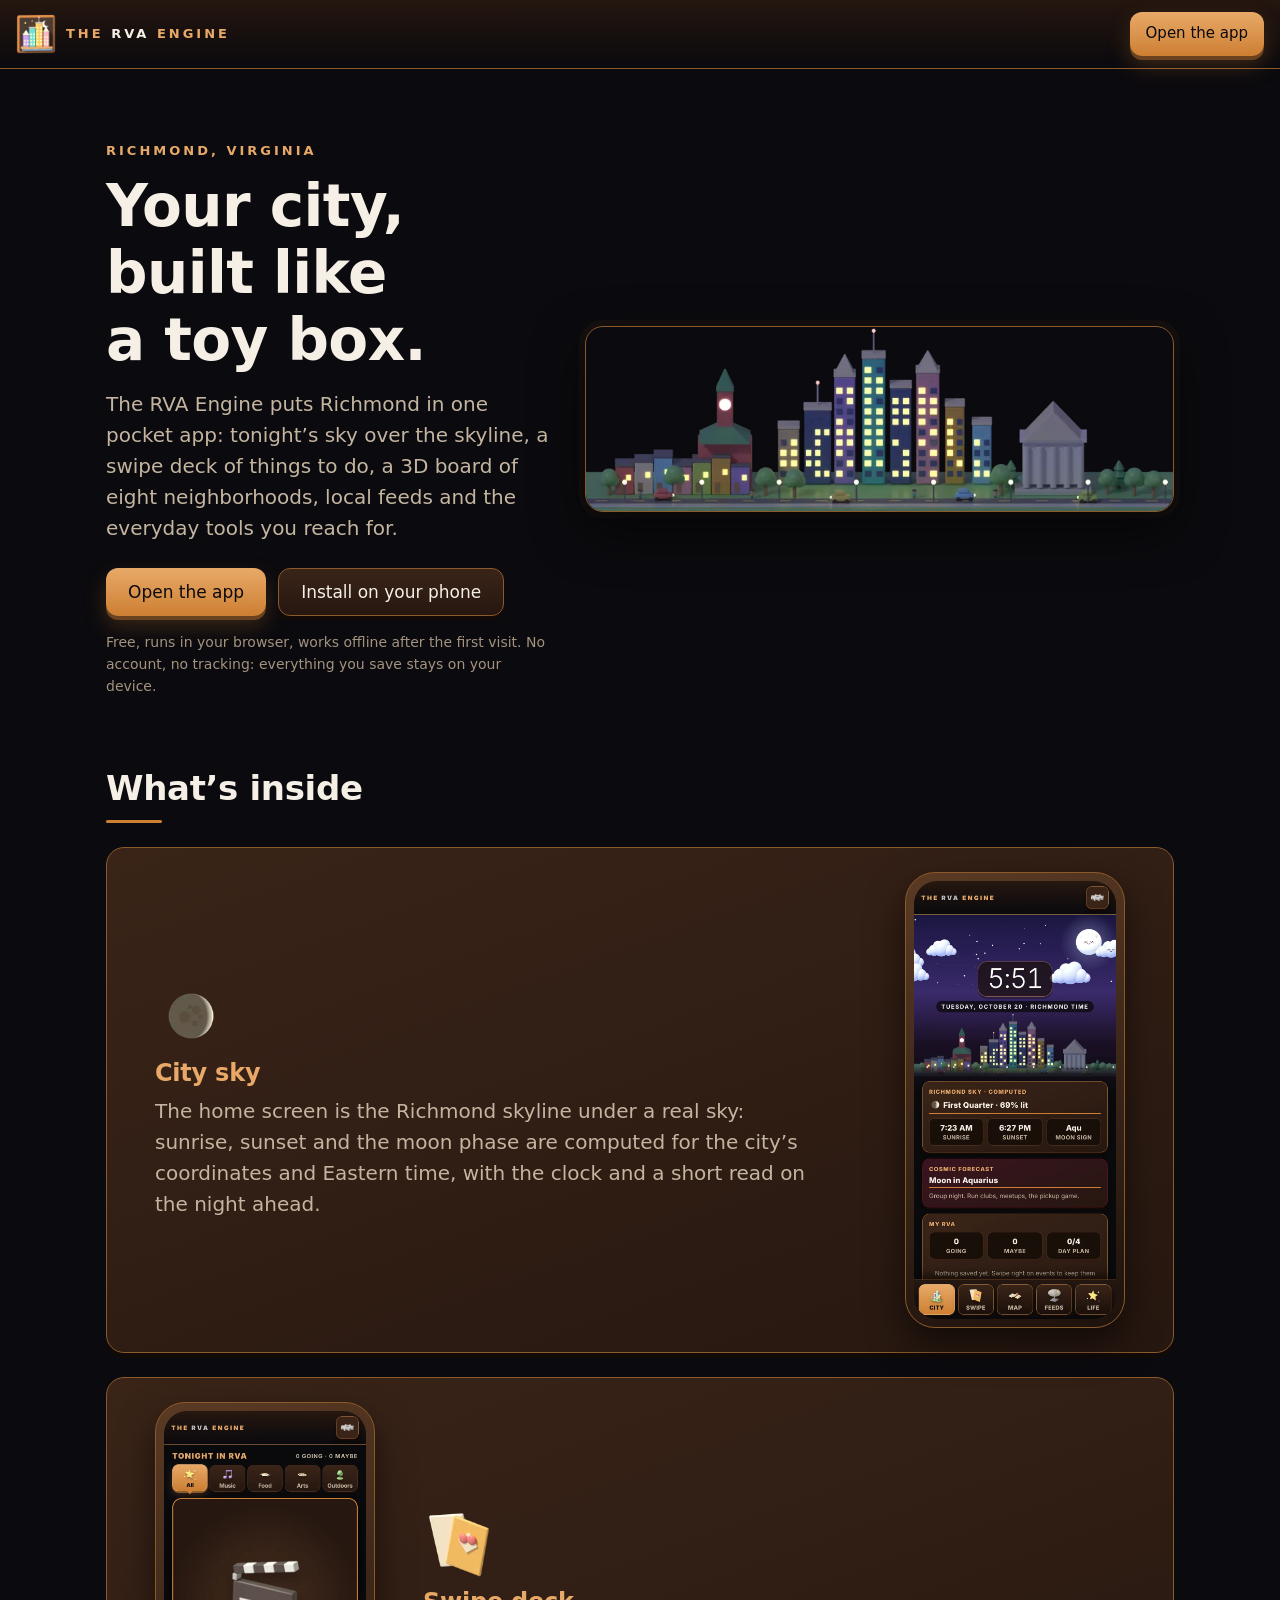
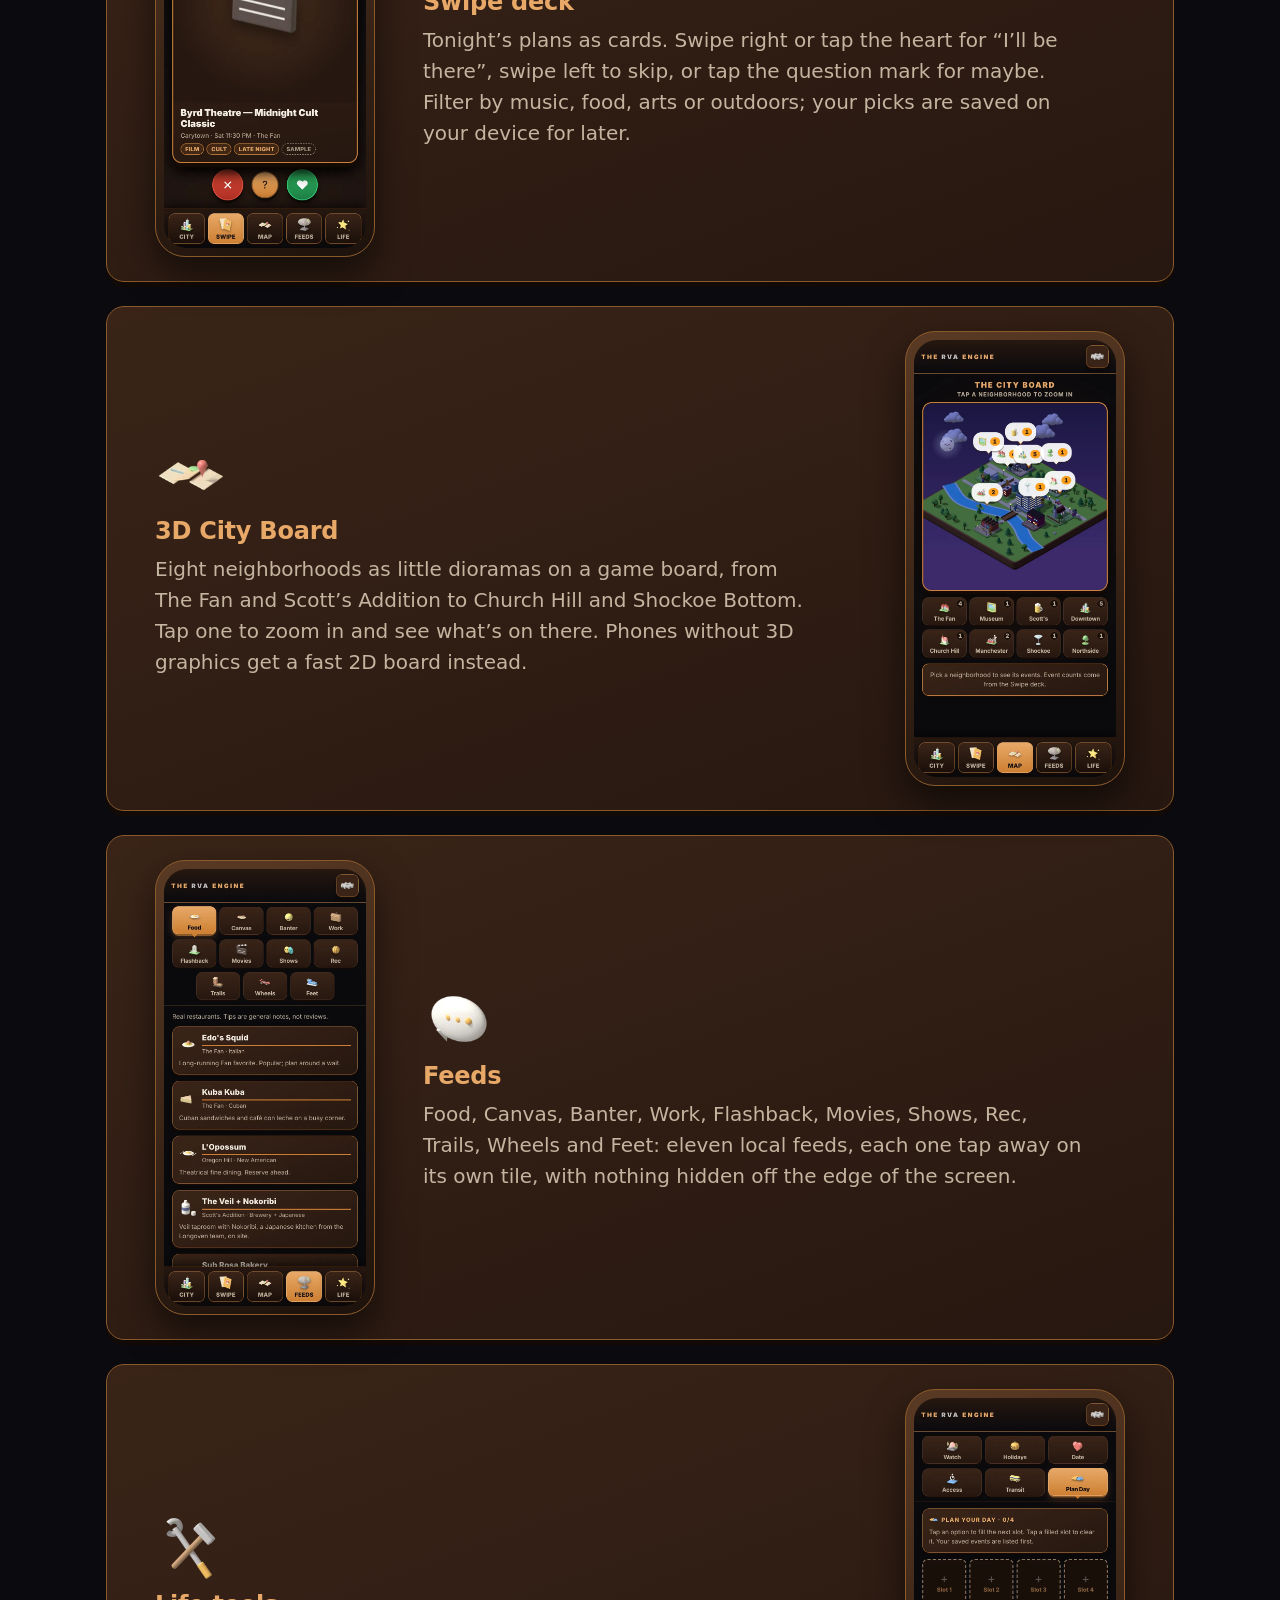
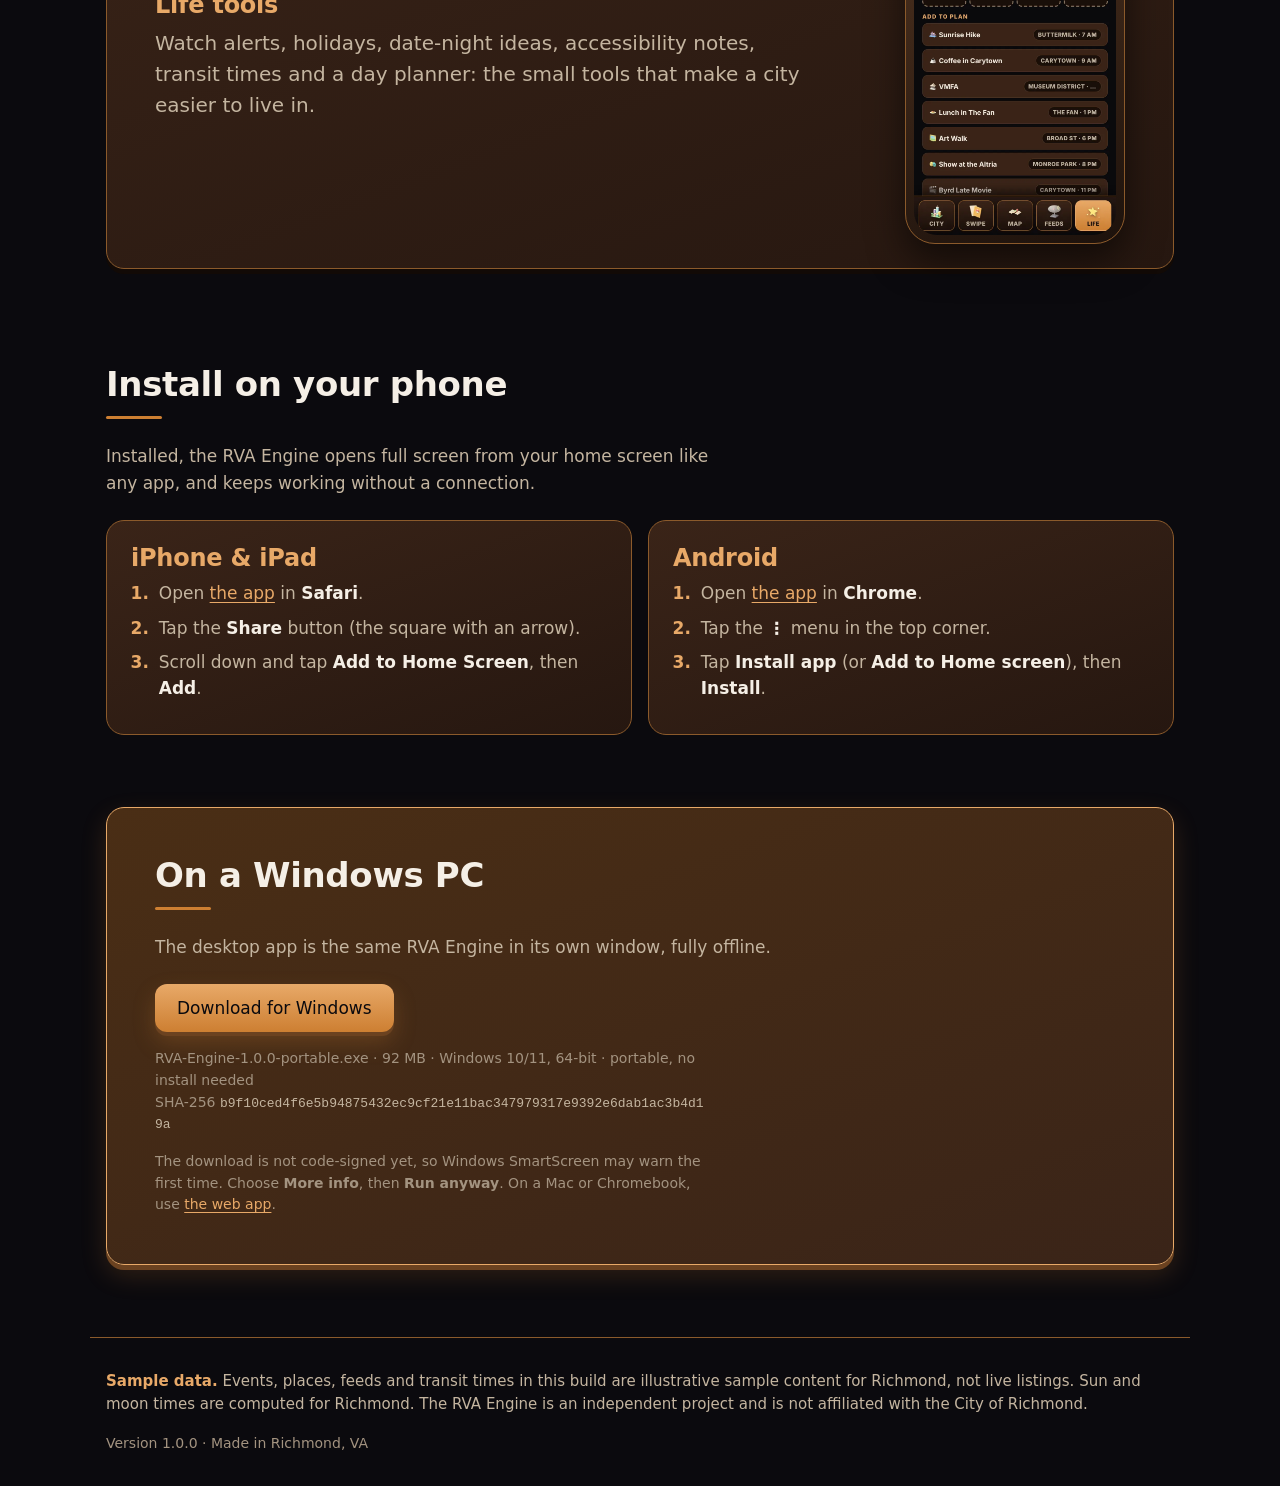
==== index.html @ db6feaa9 "Add files via upload" ====
<!doctype html>
<html lang="en">
<head>
<meta charset="utf-8">
<meta name="viewport" content="width=device-width,initial-scale=1,viewport-fit=cover">
<title>The RVA Engine</title>
<meta name="description" content="Richmond, VA in one pocket app: a live sun-and-moon city sky, a swipe deck of things to do tonight, a 3D board of eight neighborhoods, local feeds and everyday life tools.">
<meta name="theme-color" content="#0B0A0E">
<meta name="color-scheme" content="dark">
<link rel="stylesheet" href="site.css">
<link rel="manifest" href="manifest.webmanifest">
<link rel="icon" href="favicon.ico" sizes="16x16 32x32 48x48">
<link rel="icon" type="image/png" sizes="192x192" href="icons/icon-192.png">
<link rel="apple-touch-icon" href="icons/apple-touch-icon.png">
<meta name="apple-mobile-web-app-capable" content="yes">
<meta name="mobile-web-app-capable" content="yes">
<meta name="apple-mobile-web-app-title" content="RVA Engine">
<meta name="apple-mobile-web-app-status-bar-style" content="black-translucent">
<meta property="og:type" content="website">
<meta property="og:site_name" content="The RVA Engine">
<meta property="og:title" content="The RVA Engine">
<meta property="og:description" content="Richmond, VA in one pocket app: a live sun-and-moon city sky, a swipe deck of things to do tonight, a 3D board of eight neighborhoods, local feeds and everyday life tools.">
<meta property="og:image" content="img/og-card.png">
<meta property="og:image:width" content="1200"><meta property="og:image:height" content="630">
<meta property="og:image:alt" content="A toy-3D Richmond skyline at night with The RVA Engine badge">
<meta name="twitter:card" content="summary_large_image">
<meta name="twitter:title" content="The RVA Engine">
<meta name="twitter:description" content="Richmond, VA in one pocket app: a live sun-and-moon city sky, a swipe deck of things to do tonight, a 3D board of eight neighborhoods, local feeds and everyday life tools.">
<meta name="twitter:image" content="img/og-card.png">
</head>
<body>
<a class="skip" href="#main">Skip to content</a>
<header class="bar">
  <a class="logo" href="./" aria-label="The RVA Engine home"><img src="icons/icon-192.png" width="40" height="40" alt=""><span>The <b>RVA</b> Engine</span></a>
  <a class="btn sm" href="app.html">Open the app</a>
</header>

<main id="main">
  <section class="hero">
    <div class="hero-copy">
      <p class="eyebrow">Richmond, Virginia</p>
      <h1>Your city, built like a toy box.</h1>
      <p class="lede">The RVA Engine puts Richmond in one pocket app: tonight&rsquo;s sky over the skyline, a swipe deck of things to do, a 3D board of eight neighborhoods, local feeds and the everyday tools you reach for.</p>
      <div class="ctas">
        <a class="btn" href="app.html">Open the app</a>
        <a class="btn ghost" href="#install">Install on your phone</a>
      </div>
      <p class="fine">Free, runs in your browser, works offline after the first visit. No account, no tracking: everything you save stays on your device.</p>
    </div>
    <picture class="hero-art">
      <source type="image/webp" srcset="img/skyline-night-800.webp 800w, img/skyline-night-1600.webp 1600w" sizes="(min-width: 960px) 560px, 100vw">
      <img src="img/skyline-night-800.webp" width="800" height="251" alt="A toy-3D Richmond skyline at night beside the James River, rendered in Blender">
    </picture>
  </section>

  <section class="features" aria-labelledby="what">
    <h2 id="what">What&rsquo;s inside</h2>
    <div class="feature">
      <div class="f-copy"><img class="f-ic" src="img/ic-sky.webp" width="56" height="56" alt=""><h3>City sky</h3>
        <p>The home screen is the Richmond skyline under a real sky: sunrise, sunset and the moon phase are computed for the city&rsquo;s coordinates and Eastern time, with the clock and a short read on the night ahead.</p></div>
      <figure class="phone"><img src="img/shot-home.webp" width="390" height="844" loading="lazy" decoding="async" alt="Home screen: the Richmond skyline under the live sun and moon, with the clock and tonight&#x27;s sky"></figure>
    </div>
    <div class="feature">
      <div class="f-copy"><img class="f-ic" src="img/ic-swipe.webp" width="56" height="56" alt=""><h3>Swipe deck</h3>
        <p>Tonight&rsquo;s plans as cards. Swipe right or tap the heart for &ldquo;I&rsquo;ll be there&rdquo;, swipe left to skip, or tap the question mark for maybe. Filter by music, food, arts or outdoors; your picks are saved on your device for later.</p></div>
      <figure class="phone"><img src="img/shot-swipe.webp" width="390" height="844" loading="lazy" decoding="async" alt="Swipe screen: an event card with yes, maybe and no buttons"></figure>
    </div>
    <div class="feature">
      <div class="f-copy"><img class="f-ic" src="img/ic-map.webp" width="56" height="56" alt=""><h3>3D City Board</h3>
        <p>Eight neighborhoods as little dioramas on a game board, from The Fan and Scott&rsquo;s Addition to Church Hill and Shockoe Bottom. Tap one to zoom in and see what&rsquo;s on there. Phones without 3D graphics get a fast 2D board instead.</p></div>
      <figure class="phone"><img src="img/shot-map.webp" width="390" height="844" loading="lazy" decoding="async" alt="Map screen: eight toy-3D neighborhood dioramas on a board"></figure>
    </div>
    <div class="feature">
      <div class="f-copy"><img class="f-ic" src="img/ic-feeds.webp" width="56" height="56" alt=""><h3>Feeds</h3>
        <p>Food, Canvas, Banter, Work, Flashback, Movies, Shows, Rec, Trails, Wheels and Feet: eleven local feeds, each one tap away on its own tile, with nothing hidden off the edge of the screen.</p></div>
      <figure class="phone"><img src="img/shot-feeds.webp" width="390" height="844" loading="lazy" decoding="async" alt="Feeds screen: food, art and local news tiles"></figure>
    </div>
    <div class="feature">
      <div class="f-copy"><img class="f-ic" src="img/ic-life.webp" width="56" height="56" alt=""><h3>Life tools</h3>
        <p>Watch alerts, holidays, date-night ideas, accessibility notes, transit times and a day planner: the small tools that make a city easier to live in.</p></div>
      <figure class="phone"><img src="img/shot-life.webp" width="390" height="844" loading="lazy" decoding="async" alt="Life screen: holidays, transit, accessibility and plan tools"></figure>
    </div>
  </section>

  <section id="install" class="install" aria-labelledby="inst">
    <h2 id="inst">Install on your phone</h2>
    <p class="lede sm">Installed, the RVA Engine opens full screen from your home screen like any app, and keeps working without a connection.</p>
    <p class="native" hidden><button class="btn" type="button" id="installBtn">Install the app</button></p>
    <div class="cards">
      <article class="card" data-os="ios">
        <h3>iPhone &amp; iPad</h3>
        <ol>
          <li>Open <a href="app.html">the app</a> in <b>Safari</b>.</li>
          <li>Tap the <b>Share</b> button (the square with an arrow).</li>
          <li>Scroll down and tap <b>Add to Home Screen</b>, then <b>Add</b>.</li>
        </ol>
      </article>
      <article class="card" data-os="android">
        <h3>Android</h3>
        <ol>
          <li>Open <a href="app.html">the app</a> in <b>Chrome</b>.</li>
          <li>Tap the <b>&#8942;</b> menu in the top corner.</li>
          <li>Tap <b>Install app</b> (or <b>Add to Home screen</b>), then <b>Install</b>.</li>
        </ol>
      </article>
    </div>
  </section>

  <section id="windows" class="windows" aria-labelledby="win">
    <div>
      <h2 id="win">On a Windows PC</h2>
      <p class="lede sm">The desktop app is the same RVA Engine in its own window, fully offline.</p>
      <a class="btn" href="downloads/RVA-Engine-1.0.0-portable.exe" download>Download for Windows</a><p class="fine">RVA-Engine-1.0.0-portable.exe &middot; 92 MB &middot; Windows 10/11, 64-bit &middot; portable, no install needed<br>SHA-256 <code>b9f10ced4f6e5b94875432ec9cf21e11bac347979317e9392e6dab1ac3b4d19a</code></p>
      <p class="fine">The download is not code-signed yet, so Windows SmartScreen may warn the first time. Choose <b>More info</b>, then <b>Run anyway</b>. On a Mac or Chromebook, use <a href="app.html">the web app</a>.</p>
    </div>
  </section>
</main>

<footer class="foot">
  <p><b>Sample data.</b> Events, places, feeds and transit times in this build are illustrative sample content for Richmond, not live listings. Sun and moon times are computed for Richmond. The RVA Engine is an independent project and is not affiliated with the City of Richmond.</p>
  <p class="fine">Version 1.0.0 &middot; Made in Richmond, VA</p>
</footer>
<script>window.RVA_CHIP=function(msg,label,fn){var o=document.querySelector('.rva-chip');if(o)o.remove();var c=document.createElement('div');c.className='rva-chip';c.setAttribute('role','status');var t=document.createElement('span');t.textContent=msg;var b=document.createElement('button');b.type='button';b.textContent=label;b.onclick=fn;var x=document.createElement('button');x.type='button';x.className='x';x.setAttribute('aria-label','Dismiss');x.textContent='✕';x.onclick=function(){c.remove();};c.appendChild(t);c.appendChild(b);c.appendChild(x);document.body.appendChild(c);};(function(){if(!('serviceWorker' in navigator)||!/^https?:$/.test(location.protocol))return;var asked=false;
addEventListener('load',function(){navigator.serviceWorker.register('sw.js').then(function(reg){
function offer(w){if(!w||!navigator.serviceWorker.controller)return;window.RVA_CHIP&&RVA_CHIP('A new version is ready','Update',function(){asked=true;w.postMessage('skipWaiting');});}
offer(reg.waiting);reg.addEventListener('updatefound',function(){var w=reg.installing;w&&w.addEventListener('statechange',function(){if(w.state==='installed')offer(w);});});
}).catch(function(){});});
navigator.serviceWorker.addEventListener('controllerchange',function(){if(asked){asked=false;location.reload();}});})();</script>
<script>
(function(){
  var ua=navigator.userAgent,os=/iPhone|iPad|iPod/.test(ua)||(/Macintosh/.test(ua)&&navigator.maxTouchPoints>1)?'ios':/Android/.test(ua)?'android':'';
  if(os){var c=document.querySelector('.card[data-os='+os+']');if(c){c.classList.add('mine');c.parentNode.insertBefore(c,c.parentNode.firstChild);}}
  var deferred=null,wrap=document.querySelector('.install .native');
  addEventListener('beforeinstallprompt',function(e){e.preventDefault();deferred=e;wrap.hidden=false;});
  document.getElementById('installBtn').addEventListener('click',function(){if(!deferred)return;deferred.prompt();deferred.userChoice.then(function(){deferred=null;wrap.hidden=true;});});
  addEventListener('appinstalled',function(){wrap.hidden=true;});
})();
</script>
</body>
</html>
---- site.css ----
/* The RVA Engine — landing page. Same warm chocolate/bronze identity as the app. */
:root{
  color-scheme:dark;
  --black:#0B0A0E;--choc:#1A0F0A;--choc-2:#261710;--choc-3:#3A2418;--choc-4:#4A3020;
  --bronze:#CD7F32;--bronze-lt:#E8A968;--bronze-dk:#8B5A2B;
  --text:#F5EFE6;--dim:#C4B5A0;--dim-2:#A39380;
  --r:18px;--r-m:12px;--tap:48px;
  --sp-1:4px;--sp-2:8px;--sp-3:12px;--sp-4:16px;--sp-5:24px;--sp-6:32px;--sp-7:48px;--sp-8:72px;
  --fs-s:15px;--fs-m:17px;--fs-l:20px;--fs-xl:clamp(26px,5vw,34px);--fs-hero:clamp(34px,7.4vw,58px);
  --wrap:1100px;--gutter:max(16px,env(safe-area-inset-left,0px));
}
*{box-sizing:border-box;margin:0;padding:0}
html{background:var(--black);-webkit-text-size-adjust:100%;text-size-adjust:100%;scroll-behavior:smooth}
@media (prefers-reduced-motion:reduce){html{scroll-behavior:auto}*{transition:none!important;animation:none!important}}
body{background:radial-gradient(1200px 600px at 70% -10%,rgba(205,127,50,.16),transparent 60%),var(--black);color:var(--text);
  font:400 var(--fs-m)/1.55 -apple-system,BlinkMacSystemFont,"Segoe UI",system-ui,sans-serif;-webkit-font-smoothing:antialiased;min-height:100vh;overflow-x:hidden}
img{display:block;max-width:100%;height:auto}
a{color:var(--bronze-lt);text-underline-offset:3px}
a:hover{color:var(--text)}
:focus-visible{outline:2px solid var(--bronze-lt);outline-offset:3px;border-radius:6px}
b{font-weight:800}
code{font:13px/1.4 ui-monospace,SFMono-Regular,Consolas,monospace;word-break:break-all;color:var(--dim)}
.skip{position:absolute;left:-999px;top:8px;z-index:10;padding:10px 14px;background:var(--bronze-lt);color:var(--black);border-radius:10px;font-weight:800}
.skip:focus{left:16px}

.bar{position:sticky;top:0;z-index:5;display:flex;align-items:center;justify-content:space-between;gap:var(--sp-3);
  padding:max(10px,env(safe-area-inset-top,0px)) var(--gutter) 10px;background:linear-gradient(180deg,rgba(38,23,16,.96),rgba(11,10,14,.92));
  border-bottom:1px solid var(--bronze-dk);backdrop-filter:blur(8px);-webkit-backdrop-filter:blur(8px)}
.logo{display:flex;align-items:center;gap:10px;text-decoration:none;color:var(--bronze-lt);font-weight:900;font-size:13px;letter-spacing:3px;text-transform:uppercase;min-height:var(--tap)}
.logo img{width:40px;height:40px}
.logo b{color:var(--text)}

.btn{display:inline-flex;align-items:center;justify-content:center;min-height:var(--tap);padding:0 22px;border:0;border-radius:var(--r-m);cursor:pointer;
  background:linear-gradient(180deg,var(--bronze-lt),var(--bronze));color:var(--black);font:800 var(--fs-m)/1 inherit;text-decoration:none;
  box-shadow:0 4px 0 #6b4220,0 10px 22px rgba(205,127,50,.25);transition:transform .08s,box-shadow .08s}
.btn:hover{color:var(--black);filter:brightness(1.06)}
.btn:active{transform:translateY(3px);box-shadow:0 1px 0 #6b4220,0 4px 10px rgba(205,127,50,.2)}
.btn.ghost{background:linear-gradient(180deg,var(--choc-3),var(--choc-2));color:var(--text);border:1.5px solid var(--bronze-dk);box-shadow:0 4px 0 #120a06}
.btn.ghost:hover{color:var(--text);border-color:var(--bronze)}
.btn.sm{min-height:44px;padding:0 16px;font-size:var(--fs-s)}

main{max-width:var(--wrap);margin:0 auto;padding:0 var(--gutter)}
section{padding:var(--sp-8) 0 0}
h1,h2,h3{line-height:1.15;letter-spacing:-.01em;text-wrap:balance}
h1{font-size:var(--fs-hero);font-weight:900}
h2{font-size:var(--fs-xl);font-weight:900;margin-bottom:var(--sp-5)}
h2::after{content:"";display:block;width:56px;height:3px;margin-top:var(--sp-3);border-radius:3px;background:var(--bronze)}
h3{font-size:var(--fs-l);font-weight:800;color:var(--bronze-lt);margin-bottom:var(--sp-2)}
.eyebrow{color:var(--bronze-lt);font-weight:800;font-size:13px;letter-spacing:3px;text-transform:uppercase;margin-bottom:var(--sp-3)}
.lede{color:var(--dim);font-size:clamp(17px,2.3vw,20px);margin-top:var(--sp-4);max-width:58ch}
.lede.sm{font-size:var(--fs-m);margin:0 0 var(--sp-5)}
.fine{color:var(--dim-2);font-size:14px;margin-top:var(--sp-4);max-width:62ch}

.hero{display:grid;gap:var(--sp-6);align-items:center;padding-top:var(--sp-7)}
.ctas{display:flex;flex-wrap:wrap;gap:var(--sp-3);margin-top:var(--sp-5)}
.hero-art img{width:100%;border-radius:var(--r);border:1.5px solid var(--bronze-dk);box-shadow:0 18px 50px rgba(0,0,0,.6),0 0 0 6px rgba(205,127,50,.06)}
@media (min-width:960px){.hero{grid-template-columns:.95fr 1.25fr;padding-top:var(--sp-8)}}

.feature{display:grid;gap:var(--sp-5);align-items:center;padding:var(--sp-5);margin-bottom:var(--sp-5);border-radius:var(--r);
  background:linear-gradient(160deg,var(--choc-3),var(--choc-2));border:1.5px solid var(--bronze-dk);box-shadow:0 5px 0 #120a06}
.f-ic{width:56px;height:56px;margin-bottom:var(--sp-2)}
.f-copy p{color:var(--dim);max-width:52ch}
.phone{justify-self:center;width:min(260px,72vw);padding:8px;border-radius:30px;background:linear-gradient(160deg,#5a3a24,#1d120c);
  border:1.5px solid var(--bronze-dk);box-shadow:0 16px 36px rgba(0,0,0,.55)}
.phone img{border-radius:23px;aspect-ratio:390/844;object-fit:cover;width:100%}
@media (min-width:760px){
  .feature{grid-template-columns:1fr 220px;gap:var(--sp-7);padding:var(--sp-5) var(--sp-7)}
  .feature:nth-of-type(even){grid-template-columns:220px 1fr}
  .feature .phone{width:220px}
  .f-copy p{font-size:var(--fs-l)}
  .f-ic{width:72px;height:72px}
  h3{font-size:24px}
  .feature:nth-of-type(even) .phone{order:-1}
}

.install .cards{display:grid;gap:var(--sp-4)}
@media (min-width:760px){.install .cards{grid-template-columns:1fr 1fr}}
.card{padding:var(--sp-5);border-radius:var(--r);background:linear-gradient(160deg,var(--choc-3),var(--choc-2));border:1.5px solid var(--bronze-dk)}
.card.mine{border-color:var(--bronze-lt);box-shadow:0 0 0 3px rgba(232,169,104,.18)}
.card ol{padding-left:1.4em;color:var(--dim)}
.card li{margin:var(--sp-2) 0;padding-left:var(--sp-1)}
.card li::marker{color:var(--bronze-lt);font-weight:900}
.card b{color:var(--text)}
.native{margin-bottom:var(--sp-5)}

.windows>div{padding:var(--sp-6) var(--sp-5);border-radius:var(--r);border:1.5px solid var(--bronze-lt);
  background:linear-gradient(160deg,#4A2E15,var(--choc-3));box-shadow:0 5px 0 #6b4220,0 10px 26px rgba(205,127,50,.2)}
@media (min-width:760px){.windows>div{padding:var(--sp-7)}}

.foot{max-width:var(--wrap);margin:var(--sp-8) auto 0;padding:var(--sp-6) var(--gutter) calc(var(--sp-6) + env(safe-area-inset-bottom,0px));
  border-top:1px solid var(--bronze-dk);color:var(--dim);font-size:var(--fs-s)}
.foot b{color:var(--bronze-lt)}

.nf{min-height:70vh;display:flex;flex-direction:column;align-items:center;justify-content:center;text-align:center;gap:var(--sp-4)}
.nf img{width:120px}

.rva-chip{position:fixed;left:50%;transform:translateX(-50%);width:max-content;bottom:calc(16px + env(safe-area-inset-bottom,0px));z-index:20;display:flex;align-items:center;gap:10px;max-width:calc(100vw - 32px);padding:8px 8px 8px 14px;border-radius:14px;background:linear-gradient(180deg,#3A2418,#261710);border:1.5px solid #CD7F32;color:#F5EFE6;font:700 14px/1.3 inherit;box-shadow:0 8px 24px rgba(0,0,0,.6)}
.rva-chip button{min-height:44px;padding:0 14px;border:0;border-radius:10px;background:linear-gradient(180deg,#E8A968,#CD7F32);color:#0B0A0E;font:800 14px/1 inherit;cursor:pointer}
.rva-chip button.x{background:none;color:#C4B5A0;padding:0 10px;font-size:18px}
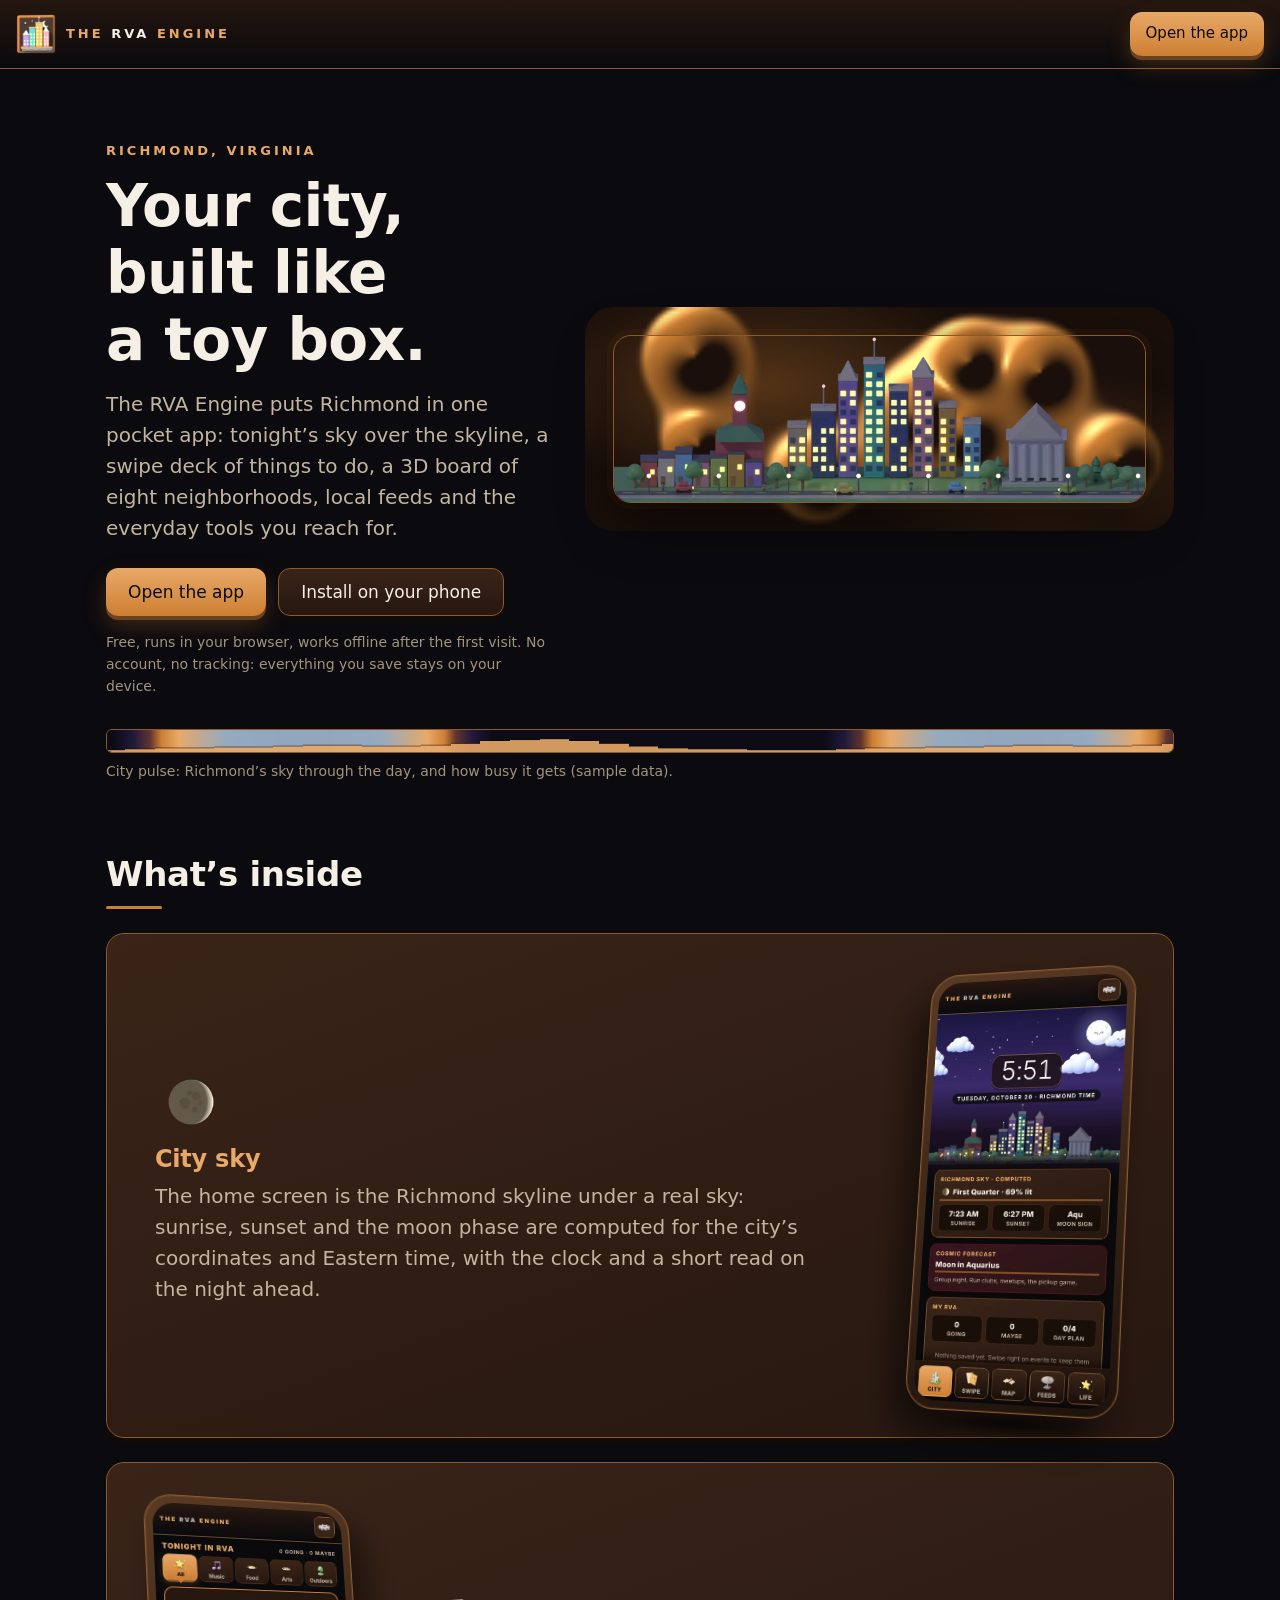
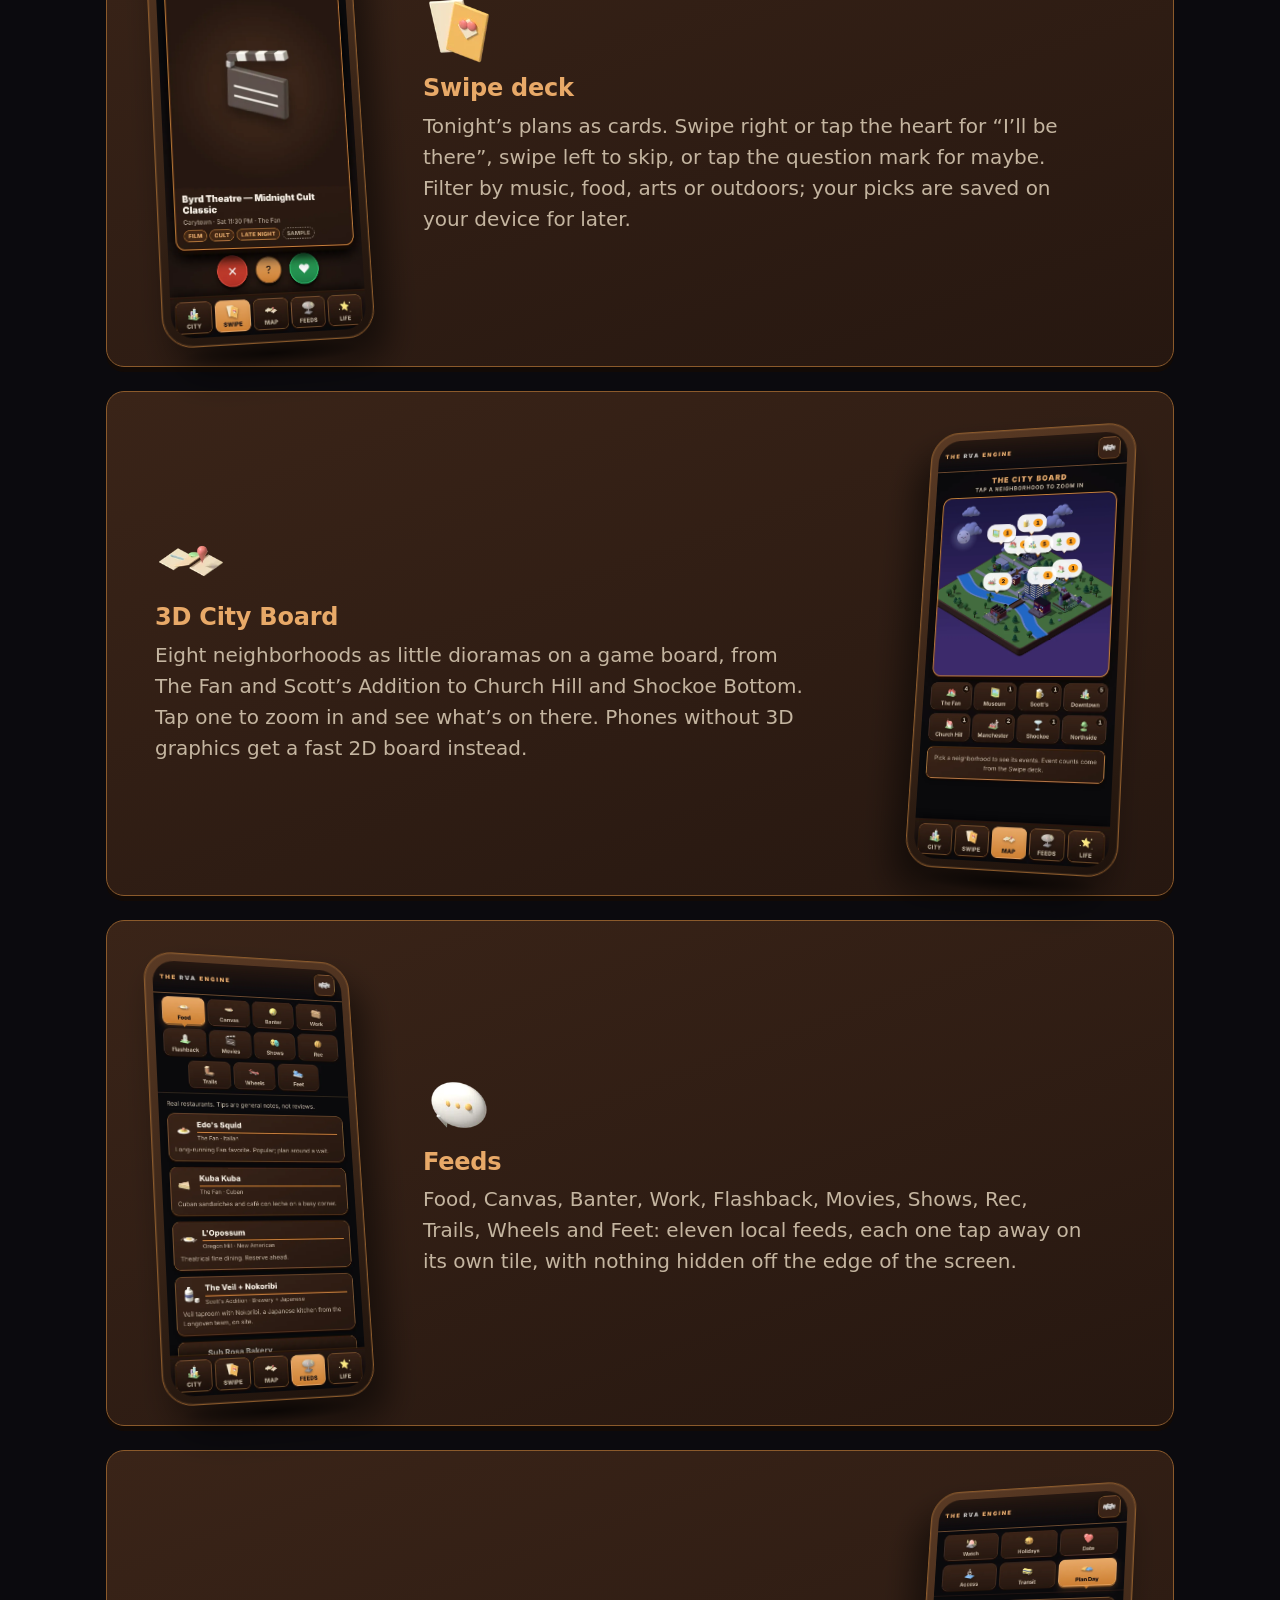
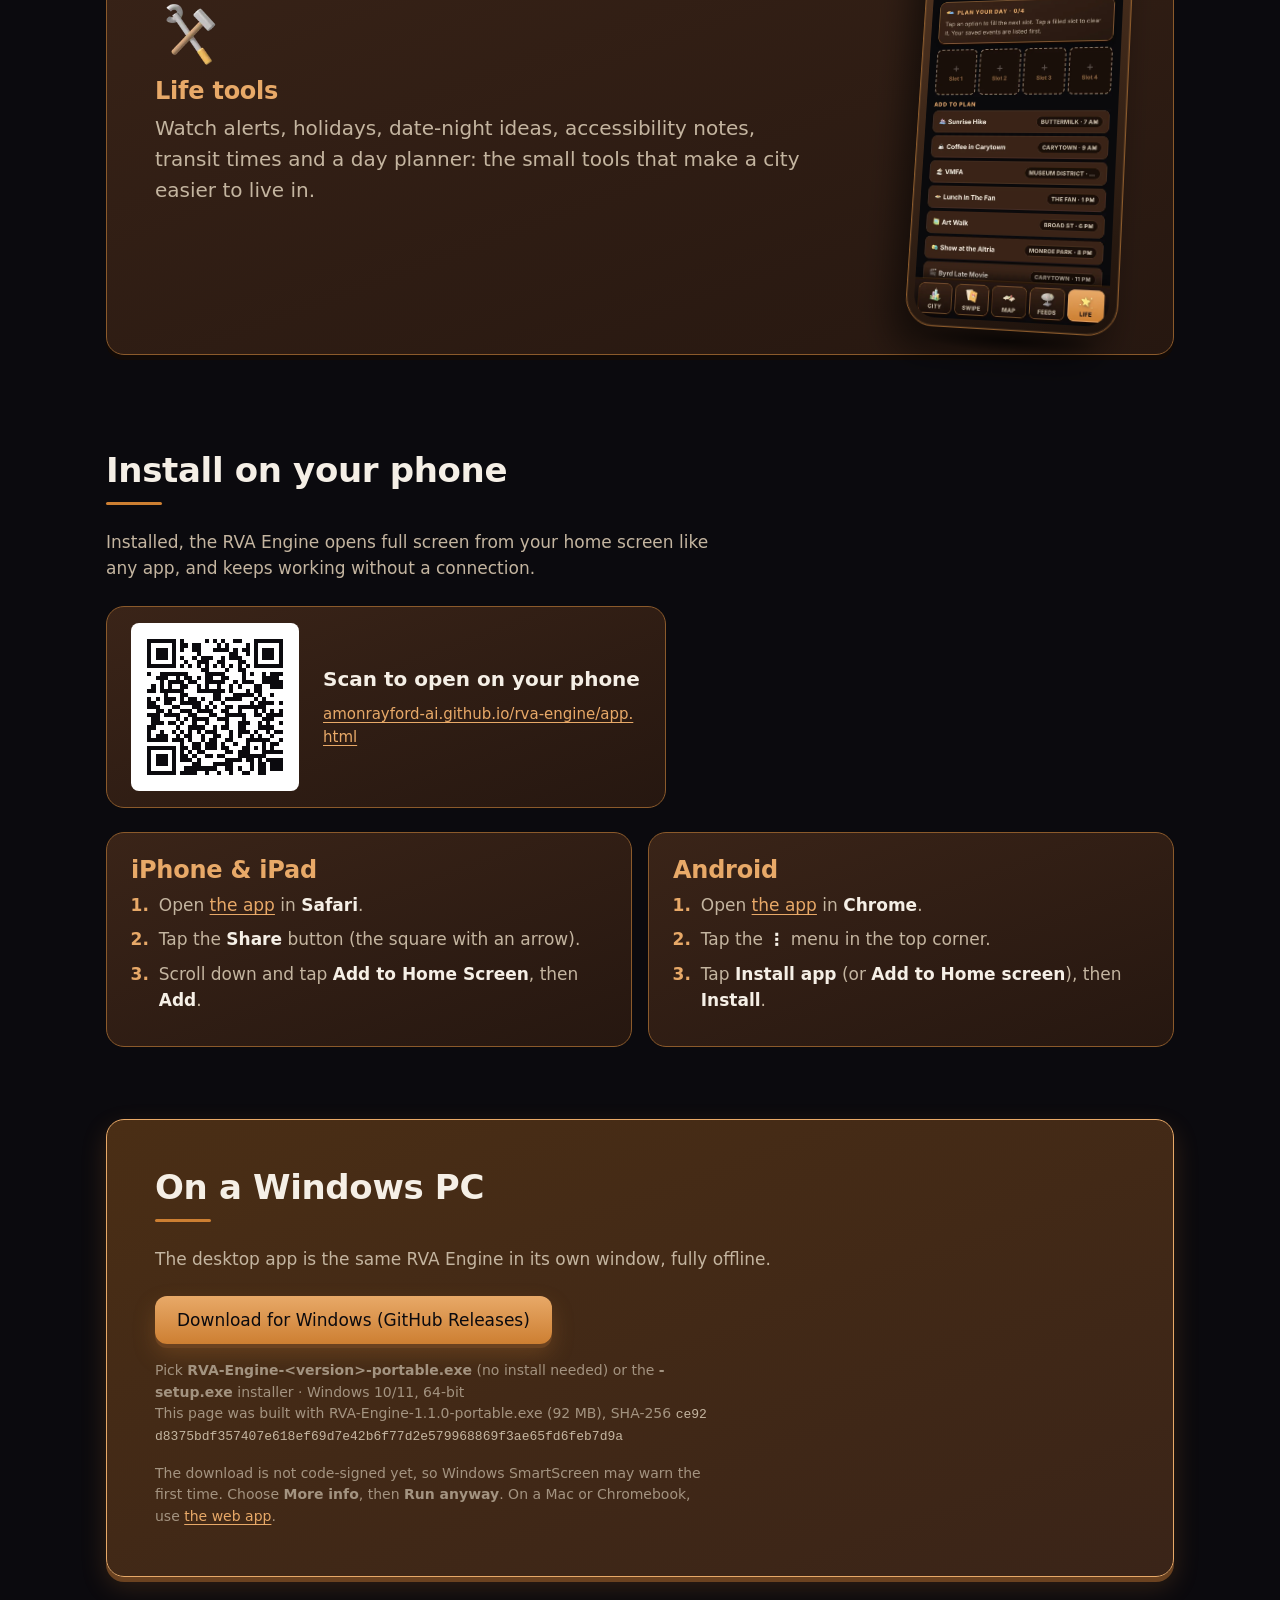
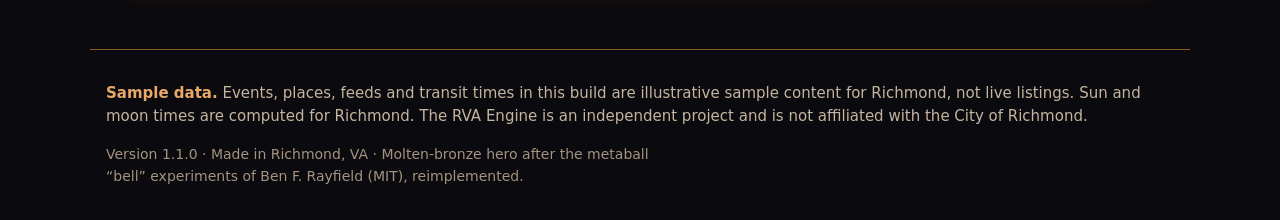
==== commit 0ef5e036: "Add files via upload" ====
--- a/index.html
+++ b/index.html
@@ -47,11 +47,19 @@
       </div>
       <p class="fine">Free, runs in your browser, works offline after the first visit. No account, no tracking: everything you save stays on your device.</p>
     </div>
-    <picture class="hero-art">
-      <source type="image/webp" srcset="img/skyline-night-800.webp 800w, img/skyline-night-1600.webp 1600w" sizes="(min-width: 960px) 560px, 100vw">
-      <img src="img/skyline-night-800.webp" width="800" height="251" alt="A toy-3D Richmond skyline at night beside the James River, rendered in Blender">
-    </picture>
-  </section>
+    <div class="hero-art">
+      <canvas class="molten" width="160" height="90" aria-hidden="true"></canvas>
+      <picture>
+        <source type="image/webp" srcset="img/skyline-night-800.webp 800w, img/skyline-night-1600.webp 1600w" sizes="(min-width: 960px) 560px, 100vw">
+        <img src="img/skyline-night-800.webp" width="800" height="251" alt="A toy-3D Richmond skyline at night beside the James River, rendered in Blender">
+      </picture>
+    </div>
+  </section>
+
+  <figure class="pulse">
+    <canvas id="pulse" height="24" role="img" aria-label="City pulse: Richmond's sky color through the day, with bronze bars for how busy each hour gets (sample data)"></canvas>
+    <figcaption>City pulse: Richmond&rsquo;s sky through the day, and how busy it gets (sample data).</figcaption>
+  </figure>
 
   <section class="features" aria-labelledby="what">
     <h2 id="what">What&rsquo;s inside</h2>
@@ -86,6 +94,7 @@
     <h2 id="inst">Install on your phone</h2>
     <p class="lede sm">Installed, the RVA Engine opens full screen from your home screen like any app, and keeps working without a connection.</p>
     <p class="native" hidden><button class="btn" type="button" id="installBtn">Install the app</button></p>
+    <figure class="qr"><svg class="qr-code" viewBox="0 0 41 41" width="168" height="168" role="img" aria-labelledby="qrT" shape-rendering="crispEdges"><title id="qrT">QR code for the app</title><rect width="41" height="41" fill="#fff"/><path fill="#0B0A0E" d="M4 4h7v1h-7zM12 4h1v1h-1zM18 4h1v1h-1zM20 4h1v1h-1zM22 4h1v1h-1zM25 4h2v1h-2zM30 4h7v1h-7zM4 5h1v1h-1zM10 5h1v1h-1zM12 5h2v1h-2zM15 5h2v1h-2zM21 5h1v1h-1zM23 5h1v1h-1zM28 5h1v1h-1zM30 5h1v1h-1zM36 5h1v1h-1zM4 6h1v1h-1zM6 6h3v1h-3zM10 6h1v1h-1zM12 6h1v1h-1zM15 6h2v1h-2zM20 6h4v1h-4zM25 6h1v1h-1zM27 6h2v1h-2zM30 6h1v1h-1zM32 6h3v1h-3zM36 6h1v1h-1zM4 7h1v1h-1zM6 7h3v1h-3zM10 7h1v1h-1zM16 7h1v1h-1zM24 7h2v1h-2zM28 7h1v1h-1zM30 7h1v1h-1zM32 7h3v1h-3zM36 7h1v1h-1zM4 8h1v1h-1zM6 8h3v1h-3zM10 8h1v1h-1zM12 8h1v1h-1zM15 8h1v1h-1zM17 8h3v1h-3zM22 8h1v1h-1zM24 8h3v1h-3zM30 8h1v1h-1zM32 8h3v1h-3zM36 8h1v1h-1zM4 9h1v1h-1zM10 9h1v1h-1zM13 9h1v1h-1zM16 9h3v1h-3zM21 9h2v1h-2zM26 9h2v1h-2zM30 9h1v1h-1zM36 9h1v1h-1zM4 10h7v1h-7zM12 10h1v1h-1zM14 10h1v1h-1zM16 10h1v1h-1zM18 10h1v1h-1zM20 10h1v1h-1zM22 10h1v1h-1zM24 10h1v1h-1zM26 10h1v1h-1zM28 10h1v1h-1zM30 10h7v1h-7zM17 11h2v1h-2zM23 11h1v1h-1zM26 11h2v1h-2zM4 12h1v1h-1zM7 12h7v1h-7zM18 12h5v1h-5zM27 12h1v1h-1zM29 12h1v1h-1zM32 12h1v1h-1zM34 12h3v1h-3zM6 13h3v1h-3zM11 13h1v1h-1zM13 13h2v1h-2zM16 13h1v1h-1zM18 13h2v1h-2zM22 13h2v1h-2zM27 13h1v1h-1zM32 13h4v1h-4zM7 14h1v1h-1zM9 14h4v1h-4zM14 14h2v1h-2zM18 14h5v1h-5zM25 14h1v1h-1zM27 14h3v1h-3zM32 14h5v1h-5zM5 15h1v1h-1zM7 15h1v1h-1zM9 15h1v1h-1zM12 15h2v1h-2zM16 15h1v1h-1zM18 15h1v1h-1zM21 15h1v1h-1zM24 15h1v1h-1zM26 15h1v1h-1zM30 15h2v1h-2zM34 15h3v1h-3zM4 16h2v1h-2zM7 16h6v1h-6zM16 16h7v1h-7zM24 16h1v1h-1zM28 16h1v1h-1zM30 16h2v1h-2zM8 17h1v1h-1zM12 17h2v1h-2zM20 17h2v1h-2zM25 17h5v1h-5zM31 17h1v1h-1zM34 17h1v1h-1zM4 18h1v1h-1zM6 18h1v1h-1zM8 18h3v1h-3zM12 18h1v1h-1zM14 18h2v1h-2zM17 18h1v1h-1zM20 18h2v1h-2zM23 18h4v1h-4zM30 18h1v1h-1zM32 18h1v1h-1zM4 19h2v1h-2zM8 19h2v1h-2zM12 19h5v1h-5zM19 19h1v1h-1zM22 19h1v1h-1zM29 19h1v1h-1zM31 19h4v1h-4zM36 19h1v1h-1zM4 20h3v1h-3zM10 20h2v1h-2zM15 20h2v1h-2zM18 20h1v1h-1zM20 20h1v1h-1zM23 20h2v1h-2zM26 20h7v1h-7zM6 21h2v1h-2zM9 21h1v1h-1zM12 21h3v1h-3zM16 21h4v1h-4zM22 21h2v1h-2zM26 21h1v1h-1zM30 21h1v1h-1zM32 21h1v1h-1zM34 21h1v1h-1zM36 21h1v1h-1zM4 22h3v1h-3zM8 22h4v1h-4zM14 22h2v1h-2zM19 22h2v1h-2zM23 22h5v1h-5zM30 22h2v1h-2zM33 22h4v1h-4zM5 23h2v1h-2zM11 23h1v1h-1zM13 23h1v1h-1zM15 23h4v1h-4zM21 23h3v1h-3zM27 23h1v1h-1zM32 23h3v1h-3zM5 24h3v1h-3zM9 24h2v1h-2zM12 24h1v1h-1zM15 24h1v1h-1zM18 24h1v1h-1zM23 24h1v1h-1zM26 24h3v1h-3zM31 24h1v1h-1zM33 24h1v1h-1zM36 24h1v1h-1zM4 25h2v1h-2zM11 25h1v1h-1zM14 25h4v1h-4zM20 25h1v1h-1zM22 25h2v1h-2zM26 25h2v1h-2zM31 25h4v1h-4zM4 26h1v1h-1zM7 26h1v1h-1zM10 26h1v1h-1zM12 26h1v1h-1zM14 26h1v1h-1zM16 26h1v1h-1zM18 26h3v1h-3zM24 26h1v1h-1zM26 26h3v1h-3zM30 26h1v1h-1zM33 26h1v1h-1zM35 26h2v1h-2zM4 27h1v1h-1zM6 27h3v1h-3zM11 27h1v1h-1zM13 27h2v1h-2zM17 27h1v1h-1zM20 27h2v1h-2zM24 27h1v1h-1zM26 27h1v1h-1zM29 27h1v1h-1zM31 27h1v1h-1zM34 27h1v1h-1zM4 28h5v1h-5zM10 28h3v1h-3zM14 28h1v1h-1zM17 28h1v1h-1zM19 28h2v1h-2zM23 28h2v1h-2zM28 28h6v1h-6zM36 28h1v1h-1zM12 29h1v1h-1zM15 29h2v1h-2zM18 29h3v1h-3zM22 29h1v1h-1zM25 29h1v1h-1zM28 29h1v1h-1zM32 29h1v1h-1zM34 29h2v1h-2zM4 30h7v1h-7zM12 30h2v1h-2zM15 30h2v1h-2zM18 30h3v1h-3zM22 30h2v1h-2zM27 30h2v1h-2zM30 30h1v1h-1zM32 30h1v1h-1zM34 30h1v1h-1zM4 31h1v1h-1zM10 31h1v1h-1zM12 31h1v1h-1zM14 31h1v1h-1zM16 31h2v1h-2zM23 31h2v1h-2zM26 31h3v1h-3zM32 31h5v1h-5zM4 32h1v1h-1zM6 32h3v1h-3zM10 32h1v1h-1zM12 32h2v1h-2zM15 32h1v1h-1zM18 32h2v1h-2zM21 32h2v1h-2zM26 32h7v1h-7zM4 33h1v1h-1zM6 33h3v1h-3zM10 33h1v1h-1zM12 33h3v1h-3zM16 33h1v1h-1zM23 33h4v1h-4zM28 33h2v1h-2zM31 33h1v1h-1zM33 33h4v1h-4zM4 34h1v1h-1zM6 34h3v1h-3zM10 34h1v1h-1zM15 34h2v1h-2zM20 34h5v1h-5zM29 34h1v1h-1zM31 34h2v1h-2zM34 34h3v1h-3zM4 35h1v1h-1zM10 35h1v1h-1zM13 35h8v1h-8zM23 35h2v1h-2zM26 35h1v1h-1zM29 35h1v1h-1zM31 35h2v1h-2zM34 35h3v1h-3zM4 36h7v1h-7zM12 36h4v1h-4zM18 36h1v1h-1zM21 36h1v1h-1zM24 36h1v1h-1zM27 36h2v1h-2zM31 36h2v1h-2z"/></svg><figcaption><b>Scan to open on your phone</b><a href="https://amonrayford-ai.github.io/rva-engine/app.html">amonrayford-ai.github.io/rva-engine/app.html</a></figcaption></figure>
     <div class="cards">
       <article class="card" data-os="ios">
         <h3>iPhone &amp; iPad</h3>
@@ -110,7 +119,7 @@
     <div>
       <h2 id="win">On a Windows PC</h2>
       <p class="lede sm">The desktop app is the same RVA Engine in its own window, fully offline.</p>
-      <a class="btn" href="downloads/RVA-Engine-1.0.0-portable.exe" download>Download for Windows</a><p class="fine">RVA-Engine-1.0.0-portable.exe &middot; 92 MB &middot; Windows 10/11, 64-bit &middot; portable, no install needed<br>SHA-256 <code>b9f10ced4f6e5b94875432ec9cf21e11bac347979317e9392e6dab1ac3b4d19a</code></p>
+      <a class="btn" href="https://github.com/amonrayford-ai/rva-engine/releases/latest" rel="noopener">Download for Windows (GitHub Releases)</a><p class="fine">Pick <b>RVA-Engine-&lt;version&gt;-portable.exe</b> (no install needed) or the <b>-setup.exe</b> installer &middot; Windows 10/11, 64-bit<br>This page was built with RVA-Engine-1.1.0-portable.exe (92 MB), SHA-256 <code>ce92d8375bdf357407e618ef69d7e42b6f77d2e579968869f3ae65fd6feb7d9a</code></p>
       <p class="fine">The download is not code-signed yet, so Windows SmartScreen may warn the first time. Choose <b>More info</b>, then <b>Run anyway</b>. On a Mac or Chromebook, use <a href="app.html">the web app</a>.</p>
     </div>
   </section>
@@ -118,7 +127,7 @@
 
 <footer class="foot">
   <p><b>Sample data.</b> Events, places, feeds and transit times in this build are illustrative sample content for Richmond, not live listings. Sun and moon times are computed for Richmond. The RVA Engine is an independent project and is not affiliated with the City of Richmond.</p>
-  <p class="fine">Version 1.0.0 &middot; Made in Richmond, VA</p>
+  <p class="fine">Version 1.1.0 &middot; Made in Richmond, VA &middot; Molten-bronze hero after the metaball &ldquo;bell&rdquo; experiments of Ben F. Rayfield (MIT), reimplemented.</p>
 </footer>
 <script>window.RVA_CHIP=function(msg,label,fn){var o=document.querySelector('.rva-chip');if(o)o.remove();var c=document.createElement('div');c.className='rva-chip';c.setAttribute('role','status');var t=document.createElement('span');t.textContent=msg;var b=document.createElement('button');b.type='button';b.textContent=label;b.onclick=fn;var x=document.createElement('button');x.type='button';x.className='x';x.setAttribute('aria-label','Dismiss');x.textContent='✕';x.onclick=function(){c.remove();};c.appendChild(t);c.appendChild(b);c.appendChild(x);document.body.appendChild(c);};(function(){if(!('serviceWorker' in navigator)||!/^https?:$/.test(location.protocol))return;var asked=false;
 addEventListener('load',function(){navigator.serviceWorker.register('sw.js').then(function(reg){
@@ -136,5 +145,89 @@
   addEventListener('appinstalled',function(){wrap.hidden=true;});
 })();
 </script>
+<script>
+/* WS2 molten-bronze hero: a cut-down 2D metaball ("bell") field in raw WebGL1 (no three.js), rendered at <=160 px wide
+   and upscaled by CSS (DPR <= 1), mediump, 30 fps cap. Starts after load, pauses when off-screen or the tab is hidden,
+   never runs under prefers-reduced-motion or without WebGL (the static skyline picture and CSS glow stay). Fresh code;
+   the idea follows Ben F. Rayfield's MIT-licensed bell raymarch experiments. */
+(function(){
+  var cv=document.querySelector('.molten'),rm=window.matchMedia&&matchMedia('(prefers-reduced-motion: reduce)');
+  if(!cv||(rm&&rm.matches))return;
+  var gl,prog,uB,uA,N=8,raf=0,last=0,t0=0,seen=true,dead=false,asp=16/9,B=new Float32Array(N*3);
+  var SEED=[[.14,.68,.9,1.3,.2],[.3,.3,1.7,.8,.16],[.5,.6,.6,1.1,.19],[.7,.35,1.2,.7,.15],
+            [.87,.66,.8,1.5,.2],[.24,.48,1.4,.6,.13],[.62,.78,1.1,1.2,.13],[.82,.2,.7,1.6,.15]];
+  function sh(t,src){var s=gl.createShader(t);gl.shaderSource(s,src);gl.compileShader(s);return gl.getShaderParameter(s,gl.COMPILE_STATUS)?s:null;}
+  function size(){var w=cv.clientWidth||1,h=cv.clientHeight||1,bw=Math.max(32,Math.min(160,Math.round(w)));
+    cv.width=bw;cv.height=Math.max(18,Math.round(bw*h/w));asp=w/h;if(gl)gl.viewport(0,0,cv.width,cv.height);}
+  function frame(now){raf=0;if(dead||!seen||document.hidden)return;raf=requestAnimationFrame(frame);
+    if(now-last<33)return;last=now;var t=(now-t0)/1000;
+    for(var i=0;i<N;i++){var s=SEED[i];B[i*3]=(s[0]+.1*Math.sin(t*.21*s[2]+i))*asp;B[i*3+1]=s[1]+.12*Math.cos(t*.17*s[3]+i*1.7);B[i*3+2]=s[4]*(1+.12*Math.sin(t*.5+i));}
+    gl.uniform3fv(uB,B);gl.uniform1f(uA,asp);gl.drawArrays(gl.TRIANGLES,0,3);}
+  function go(){if(!raf&&!dead&&seen&&!document.hidden)raf=requestAnimationFrame(frame);}
+  function stop(){if(raf)cancelAnimationFrame(raf);raf=0;}
+  function start(){
+    try{gl=cv.getContext('webgl',{alpha:true,antialias:false,depth:false,stencil:false,premultipliedAlpha:true,powerPreference:'low-power'});}catch(e){}
+    if(!gl)return;
+    var vs=sh(gl.VERTEX_SHADER,'attribute vec2 p;varying vec2 v;void main(){v=p*.5+.5;gl_Position=vec4(p,0.,1.);}');
+    var fs=sh(gl.FRAGMENT_SHADER,'precision mediump float;varying vec2 v;uniform vec3 b['+N+'];uniform float asp;'+
+      'void main(){vec2 q=vec2(v.x*asp,v.y);float f=0.;vec2 g=vec2(0.);'+
+      'for(int i=0;i<'+N+';i++){vec2 d=q-b[i].xy;float dd=dot(d,d)+.0004;float k=b[i].z*b[i].z/dd;f+=k;g-=2.*k*d/dd;}'+
+      'float a=smoothstep(.85,1.2,f);vec3 n=normalize(vec3(-g*.05,1.));'+
+      'float l=max(dot(n,normalize(vec3(-.45,.55,.7))),0.);float s=pow(max(dot(n,normalize(vec3(-.2,.3,1.))),0.),28.);'+
+      'vec3 c=mix(vec3(.10,.06,.04),vec3(.80,.50,.20),l)+vec3(.96,.82,.62)*s*.7;gl_FragColor=vec4(c*a,a);}');
+    if(!vs||!fs)return;
+    prog=gl.createProgram();gl.attachShader(prog,vs);gl.attachShader(prog,fs);gl.linkProgram(prog);
+    if(!gl.getProgramParameter(prog,gl.LINK_STATUS))return;
+    gl.useProgram(prog);var buf=gl.createBuffer();gl.bindBuffer(gl.ARRAY_BUFFER,buf);
+    gl.bufferData(gl.ARRAY_BUFFER,new Float32Array([-1,-1,3,-1,-1,3]),gl.STATIC_DRAW);
+    var ap=gl.getAttribLocation(prog,'p');gl.enableVertexAttribArray(ap);gl.vertexAttribPointer(ap,2,gl.FLOAT,false,0,0);
+    uB=gl.getUniformLocation(prog,'b');uA=gl.getUniformLocation(prog,'asp');gl.clearColor(0,0,0,0);
+    size();t0=performance.now();cv.classList.add('on');window.RVA_HERO='on';
+    cv.addEventListener('webglcontextlost',function(e){e.preventDefault();dead=true;stop();cv.classList.remove('on');window.RVA_HERO='lost';});
+    if('IntersectionObserver' in window)new IntersectionObserver(function(es){seen=es[0].isIntersecting;seen?go():stop();}).observe(cv);
+    document.addEventListener('visibilitychange',function(){document.hidden?stop():go();});
+    var rt;addEventListener('resize',function(){clearTimeout(rt);rt=setTimeout(size,150);});
+    if(rm&&rm.addEventListener)rm.addEventListener('change',function(){if(rm.matches){dead=true;stop();cv.classList.remove('on');}});
+    go();
+  }
+  window.RVA_HERO_STATE=function(){return {running:!!raf,seen:seen,dead:dead,w:cv.width,h:cv.height};};
+  if(document.readyState==='complete')start();else addEventListener('load',function(){setTimeout(start,0);});
+})();
+
+/* WS3 city pulse ribbon: one new 1 px column per second, colored by the sun's altitude over Richmond (fresh NOAA-style
+   approximation) with bronze bars for sample event density by hour. Each column steps the clock forward, so the strip
+   flows through day and night. Paused when off-screen or hidden; under reduced motion it draws one static day. */
+(function(){
+  var cv=document.getElementById('pulse');if(!cv||!cv.getContext)return;
+  var ctx=cv.getContext('2d'),LAT=37.5407*Math.PI/180,LON=-77.436,H=24,W=0,step=0,t=0,timer=0,seen=true;
+  var rm=window.matchMedia&&matchMedia('(prefers-reduced-motion: reduce)').matches;
+  var DENS=[.15,.1,.05,.03,.02,.03,.08,.15,.2,.22,.25,.35,.45,.38,.3,.32,.4,.6,.8,.95,1,.85,.6,.3];   // sample data
+  var fmt=null;try{fmt=new Intl.DateTimeFormat('en-US',{timeZone:'America/New_York',hour:'numeric',hourCycle:'h23'});}catch(e){}
+  function hourRVA(ms){var d=new Date(ms);if(fmt){var h=parseInt(fmt.format(d),10);if(!isNaN(h))return h%24;}return d.getHours();}
+  function alt(ms){var d=new Date(ms),y0=Date.UTC(d.getUTCFullYear(),0,1),doy=Math.floor((ms-y0)/864e5)+1,
+    hr=d.getUTCHours()+d.getUTCMinutes()/60,g=2*Math.PI/365*(doy-1+(hr-12)/24),
+    eq=229.18*(.000075+.001868*Math.cos(g)-.032077*Math.sin(g)-.014615*Math.cos(2*g)-.040849*Math.sin(2*g)),
+    dec=.006918-.399912*Math.cos(g)+.070257*Math.sin(g)-.006758*Math.cos(2*g)+.000907*Math.sin(2*g)-.002697*Math.cos(3*g)+.00148*Math.sin(3*g),
+    ha=((hr*60+eq+4*LON)/4-180)*Math.PI/180,
+    c=Math.sin(LAT)*Math.sin(dec)+Math.cos(LAT)*Math.cos(dec)*Math.cos(ha);
+    return 90-Math.acos(Math.max(-1,Math.min(1,c)))*180/Math.PI;}
+  var STOPS=[[-18,[12,11,22]],[-10,[34,26,58]],[-4,[96,52,48]],[0,[205,127,50]],[6,[232,169,104]],[20,[150,170,190]],[90,[120,150,185]]];
+  function sky(a){if(a<=STOPS[0][0])return STOPS[0][1];for(var i=1;i<STOPS.length;i++)if(a<=STOPS[i][0]){var p=STOPS[i-1],q=STOPS[i],k=(a-p[0])/(q[0]-p[0]);
+    return [0,1,2].map(function(j){return Math.round(p[1][j]+(q[1][j]-p[1][j])*k);});}return STOPS[STOPS.length-1][1];}
+  function col(x,ms){var c=sky(alt(ms)),d=DENS[hourRVA(ms)];ctx.fillStyle='rgb('+c+')';ctx.fillRect(x,0,1,H);
+    var bh=Math.round(2+d*12);ctx.fillStyle='rgba(232,169,104,.9)';ctx.fillRect(x,H-bh,1,bh);ctx.fillStyle='rgba(11,10,14,.55)';ctx.fillRect(x,H-bh-1,1,1);}
+  function fill(){W=cv.width=Math.max(1,Math.round(cv.clientWidth||300));cv.height=H;
+    if(rm){var m=new Date();m.setHours(0,0,0,0);var s=m.getTime();for(var x=0;x<W;x++)col(x,s+x*864e5/W);return;}
+    step=Math.max(2,2160/W)*6e4;t=Date.now()-(W-1)*step;for(var i=0;i<W;i++)col(i,t+i*step);t+=(W-1)*step;}
+  function tick(){t+=step;ctx.drawImage(cv,-1,0);col(W-1,t);}
+  function run(){var on=seen&&!document.hidden&&!rm;if(on&&!timer)timer=setInterval(tick,1000);if(!on&&timer){clearInterval(timer);timer=0;}}
+  fill();
+  window.RVA_PULSE_STATE=function(){return {running:!!timer,w:W,reduced:!!rm};};
+  if('IntersectionObserver' in window)new IntersectionObserver(function(es){seen=es[0].isIntersecting;run();}).observe(cv);
+  document.addEventListener('visibilitychange',run);
+  var rt,lw=cv.clientWidth;addEventListener('resize',function(){clearTimeout(rt);rt=setTimeout(function(){if(cv.clientWidth!==lw){lw=cv.clientWidth;fill();}},200);});
+  run();
+})();
+</script>
 </body>
 </html>
--- a/site.css
+++ b/site.css
@@ -97,3 +97,39 @@
 .rva-chip{position:fixed;left:50%;transform:translateX(-50%);width:max-content;bottom:calc(16px + env(safe-area-inset-bottom,0px));z-index:20;display:flex;align-items:center;gap:10px;max-width:calc(100vw - 32px);padding:8px 8px 8px 14px;border-radius:14px;background:linear-gradient(180deg,#3A2418,#261710);border:1.5px solid #CD7F32;color:#F5EFE6;font:700 14px/1.3 inherit;box-shadow:0 8px 24px rgba(0,0,0,.6)}
 .rva-chip button{min-height:44px;padding:0 14px;border:0;border-radius:10px;background:linear-gradient(180deg,#E8A968,#CD7F32);color:#0B0A0E;font:800 14px/1 inherit;cursor:pointer}
 .rva-chip button.x{background:none;color:#C4B5A0;padding:0 10px;font-size:18px}
+
+/* WS2 molten-bronze hero: the canvas fills a frame around the skyline picture (not behind the text, which keeps the
+   copy's contrast intact). Static fallback: the CSS glow below plus the picture. */
+.hero-art{position:relative;padding:clamp(14px,3vw,28px);border-radius:calc(var(--r) + 10px);
+  background:radial-gradient(60% 70% at 30% 35%,rgba(205,127,50,.32),transparent 70%),radial-gradient(50% 60% at 78% 70%,rgba(139,90,43,.38),transparent 70%),var(--choc)}
+.hero-art .molten{position:absolute;inset:0;width:100%;height:100%;border-radius:inherit;opacity:0;transition:opacity .9s ease-out}
+.hero-art .molten.on{opacity:1}
+.hero-art picture{position:relative;z-index:1;display:block}
+
+/* WS3 city pulse ribbon */
+.pulse{margin-top:var(--sp-6)}
+.pulse canvas{display:block;width:100%;height:24px;border-radius:6px;border:1px solid var(--bronze-dk);background:var(--choc)}
+.pulse figcaption{color:var(--dim-2);font-size:14px;margin-top:var(--sp-2)}
+
+/* WS1 "Scan to open on your phone": desktop-sized screens with a mouse only */
+.qr{display:none}
+@media (min-width:760px) and (hover:hover) and (pointer:fine){
+  .qr{display:flex;align-items:center;gap:var(--sp-5);margin:0 0 var(--sp-5);padding:var(--sp-4) var(--sp-5);border-radius:var(--r);
+    background:linear-gradient(160deg,var(--choc-3),var(--choc-2));border:1.5px solid var(--bronze-dk);max-width:560px}
+}
+.qr-code{flex:none;width:168px;height:168px;border-radius:8px}
+.qr figcaption{display:flex;flex-direction:column;gap:var(--sp-2);color:var(--dim);min-width:0}
+.qr figcaption b{color:var(--text);font-size:var(--fs-l)}
+.qr figcaption a{word-break:break-all;font-size:var(--fs-s)}
+
+/* WS4 phone mockups posed in perspective, turned toward the copy, standing on a soft floor shadow. Flat on small screens. */
+.phone{position:relative}
+.phone::after{content:"";position:absolute;left:8%;right:8%;bottom:-22px;height:22px;border-radius:50%;
+  background:radial-gradient(closest-side,rgba(0,0,0,.6),transparent);pointer-events:none}
+@media (min-width:760px){
+  .feature .phone{transform:perspective(1100px) rotateY(-17deg) rotateX(7deg) rotateZ(1.2deg);transform-origin:50% 70%;
+    box-shadow:-14px 24px 38px rgba(0,0,0,.55),inset 0 0 0 1px rgba(232,169,104,.12);transition:transform .45s ease-out}
+  .feature:nth-of-type(even) .phone{transform:perspective(1100px) rotateY(17deg) rotateX(7deg) rotateZ(-1.2deg);
+    box-shadow:14px 24px 38px rgba(0,0,0,.55),inset 0 0 0 1px rgba(232,169,104,.12)}
+  .feature .phone:hover{transform:perspective(1100px) rotateY(0) rotateX(2deg)}
+}
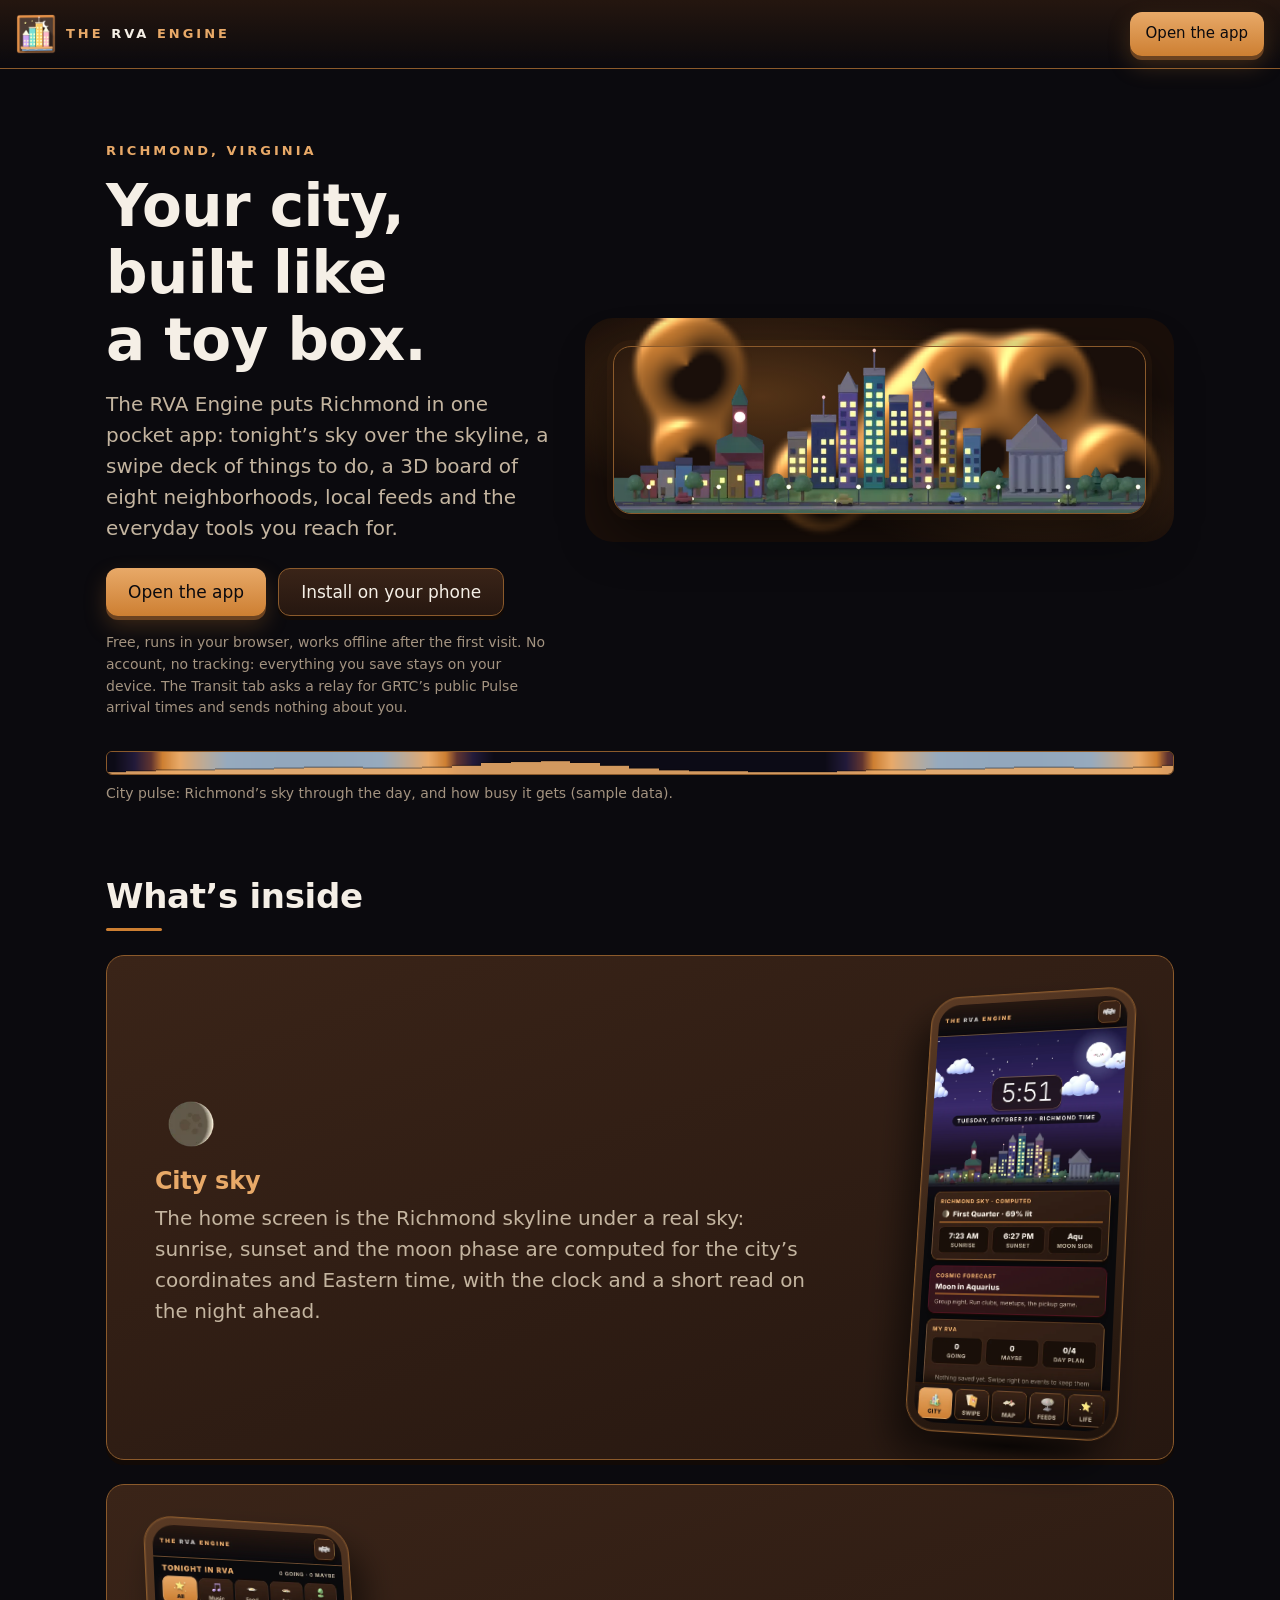
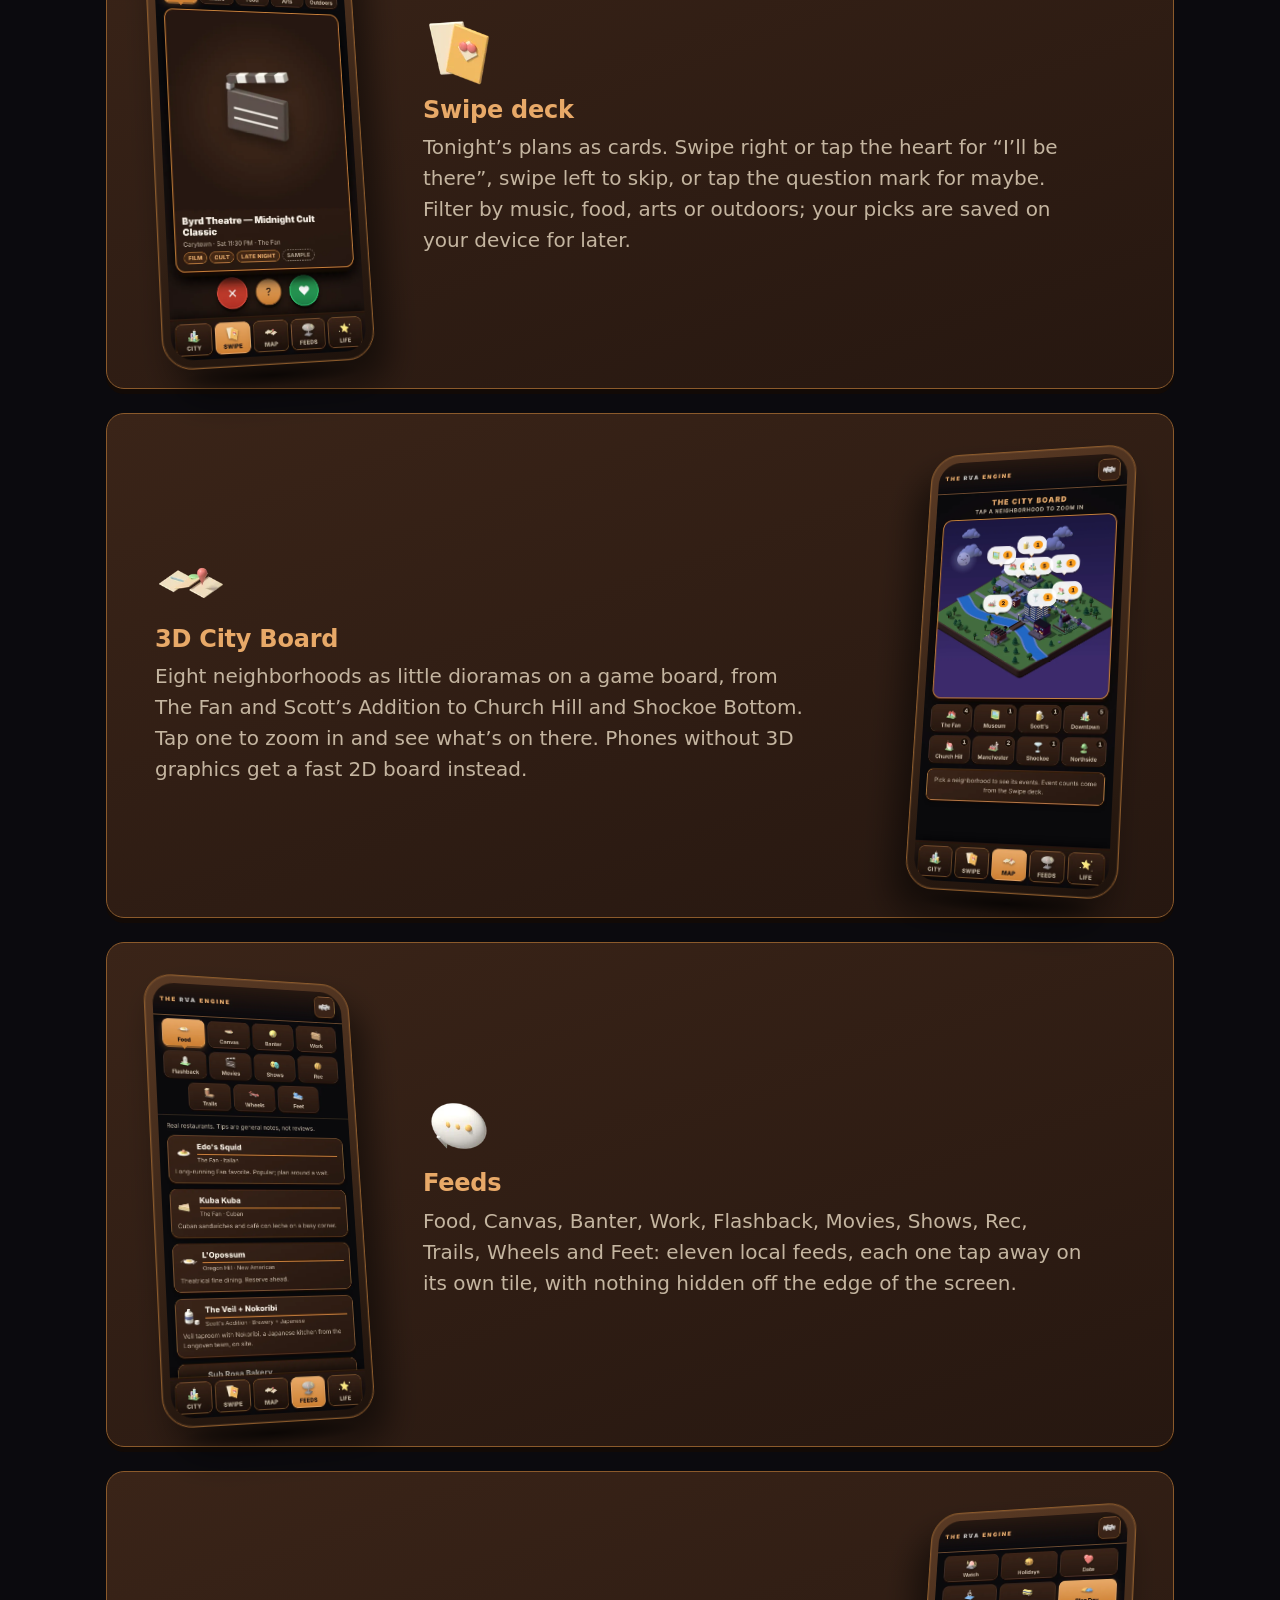
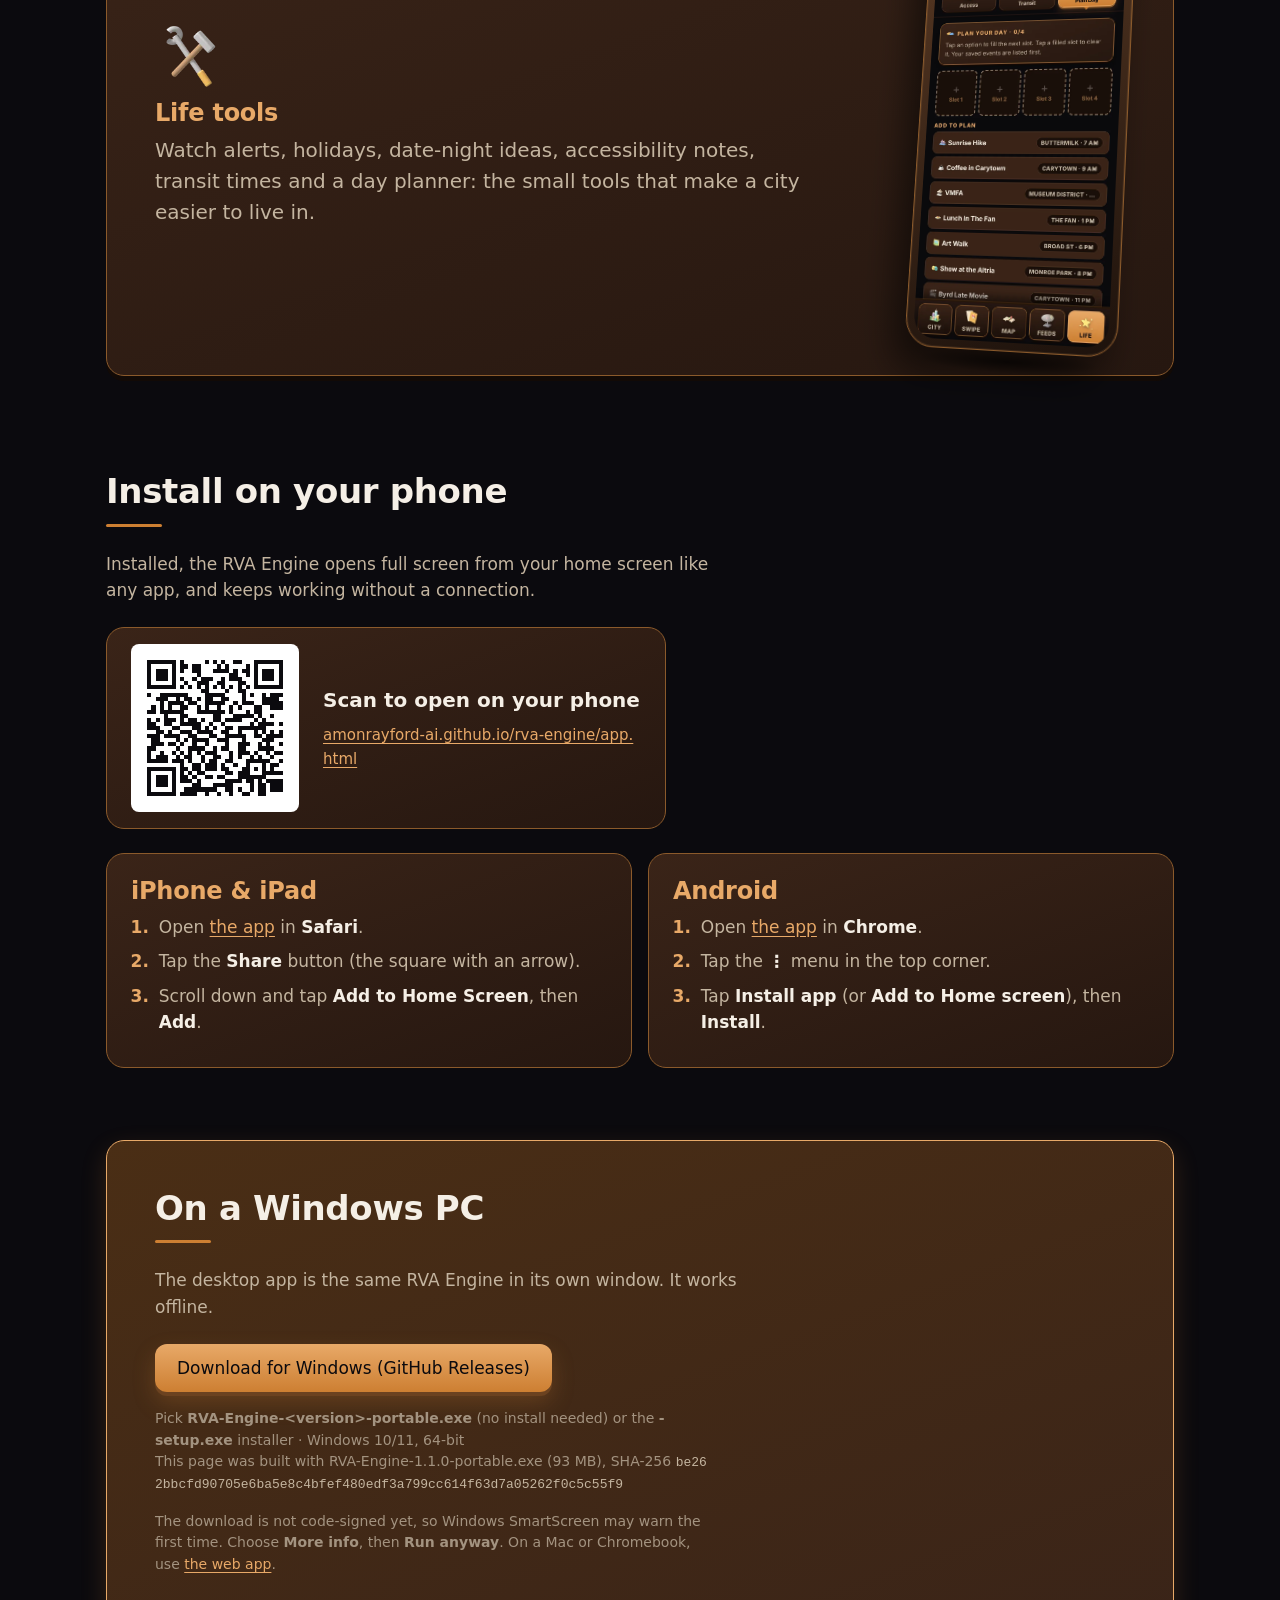
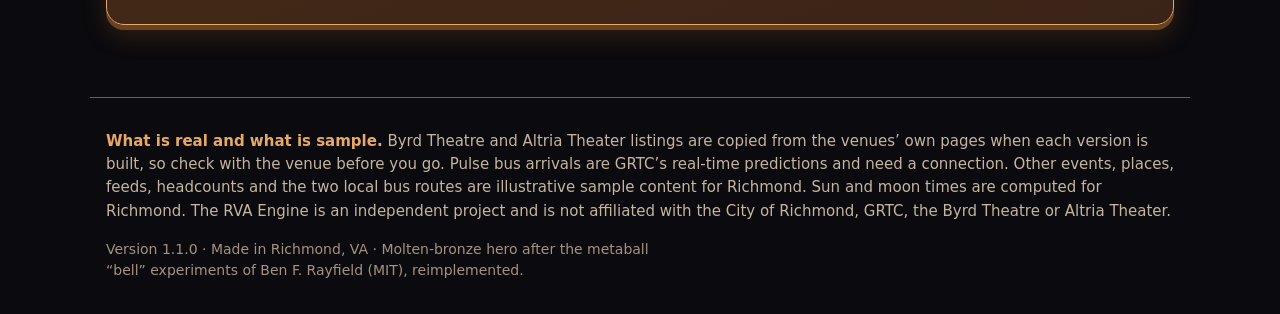
==== commit 9dba79f4: "Site 1.1.0 build c813a9d6ed: live Pulse arrivals, Byrd and Altria listings, date fixes (D-007) Previ" ====
--- a/index.html
+++ b/index.html
@@ -1,233 +1,233 @@
-<!doctype html>
-<html lang="en">
-<head>
-<meta charset="utf-8">
-<meta name="viewport" content="width=device-width,initial-scale=1,viewport-fit=cover">
-<title>The RVA Engine</title>
-<meta name="description" content="Richmond, VA in one pocket app: a live sun-and-moon city sky, a swipe deck of things to do tonight, a 3D board of eight neighborhoods, local feeds and everyday life tools.">
-<meta name="theme-color" content="#0B0A0E">
-<meta name="color-scheme" content="dark">
-<link rel="stylesheet" href="site.css">
-<link rel="manifest" href="manifest.webmanifest">
-<link rel="icon" href="favicon.ico" sizes="16x16 32x32 48x48">
-<link rel="icon" type="image/png" sizes="192x192" href="icons/icon-192.png">
-<link rel="apple-touch-icon" href="icons/apple-touch-icon.png">
-<meta name="apple-mobile-web-app-capable" content="yes">
-<meta name="mobile-web-app-capable" content="yes">
-<meta name="apple-mobile-web-app-title" content="RVA Engine">
-<meta name="apple-mobile-web-app-status-bar-style" content="black-translucent">
-<meta property="og:type" content="website">
-<meta property="og:site_name" content="The RVA Engine">
-<meta property="og:title" content="The RVA Engine">
-<meta property="og:description" content="Richmond, VA in one pocket app: a live sun-and-moon city sky, a swipe deck of things to do tonight, a 3D board of eight neighborhoods, local feeds and everyday life tools.">
-<meta property="og:image" content="img/og-card.png">
-<meta property="og:image:width" content="1200"><meta property="og:image:height" content="630">
-<meta property="og:image:alt" content="A toy-3D Richmond skyline at night with The RVA Engine badge">
-<meta name="twitter:card" content="summary_large_image">
-<meta name="twitter:title" content="The RVA Engine">
-<meta name="twitter:description" content="Richmond, VA in one pocket app: a live sun-and-moon city sky, a swipe deck of things to do tonight, a 3D board of eight neighborhoods, local feeds and everyday life tools.">
-<meta name="twitter:image" content="img/og-card.png">
-</head>
-<body>
-<a class="skip" href="#main">Skip to content</a>
-<header class="bar">
-  <a class="logo" href="./" aria-label="The RVA Engine home"><img src="icons/icon-192.png" width="40" height="40" alt=""><span>The <b>RVA</b> Engine</span></a>
-  <a class="btn sm" href="app.html">Open the app</a>
-</header>
-
-<main id="main">
-  <section class="hero">
-    <div class="hero-copy">
-      <p class="eyebrow">Richmond, Virginia</p>
-      <h1>Your city, built like a toy box.</h1>
-      <p class="lede">The RVA Engine puts Richmond in one pocket app: tonight&rsquo;s sky over the skyline, a swipe deck of things to do, a 3D board of eight neighborhoods, local feeds and the everyday tools you reach for.</p>
-      <div class="ctas">
-        <a class="btn" href="app.html">Open the app</a>
-        <a class="btn ghost" href="#install">Install on your phone</a>
-      </div>
-      <p class="fine">Free, runs in your browser, works offline after the first visit. No account, no tracking: everything you save stays on your device.</p>
-    </div>
-    <div class="hero-art">
-      <canvas class="molten" width="160" height="90" aria-hidden="true"></canvas>
-      <picture>
-        <source type="image/webp" srcset="img/skyline-night-800.webp 800w, img/skyline-night-1600.webp 1600w" sizes="(min-width: 960px) 560px, 100vw">
-        <img src="img/skyline-night-800.webp" width="800" height="251" alt="A toy-3D Richmond skyline at night beside the James River, rendered in Blender">
-      </picture>
-    </div>
-  </section>
-
-  <figure class="pulse">
-    <canvas id="pulse" height="24" role="img" aria-label="City pulse: Richmond's sky color through the day, with bronze bars for how busy each hour gets (sample data)"></canvas>
-    <figcaption>City pulse: Richmond&rsquo;s sky through the day, and how busy it gets (sample data).</figcaption>
-  </figure>
-
-  <section class="features" aria-labelledby="what">
-    <h2 id="what">What&rsquo;s inside</h2>
-    <div class="feature">
-      <div class="f-copy"><img class="f-ic" src="img/ic-sky.webp" width="56" height="56" alt=""><h3>City sky</h3>
-        <p>The home screen is the Richmond skyline under a real sky: sunrise, sunset and the moon phase are computed for the city&rsquo;s coordinates and Eastern time, with the clock and a short read on the night ahead.</p></div>
-      <figure class="phone"><img src="img/shot-home.webp" width="390" height="844" loading="lazy" decoding="async" alt="Home screen: the Richmond skyline under the live sun and moon, with the clock and tonight&#x27;s sky"></figure>
-    </div>
-    <div class="feature">
-      <div class="f-copy"><img class="f-ic" src="img/ic-swipe.webp" width="56" height="56" alt=""><h3>Swipe deck</h3>
-        <p>Tonight&rsquo;s plans as cards. Swipe right or tap the heart for &ldquo;I&rsquo;ll be there&rdquo;, swipe left to skip, or tap the question mark for maybe. Filter by music, food, arts or outdoors; your picks are saved on your device for later.</p></div>
-      <figure class="phone"><img src="img/shot-swipe.webp" width="390" height="844" loading="lazy" decoding="async" alt="Swipe screen: an event card with yes, maybe and no buttons"></figure>
-    </div>
-    <div class="feature">
-      <div class="f-copy"><img class="f-ic" src="img/ic-map.webp" width="56" height="56" alt=""><h3>3D City Board</h3>
-        <p>Eight neighborhoods as little dioramas on a game board, from The Fan and Scott&rsquo;s Addition to Church Hill and Shockoe Bottom. Tap one to zoom in and see what&rsquo;s on there. Phones without 3D graphics get a fast 2D board instead.</p></div>
-      <figure class="phone"><img src="img/shot-map.webp" width="390" height="844" loading="lazy" decoding="async" alt="Map screen: eight toy-3D neighborhood dioramas on a board"></figure>
-    </div>
-    <div class="feature">
-      <div class="f-copy"><img class="f-ic" src="img/ic-feeds.webp" width="56" height="56" alt=""><h3>Feeds</h3>
-        <p>Food, Canvas, Banter, Work, Flashback, Movies, Shows, Rec, Trails, Wheels and Feet: eleven local feeds, each one tap away on its own tile, with nothing hidden off the edge of the screen.</p></div>
-      <figure class="phone"><img src="img/shot-feeds.webp" width="390" height="844" loading="lazy" decoding="async" alt="Feeds screen: food, art and local news tiles"></figure>
-    </div>
-    <div class="feature">
-      <div class="f-copy"><img class="f-ic" src="img/ic-life.webp" width="56" height="56" alt=""><h3>Life tools</h3>
-        <p>Watch alerts, holidays, date-night ideas, accessibility notes, transit times and a day planner: the small tools that make a city easier to live in.</p></div>
-      <figure class="phone"><img src="img/shot-life.webp" width="390" height="844" loading="lazy" decoding="async" alt="Life screen: holidays, transit, accessibility and plan tools"></figure>
-    </div>
-  </section>
-
-  <section id="install" class="install" aria-labelledby="inst">
-    <h2 id="inst">Install on your phone</h2>
-    <p class="lede sm">Installed, the RVA Engine opens full screen from your home screen like any app, and keeps working without a connection.</p>
-    <p class="native" hidden><button class="btn" type="button" id="installBtn">Install the app</button></p>
-    <figure class="qr"><svg class="qr-code" viewBox="0 0 41 41" width="168" height="168" role="img" aria-labelledby="qrT" shape-rendering="crispEdges"><title id="qrT">QR code for the app</title><rect width="41" height="41" fill="#fff"/><path fill="#0B0A0E" d="M4 4h7v1h-7zM12 4h1v1h-1zM18 4h1v1h-1zM20 4h1v1h-1zM22 4h1v1h-1zM25 4h2v1h-2zM30 4h7v1h-7zM4 5h1v1h-1zM10 5h1v1h-1zM12 5h2v1h-2zM15 5h2v1h-2zM21 5h1v1h-1zM23 5h1v1h-1zM28 5h1v1h-1zM30 5h1v1h-1zM36 5h1v1h-1zM4 6h1v1h-1zM6 6h3v1h-3zM10 6h1v1h-1zM12 6h1v1h-1zM15 6h2v1h-2zM20 6h4v1h-4zM25 6h1v1h-1zM27 6h2v1h-2zM30 6h1v1h-1zM32 6h3v1h-3zM36 6h1v1h-1zM4 7h1v1h-1zM6 7h3v1h-3zM10 7h1v1h-1zM16 7h1v1h-1zM24 7h2v1h-2zM28 7h1v1h-1zM30 7h1v1h-1zM32 7h3v1h-3zM36 7h1v1h-1zM4 8h1v1h-1zM6 8h3v1h-3zM10 8h1v1h-1zM12 8h1v1h-1zM15 8h1v1h-1zM17 8h3v1h-3zM22 8h1v1h-1zM24 8h3v1h-3zM30 8h1v1h-1zM32 8h3v1h-3zM36 8h1v1h-1zM4 9h1v1h-1zM10 9h1v1h-1zM13 9h1v1h-1zM16 9h3v1h-3zM21 9h2v1h-2zM26 9h2v1h-2zM30 9h1v1h-1zM36 9h1v1h-1zM4 10h7v1h-7zM12 10h1v1h-1zM14 10h1v1h-1zM16 10h1v1h-1zM18 10h1v1h-1zM20 10h1v1h-1zM22 10h1v1h-1zM24 10h1v1h-1zM26 10h1v1h-1zM28 10h1v1h-1zM30 10h7v1h-7zM17 11h2v1h-2zM23 11h1v1h-1zM26 11h2v1h-2zM4 12h1v1h-1zM7 12h7v1h-7zM18 12h5v1h-5zM27 12h1v1h-1zM29 12h1v1h-1zM32 12h1v1h-1zM34 12h3v1h-3zM6 13h3v1h-3zM11 13h1v1h-1zM13 13h2v1h-2zM16 13h1v1h-1zM18 13h2v1h-2zM22 13h2v1h-2zM27 13h1v1h-1zM32 13h4v1h-4zM7 14h1v1h-1zM9 14h4v1h-4zM14 14h2v1h-2zM18 14h5v1h-5zM25 14h1v1h-1zM27 14h3v1h-3zM32 14h5v1h-5zM5 15h1v1h-1zM7 15h1v1h-1zM9 15h1v1h-1zM12 15h2v1h-2zM16 15h1v1h-1zM18 15h1v1h-1zM21 15h1v1h-1zM24 15h1v1h-1zM26 15h1v1h-1zM30 15h2v1h-2zM34 15h3v1h-3zM4 16h2v1h-2zM7 16h6v1h-6zM16 16h7v1h-7zM24 16h1v1h-1zM28 16h1v1h-1zM30 16h2v1h-2zM8 17h1v1h-1zM12 17h2v1h-2zM20 17h2v1h-2zM25 17h5v1h-5zM31 17h1v1h-1zM34 17h1v1h-1zM4 18h1v1h-1zM6 18h1v1h-1zM8 18h3v1h-3zM12 18h1v1h-1zM14 18h2v1h-2zM17 18h1v1h-1zM20 18h2v1h-2zM23 18h4v1h-4zM30 18h1v1h-1zM32 18h1v1h-1zM4 19h2v1h-2zM8 19h2v1h-2zM12 19h5v1h-5zM19 19h1v1h-1zM22 19h1v1h-1zM29 19h1v1h-1zM31 19h4v1h-4zM36 19h1v1h-1zM4 20h3v1h-3zM10 20h2v1h-2zM15 20h2v1h-2zM18 20h1v1h-1zM20 20h1v1h-1zM23 20h2v1h-2zM26 20h7v1h-7zM6 21h2v1h-2zM9 21h1v1h-1zM12 21h3v1h-3zM16 21h4v1h-4zM22 21h2v1h-2zM26 21h1v1h-1zM30 21h1v1h-1zM32 21h1v1h-1zM34 21h1v1h-1zM36 21h1v1h-1zM4 22h3v1h-3zM8 22h4v1h-4zM14 22h2v1h-2zM19 22h2v1h-2zM23 22h5v1h-5zM30 22h2v1h-2zM33 22h4v1h-4zM5 23h2v1h-2zM11 23h1v1h-1zM13 23h1v1h-1zM15 23h4v1h-4zM21 23h3v1h-3zM27 23h1v1h-1zM32 23h3v1h-3zM5 24h3v1h-3zM9 24h2v1h-2zM12 24h1v1h-1zM15 24h1v1h-1zM18 24h1v1h-1zM23 24h1v1h-1zM26 24h3v1h-3zM31 24h1v1h-1zM33 24h1v1h-1zM36 24h1v1h-1zM4 25h2v1h-2zM11 25h1v1h-1zM14 25h4v1h-4zM20 25h1v1h-1zM22 25h2v1h-2zM26 25h2v1h-2zM31 25h4v1h-4zM4 26h1v1h-1zM7 26h1v1h-1zM10 26h1v1h-1zM12 26h1v1h-1zM14 26h1v1h-1zM16 26h1v1h-1zM18 26h3v1h-3zM24 26h1v1h-1zM26 26h3v1h-3zM30 26h1v1h-1zM33 26h1v1h-1zM35 26h2v1h-2zM4 27h1v1h-1zM6 27h3v1h-3zM11 27h1v1h-1zM13 27h2v1h-2zM17 27h1v1h-1zM20 27h2v1h-2zM24 27h1v1h-1zM26 27h1v1h-1zM29 27h1v1h-1zM31 27h1v1h-1zM34 27h1v1h-1zM4 28h5v1h-5zM10 28h3v1h-3zM14 28h1v1h-1zM17 28h1v1h-1zM19 28h2v1h-2zM23 28h2v1h-2zM28 28h6v1h-6zM36 28h1v1h-1zM12 29h1v1h-1zM15 29h2v1h-2zM18 29h3v1h-3zM22 29h1v1h-1zM25 29h1v1h-1zM28 29h1v1h-1zM32 29h1v1h-1zM34 29h2v1h-2zM4 30h7v1h-7zM12 30h2v1h-2zM15 30h2v1h-2zM18 30h3v1h-3zM22 30h2v1h-2zM27 30h2v1h-2zM30 30h1v1h-1zM32 30h1v1h-1zM34 30h1v1h-1zM4 31h1v1h-1zM10 31h1v1h-1zM12 31h1v1h-1zM14 31h1v1h-1zM16 31h2v1h-2zM23 31h2v1h-2zM26 31h3v1h-3zM32 31h5v1h-5zM4 32h1v1h-1zM6 32h3v1h-3zM10 32h1v1h-1zM12 32h2v1h-2zM15 32h1v1h-1zM18 32h2v1h-2zM21 32h2v1h-2zM26 32h7v1h-7zM4 33h1v1h-1zM6 33h3v1h-3zM10 33h1v1h-1zM12 33h3v1h-3zM16 33h1v1h-1zM23 33h4v1h-4zM28 33h2v1h-2zM31 33h1v1h-1zM33 33h4v1h-4zM4 34h1v1h-1zM6 34h3v1h-3zM10 34h1v1h-1zM15 34h2v1h-2zM20 34h5v1h-5zM29 34h1v1h-1zM31 34h2v1h-2zM34 34h3v1h-3zM4 35h1v1h-1zM10 35h1v1h-1zM13 35h8v1h-8zM23 35h2v1h-2zM26 35h1v1h-1zM29 35h1v1h-1zM31 35h2v1h-2zM34 35h3v1h-3zM4 36h7v1h-7zM12 36h4v1h-4zM18 36h1v1h-1zM21 36h1v1h-1zM24 36h1v1h-1zM27 36h2v1h-2zM31 36h2v1h-2z"/></svg><figcaption><b>Scan to open on your phone</b><a href="https://amonrayford-ai.github.io/rva-engine/app.html">amonrayford-ai.github.io/rva-engine/app.html</a></figcaption></figure>
-    <div class="cards">
-      <article class="card" data-os="ios">
-        <h3>iPhone &amp; iPad</h3>
-        <ol>
-          <li>Open <a href="app.html">the app</a> in <b>Safari</b>.</li>
-          <li>Tap the <b>Share</b> button (the square with an arrow).</li>
-          <li>Scroll down and tap <b>Add to Home Screen</b>, then <b>Add</b>.</li>
-        </ol>
-      </article>
-      <article class="card" data-os="android">
-        <h3>Android</h3>
-        <ol>
-          <li>Open <a href="app.html">the app</a> in <b>Chrome</b>.</li>
-          <li>Tap the <b>&#8942;</b> menu in the top corner.</li>
-          <li>Tap <b>Install app</b> (or <b>Add to Home screen</b>), then <b>Install</b>.</li>
-        </ol>
-      </article>
-    </div>
-  </section>
-
-  <section id="windows" class="windows" aria-labelledby="win">
-    <div>
-      <h2 id="win">On a Windows PC</h2>
-      <p class="lede sm">The desktop app is the same RVA Engine in its own window, fully offline.</p>
-      <a class="btn" href="https://github.com/amonrayford-ai/rva-engine/releases/latest" rel="noopener">Download for Windows (GitHub Releases)</a><p class="fine">Pick <b>RVA-Engine-&lt;version&gt;-portable.exe</b> (no install needed) or the <b>-setup.exe</b> installer &middot; Windows 10/11, 64-bit<br>This page was built with RVA-Engine-1.1.0-portable.exe (92 MB), SHA-256 <code>ce92d8375bdf357407e618ef69d7e42b6f77d2e579968869f3ae65fd6feb7d9a</code></p>
-      <p class="fine">The download is not code-signed yet, so Windows SmartScreen may warn the first time. Choose <b>More info</b>, then <b>Run anyway</b>. On a Mac or Chromebook, use <a href="app.html">the web app</a>.</p>
-    </div>
-  </section>
-</main>
-
-<footer class="foot">
-  <p><b>Sample data.</b> Events, places, feeds and transit times in this build are illustrative sample content for Richmond, not live listings. Sun and moon times are computed for Richmond. The RVA Engine is an independent project and is not affiliated with the City of Richmond.</p>
-  <p class="fine">Version 1.1.0 &middot; Made in Richmond, VA &middot; Molten-bronze hero after the metaball &ldquo;bell&rdquo; experiments of Ben F. Rayfield (MIT), reimplemented.</p>
-</footer>
-<script>window.RVA_CHIP=function(msg,label,fn){var o=document.querySelector('.rva-chip');if(o)o.remove();var c=document.createElement('div');c.className='rva-chip';c.setAttribute('role','status');var t=document.createElement('span');t.textContent=msg;var b=document.createElement('button');b.type='button';b.textContent=label;b.onclick=fn;var x=document.createElement('button');x.type='button';x.className='x';x.setAttribute('aria-label','Dismiss');x.textContent='✕';x.onclick=function(){c.remove();};c.appendChild(t);c.appendChild(b);c.appendChild(x);document.body.appendChild(c);};(function(){if(!('serviceWorker' in navigator)||!/^https?:$/.test(location.protocol))return;var asked=false;
-addEventListener('load',function(){navigator.serviceWorker.register('sw.js').then(function(reg){
-function offer(w){if(!w||!navigator.serviceWorker.controller)return;window.RVA_CHIP&&RVA_CHIP('A new version is ready','Update',function(){asked=true;w.postMessage('skipWaiting');});}
-offer(reg.waiting);reg.addEventListener('updatefound',function(){var w=reg.installing;w&&w.addEventListener('statechange',function(){if(w.state==='installed')offer(w);});});
-}).catch(function(){});});
-navigator.serviceWorker.addEventListener('controllerchange',function(){if(asked){asked=false;location.reload();}});})();</script>
-<script>
-(function(){
-  var ua=navigator.userAgent,os=/iPhone|iPad|iPod/.test(ua)||(/Macintosh/.test(ua)&&navigator.maxTouchPoints>1)?'ios':/Android/.test(ua)?'android':'';
-  if(os){var c=document.querySelector('.card[data-os='+os+']');if(c){c.classList.add('mine');c.parentNode.insertBefore(c,c.parentNode.firstChild);}}
-  var deferred=null,wrap=document.querySelector('.install .native');
-  addEventListener('beforeinstallprompt',function(e){e.preventDefault();deferred=e;wrap.hidden=false;});
-  document.getElementById('installBtn').addEventListener('click',function(){if(!deferred)return;deferred.prompt();deferred.userChoice.then(function(){deferred=null;wrap.hidden=true;});});
-  addEventListener('appinstalled',function(){wrap.hidden=true;});
-})();
-</script>
-<script>
-/* WS2 molten-bronze hero: a cut-down 2D metaball ("bell") field in raw WebGL1 (no three.js), rendered at <=160 px wide
-   and upscaled by CSS (DPR <= 1), mediump, 30 fps cap. Starts after load, pauses when off-screen or the tab is hidden,
-   never runs under prefers-reduced-motion or without WebGL (the static skyline picture and CSS glow stay). Fresh code;
-   the idea follows Ben F. Rayfield's MIT-licensed bell raymarch experiments. */
-(function(){
-  var cv=document.querySelector('.molten'),rm=window.matchMedia&&matchMedia('(prefers-reduced-motion: reduce)');
-  if(!cv||(rm&&rm.matches))return;
-  var gl,prog,uB,uA,N=8,raf=0,last=0,t0=0,seen=true,dead=false,asp=16/9,B=new Float32Array(N*3);
-  var SEED=[[.14,.68,.9,1.3,.2],[.3,.3,1.7,.8,.16],[.5,.6,.6,1.1,.19],[.7,.35,1.2,.7,.15],
-            [.87,.66,.8,1.5,.2],[.24,.48,1.4,.6,.13],[.62,.78,1.1,1.2,.13],[.82,.2,.7,1.6,.15]];
-  function sh(t,src){var s=gl.createShader(t);gl.shaderSource(s,src);gl.compileShader(s);return gl.getShaderParameter(s,gl.COMPILE_STATUS)?s:null;}
-  function size(){var w=cv.clientWidth||1,h=cv.clientHeight||1,bw=Math.max(32,Math.min(160,Math.round(w)));
-    cv.width=bw;cv.height=Math.max(18,Math.round(bw*h/w));asp=w/h;if(gl)gl.viewport(0,0,cv.width,cv.height);}
-  function frame(now){raf=0;if(dead||!seen||document.hidden)return;raf=requestAnimationFrame(frame);
-    if(now-last<33)return;last=now;var t=(now-t0)/1000;
-    for(var i=0;i<N;i++){var s=SEED[i];B[i*3]=(s[0]+.1*Math.sin(t*.21*s[2]+i))*asp;B[i*3+1]=s[1]+.12*Math.cos(t*.17*s[3]+i*1.7);B[i*3+2]=s[4]*(1+.12*Math.sin(t*.5+i));}
-    gl.uniform3fv(uB,B);gl.uniform1f(uA,asp);gl.drawArrays(gl.TRIANGLES,0,3);}
-  function go(){if(!raf&&!dead&&seen&&!document.hidden)raf=requestAnimationFrame(frame);}
-  function stop(){if(raf)cancelAnimationFrame(raf);raf=0;}
-  function start(){
-    try{gl=cv.getContext('webgl',{alpha:true,antialias:false,depth:false,stencil:false,premultipliedAlpha:true,powerPreference:'low-power'});}catch(e){}
-    if(!gl)return;
-    var vs=sh(gl.VERTEX_SHADER,'attribute vec2 p;varying vec2 v;void main(){v=p*.5+.5;gl_Position=vec4(p,0.,1.);}');
-    var fs=sh(gl.FRAGMENT_SHADER,'precision mediump float;varying vec2 v;uniform vec3 b['+N+'];uniform float asp;'+
-      'void main(){vec2 q=vec2(v.x*asp,v.y);float f=0.;vec2 g=vec2(0.);'+
-      'for(int i=0;i<'+N+';i++){vec2 d=q-b[i].xy;float dd=dot(d,d)+.0004;float k=b[i].z*b[i].z/dd;f+=k;g-=2.*k*d/dd;}'+
-      'float a=smoothstep(.85,1.2,f);vec3 n=normalize(vec3(-g*.05,1.));'+
-      'float l=max(dot(n,normalize(vec3(-.45,.55,.7))),0.);float s=pow(max(dot(n,normalize(vec3(-.2,.3,1.))),0.),28.);'+
-      'vec3 c=mix(vec3(.10,.06,.04),vec3(.80,.50,.20),l)+vec3(.96,.82,.62)*s*.7;gl_FragColor=vec4(c*a,a);}');
-    if(!vs||!fs)return;
-    prog=gl.createProgram();gl.attachShader(prog,vs);gl.attachShader(prog,fs);gl.linkProgram(prog);
-    if(!gl.getProgramParameter(prog,gl.LINK_STATUS))return;
-    gl.useProgram(prog);var buf=gl.createBuffer();gl.bindBuffer(gl.ARRAY_BUFFER,buf);
-    gl.bufferData(gl.ARRAY_BUFFER,new Float32Array([-1,-1,3,-1,-1,3]),gl.STATIC_DRAW);
-    var ap=gl.getAttribLocation(prog,'p');gl.enableVertexAttribArray(ap);gl.vertexAttribPointer(ap,2,gl.FLOAT,false,0,0);
-    uB=gl.getUniformLocation(prog,'b');uA=gl.getUniformLocation(prog,'asp');gl.clearColor(0,0,0,0);
-    size();t0=performance.now();cv.classList.add('on');window.RVA_HERO='on';
-    cv.addEventListener('webglcontextlost',function(e){e.preventDefault();dead=true;stop();cv.classList.remove('on');window.RVA_HERO='lost';});
-    if('IntersectionObserver' in window)new IntersectionObserver(function(es){seen=es[0].isIntersecting;seen?go():stop();}).observe(cv);
-    document.addEventListener('visibilitychange',function(){document.hidden?stop():go();});
-    var rt;addEventListener('resize',function(){clearTimeout(rt);rt=setTimeout(size,150);});
-    if(rm&&rm.addEventListener)rm.addEventListener('change',function(){if(rm.matches){dead=true;stop();cv.classList.remove('on');}});
-    go();
-  }
-  window.RVA_HERO_STATE=function(){return {running:!!raf,seen:seen,dead:dead,w:cv.width,h:cv.height};};
-  if(document.readyState==='complete')start();else addEventListener('load',function(){setTimeout(start,0);});
-})();
-
-/* WS3 city pulse ribbon: one new 1 px column per second, colored by the sun's altitude over Richmond (fresh NOAA-style
-   approximation) with bronze bars for sample event density by hour. Each column steps the clock forward, so the strip
-   flows through day and night. Paused when off-screen or hidden; under reduced motion it draws one static day. */
-(function(){
-  var cv=document.getElementById('pulse');if(!cv||!cv.getContext)return;
-  var ctx=cv.getContext('2d'),LAT=37.5407*Math.PI/180,LON=-77.436,H=24,W=0,step=0,t=0,timer=0,seen=true;
-  var rm=window.matchMedia&&matchMedia('(prefers-reduced-motion: reduce)').matches;
-  var DENS=[.15,.1,.05,.03,.02,.03,.08,.15,.2,.22,.25,.35,.45,.38,.3,.32,.4,.6,.8,.95,1,.85,.6,.3];   // sample data
-  var fmt=null;try{fmt=new Intl.DateTimeFormat('en-US',{timeZone:'America/New_York',hour:'numeric',hourCycle:'h23'});}catch(e){}
-  function hourRVA(ms){var d=new Date(ms);if(fmt){var h=parseInt(fmt.format(d),10);if(!isNaN(h))return h%24;}return d.getHours();}
-  function alt(ms){var d=new Date(ms),y0=Date.UTC(d.getUTCFullYear(),0,1),doy=Math.floor((ms-y0)/864e5)+1,
-    hr=d.getUTCHours()+d.getUTCMinutes()/60,g=2*Math.PI/365*(doy-1+(hr-12)/24),
-    eq=229.18*(.000075+.001868*Math.cos(g)-.032077*Math.sin(g)-.014615*Math.cos(2*g)-.040849*Math.sin(2*g)),
-    dec=.006918-.399912*Math.cos(g)+.070257*Math.sin(g)-.006758*Math.cos(2*g)+.000907*Math.sin(2*g)-.002697*Math.cos(3*g)+.00148*Math.sin(3*g),
-    ha=((hr*60+eq+4*LON)/4-180)*Math.PI/180,
-    c=Math.sin(LAT)*Math.sin(dec)+Math.cos(LAT)*Math.cos(dec)*Math.cos(ha);
-    return 90-Math.acos(Math.max(-1,Math.min(1,c)))*180/Math.PI;}
-  var STOPS=[[-18,[12,11,22]],[-10,[34,26,58]],[-4,[96,52,48]],[0,[205,127,50]],[6,[232,169,104]],[20,[150,170,190]],[90,[120,150,185]]];
-  function sky(a){if(a<=STOPS[0][0])return STOPS[0][1];for(var i=1;i<STOPS.length;i++)if(a<=STOPS[i][0]){var p=STOPS[i-1],q=STOPS[i],k=(a-p[0])/(q[0]-p[0]);
-    return [0,1,2].map(function(j){return Math.round(p[1][j]+(q[1][j]-p[1][j])*k);});}return STOPS[STOPS.length-1][1];}
-  function col(x,ms){var c=sky(alt(ms)),d=DENS[hourRVA(ms)];ctx.fillStyle='rgb('+c+')';ctx.fillRect(x,0,1,H);
-    var bh=Math.round(2+d*12);ctx.fillStyle='rgba(232,169,104,.9)';ctx.fillRect(x,H-bh,1,bh);ctx.fillStyle='rgba(11,10,14,.55)';ctx.fillRect(x,H-bh-1,1,1);}
-  function fill(){W=cv.width=Math.max(1,Math.round(cv.clientWidth||300));cv.height=H;
-    if(rm){var m=new Date();m.setHours(0,0,0,0);var s=m.getTime();for(var x=0;x<W;x++)col(x,s+x*864e5/W);return;}
-    step=Math.max(2,2160/W)*6e4;t=Date.now()-(W-1)*step;for(var i=0;i<W;i++)col(i,t+i*step);t+=(W-1)*step;}
-  function tick(){t+=step;ctx.drawImage(cv,-1,0);col(W-1,t);}
-  function run(){var on=seen&&!document.hidden&&!rm;if(on&&!timer)timer=setInterval(tick,1000);if(!on&&timer){clearInterval(timer);timer=0;}}
-  fill();
-  window.RVA_PULSE_STATE=function(){return {running:!!timer,w:W,reduced:!!rm};};
-  if('IntersectionObserver' in window)new IntersectionObserver(function(es){seen=es[0].isIntersecting;run();}).observe(cv);
-  document.addEventListener('visibilitychange',run);
-  var rt,lw=cv.clientWidth;addEventListener('resize',function(){clearTimeout(rt);rt=setTimeout(function(){if(cv.clientWidth!==lw){lw=cv.clientWidth;fill();}},200);});
-  run();
-})();
-</script>
-</body>
-</html>
+<!doctype html>
+<html lang="en">
+<head>
+<meta charset="utf-8">
+<meta name="viewport" content="width=device-width,initial-scale=1,viewport-fit=cover">
+<title>The RVA Engine</title>
+<meta name="description" content="Richmond, VA in one pocket app: a live sun-and-moon city sky, a swipe deck of things to do tonight, a 3D board of eight neighborhoods, local feeds and everyday life tools.">
+<meta name="theme-color" content="#0B0A0E">
+<meta name="color-scheme" content="dark">
+<link rel="stylesheet" href="site.css">
+<link rel="manifest" href="manifest.webmanifest">
+<link rel="icon" href="favicon.ico" sizes="16x16 32x32 48x48">
+<link rel="icon" type="image/png" sizes="192x192" href="icons/icon-192.png">
+<link rel="apple-touch-icon" href="icons/apple-touch-icon.png">
+<meta name="apple-mobile-web-app-capable" content="yes">
+<meta name="mobile-web-app-capable" content="yes">
+<meta name="apple-mobile-web-app-title" content="RVA Engine">
+<meta name="apple-mobile-web-app-status-bar-style" content="black-translucent">
+<meta property="og:type" content="website">
+<meta property="og:site_name" content="The RVA Engine">
+<meta property="og:title" content="The RVA Engine">
+<meta property="og:description" content="Richmond, VA in one pocket app: a live sun-and-moon city sky, a swipe deck of things to do tonight, a 3D board of eight neighborhoods, local feeds and everyday life tools.">
+<meta property="og:image" content="img/og-card.png">
+<meta property="og:image:width" content="1200"><meta property="og:image:height" content="630">
+<meta property="og:image:alt" content="A toy-3D Richmond skyline at night with The RVA Engine badge">
+<meta name="twitter:card" content="summary_large_image">
+<meta name="twitter:title" content="The RVA Engine">
+<meta name="twitter:description" content="Richmond, VA in one pocket app: a live sun-and-moon city sky, a swipe deck of things to do tonight, a 3D board of eight neighborhoods, local feeds and everyday life tools.">
+<meta name="twitter:image" content="img/og-card.png">
+</head>
+<body>
+<a class="skip" href="#main">Skip to content</a>
+<header class="bar">
+  <a class="logo" href="./" aria-label="The RVA Engine home"><img src="icons/icon-192.png" width="40" height="40" alt=""><span>The <b>RVA</b> Engine</span></a>
+  <a class="btn sm" href="app.html">Open the app</a>
+</header>
+
+<main id="main">
+  <section class="hero">
+    <div class="hero-copy">
+      <p class="eyebrow">Richmond, Virginia</p>
+      <h1>Your city, built like a toy box.</h1>
+      <p class="lede">The RVA Engine puts Richmond in one pocket app: tonight&rsquo;s sky over the skyline, a swipe deck of things to do, a 3D board of eight neighborhoods, local feeds and the everyday tools you reach for.</p>
+      <div class="ctas">
+        <a class="btn" href="app.html">Open the app</a>
+        <a class="btn ghost" href="#install">Install on your phone</a>
+      </div>
+      <p class="fine">Free, runs in your browser, works offline after the first visit. No account, no tracking: everything you save stays on your device. The Transit tab asks a relay for GRTC&rsquo;s public Pulse arrival times and sends nothing about you.</p>
+    </div>
+    <div class="hero-art">
+      <canvas class="molten" width="160" height="90" aria-hidden="true"></canvas>
+      <picture>
+        <source type="image/webp" srcset="img/skyline-night-800.webp 800w, img/skyline-night-1600.webp 1600w" sizes="(min-width: 960px) 560px, 100vw">
+        <img src="img/skyline-night-800.webp" width="800" height="251" alt="A toy-3D Richmond skyline at night beside the James River, rendered in Blender">
+      </picture>
+    </div>
+  </section>
+
+  <figure class="pulse">
+    <canvas id="pulse" height="24" role="img" aria-label="City pulse: Richmond's sky color through the day, with bronze bars for how busy each hour gets (sample data)"></canvas>
+    <figcaption>City pulse: Richmond&rsquo;s sky through the day, and how busy it gets (sample data).</figcaption>
+  </figure>
+
+  <section class="features" aria-labelledby="what">
+    <h2 id="what">What&rsquo;s inside</h2>
+    <div class="feature">
+      <div class="f-copy"><img class="f-ic" src="img/ic-sky.webp" width="56" height="56" alt=""><h3>City sky</h3>
+        <p>The home screen is the Richmond skyline under a real sky: sunrise, sunset and the moon phase are computed for the city&rsquo;s coordinates and Eastern time, with the clock and a short read on the night ahead.</p></div>
+      <figure class="phone"><img src="img/shot-home.webp" width="390" height="844" loading="lazy" decoding="async" alt="Home screen: the Richmond skyline under the live sun and moon, with the clock and tonight&#x27;s sky"></figure>
+    </div>
+    <div class="feature">
+      <div class="f-copy"><img class="f-ic" src="img/ic-swipe.webp" width="56" height="56" alt=""><h3>Swipe deck</h3>
+        <p>Tonight&rsquo;s plans as cards. Swipe right or tap the heart for &ldquo;I&rsquo;ll be there&rdquo;, swipe left to skip, or tap the question mark for maybe. Filter by music, food, arts or outdoors; your picks are saved on your device for later.</p></div>
+      <figure class="phone"><img src="img/shot-swipe.webp" width="390" height="844" loading="lazy" decoding="async" alt="Swipe screen: an event card with yes, maybe and no buttons"></figure>
+    </div>
+    <div class="feature">
+      <div class="f-copy"><img class="f-ic" src="img/ic-map.webp" width="56" height="56" alt=""><h3>3D City Board</h3>
+        <p>Eight neighborhoods as little dioramas on a game board, from The Fan and Scott&rsquo;s Addition to Church Hill and Shockoe Bottom. Tap one to zoom in and see what&rsquo;s on there. Phones without 3D graphics get a fast 2D board instead.</p></div>
+      <figure class="phone"><img src="img/shot-map.webp" width="390" height="844" loading="lazy" decoding="async" alt="Map screen: eight toy-3D neighborhood dioramas on a board"></figure>
+    </div>
+    <div class="feature">
+      <div class="f-copy"><img class="f-ic" src="img/ic-feeds.webp" width="56" height="56" alt=""><h3>Feeds</h3>
+        <p>Food, Canvas, Banter, Work, Flashback, Movies, Shows, Rec, Trails, Wheels and Feet: eleven local feeds, each one tap away on its own tile, with nothing hidden off the edge of the screen.</p></div>
+      <figure class="phone"><img src="img/shot-feeds.webp" width="390" height="844" loading="lazy" decoding="async" alt="Feeds screen: food, art and local news tiles"></figure>
+    </div>
+    <div class="feature">
+      <div class="f-copy"><img class="f-ic" src="img/ic-life.webp" width="56" height="56" alt=""><h3>Life tools</h3>
+        <p>Watch alerts, holidays, date-night ideas, accessibility notes, transit times and a day planner: the small tools that make a city easier to live in.</p></div>
+      <figure class="phone"><img src="img/shot-life.webp" width="390" height="844" loading="lazy" decoding="async" alt="Life screen: holidays, transit, accessibility and plan tools"></figure>
+    </div>
+  </section>
+
+  <section id="install" class="install" aria-labelledby="inst">
+    <h2 id="inst">Install on your phone</h2>
+    <p class="lede sm">Installed, the RVA Engine opens full screen from your home screen like any app, and keeps working without a connection.</p>
+    <p class="native" hidden><button class="btn" type="button" id="installBtn">Install the app</button></p>
+    <figure class="qr"><svg class="qr-code" viewBox="0 0 41 41" width="168" height="168" role="img" aria-labelledby="qrT" shape-rendering="crispEdges"><title id="qrT">QR code for the app</title><rect width="41" height="41" fill="#fff"/><path fill="#0B0A0E" d="M4 4h7v1h-7zM12 4h1v1h-1zM18 4h1v1h-1zM20 4h1v1h-1zM22 4h1v1h-1zM25 4h2v1h-2zM30 4h7v1h-7zM4 5h1v1h-1zM10 5h1v1h-1zM12 5h2v1h-2zM15 5h2v1h-2zM21 5h1v1h-1zM23 5h1v1h-1zM28 5h1v1h-1zM30 5h1v1h-1zM36 5h1v1h-1zM4 6h1v1h-1zM6 6h3v1h-3zM10 6h1v1h-1zM12 6h1v1h-1zM15 6h2v1h-2zM20 6h4v1h-4zM25 6h1v1h-1zM27 6h2v1h-2zM30 6h1v1h-1zM32 6h3v1h-3zM36 6h1v1h-1zM4 7h1v1h-1zM6 7h3v1h-3zM10 7h1v1h-1zM16 7h1v1h-1zM24 7h2v1h-2zM28 7h1v1h-1zM30 7h1v1h-1zM32 7h3v1h-3zM36 7h1v1h-1zM4 8h1v1h-1zM6 8h3v1h-3zM10 8h1v1h-1zM12 8h1v1h-1zM15 8h1v1h-1zM17 8h3v1h-3zM22 8h1v1h-1zM24 8h3v1h-3zM30 8h1v1h-1zM32 8h3v1h-3zM36 8h1v1h-1zM4 9h1v1h-1zM10 9h1v1h-1zM13 9h1v1h-1zM16 9h3v1h-3zM21 9h2v1h-2zM26 9h2v1h-2zM30 9h1v1h-1zM36 9h1v1h-1zM4 10h7v1h-7zM12 10h1v1h-1zM14 10h1v1h-1zM16 10h1v1h-1zM18 10h1v1h-1zM20 10h1v1h-1zM22 10h1v1h-1zM24 10h1v1h-1zM26 10h1v1h-1zM28 10h1v1h-1zM30 10h7v1h-7zM17 11h2v1h-2zM23 11h1v1h-1zM26 11h2v1h-2zM4 12h1v1h-1zM7 12h7v1h-7zM18 12h5v1h-5zM27 12h1v1h-1zM29 12h1v1h-1zM32 12h1v1h-1zM34 12h3v1h-3zM6 13h3v1h-3zM11 13h1v1h-1zM13 13h2v1h-2zM16 13h1v1h-1zM18 13h2v1h-2zM22 13h2v1h-2zM27 13h1v1h-1zM32 13h4v1h-4zM7 14h1v1h-1zM9 14h4v1h-4zM14 14h2v1h-2zM18 14h5v1h-5zM25 14h1v1h-1zM27 14h3v1h-3zM32 14h5v1h-5zM5 15h1v1h-1zM7 15h1v1h-1zM9 15h1v1h-1zM12 15h2v1h-2zM16 15h1v1h-1zM18 15h1v1h-1zM21 15h1v1h-1zM24 15h1v1h-1zM26 15h1v1h-1zM30 15h2v1h-2zM34 15h3v1h-3zM4 16h2v1h-2zM7 16h6v1h-6zM16 16h7v1h-7zM24 16h1v1h-1zM28 16h1v1h-1zM30 16h2v1h-2zM8 17h1v1h-1zM12 17h2v1h-2zM20 17h2v1h-2zM25 17h5v1h-5zM31 17h1v1h-1zM34 17h1v1h-1zM4 18h1v1h-1zM6 18h1v1h-1zM8 18h3v1h-3zM12 18h1v1h-1zM14 18h2v1h-2zM17 18h1v1h-1zM20 18h2v1h-2zM23 18h4v1h-4zM30 18h1v1h-1zM32 18h1v1h-1zM4 19h2v1h-2zM8 19h2v1h-2zM12 19h5v1h-5zM19 19h1v1h-1zM22 19h1v1h-1zM29 19h1v1h-1zM31 19h4v1h-4zM36 19h1v1h-1zM4 20h3v1h-3zM10 20h2v1h-2zM15 20h2v1h-2zM18 20h1v1h-1zM20 20h1v1h-1zM23 20h2v1h-2zM26 20h7v1h-7zM6 21h2v1h-2zM9 21h1v1h-1zM12 21h3v1h-3zM16 21h4v1h-4zM22 21h2v1h-2zM26 21h1v1h-1zM30 21h1v1h-1zM32 21h1v1h-1zM34 21h1v1h-1zM36 21h1v1h-1zM4 22h3v1h-3zM8 22h4v1h-4zM14 22h2v1h-2zM19 22h2v1h-2zM23 22h5v1h-5zM30 22h2v1h-2zM33 22h4v1h-4zM5 23h2v1h-2zM11 23h1v1h-1zM13 23h1v1h-1zM15 23h4v1h-4zM21 23h3v1h-3zM27 23h1v1h-1zM32 23h3v1h-3zM5 24h3v1h-3zM9 24h2v1h-2zM12 24h1v1h-1zM15 24h1v1h-1zM18 24h1v1h-1zM23 24h1v1h-1zM26 24h3v1h-3zM31 24h1v1h-1zM33 24h1v1h-1zM36 24h1v1h-1zM4 25h2v1h-2zM11 25h1v1h-1zM14 25h4v1h-4zM20 25h1v1h-1zM22 25h2v1h-2zM26 25h2v1h-2zM31 25h4v1h-4zM4 26h1v1h-1zM7 26h1v1h-1zM10 26h1v1h-1zM12 26h1v1h-1zM14 26h1v1h-1zM16 26h1v1h-1zM18 26h3v1h-3zM24 26h1v1h-1zM26 26h3v1h-3zM30 26h1v1h-1zM33 26h1v1h-1zM35 26h2v1h-2zM4 27h1v1h-1zM6 27h3v1h-3zM11 27h1v1h-1zM13 27h2v1h-2zM17 27h1v1h-1zM20 27h2v1h-2zM24 27h1v1h-1zM26 27h1v1h-1zM29 27h1v1h-1zM31 27h1v1h-1zM34 27h1v1h-1zM4 28h5v1h-5zM10 28h3v1h-3zM14 28h1v1h-1zM17 28h1v1h-1zM19 28h2v1h-2zM23 28h2v1h-2zM28 28h6v1h-6zM36 28h1v1h-1zM12 29h1v1h-1zM15 29h2v1h-2zM18 29h3v1h-3zM22 29h1v1h-1zM25 29h1v1h-1zM28 29h1v1h-1zM32 29h1v1h-1zM34 29h2v1h-2zM4 30h7v1h-7zM12 30h2v1h-2zM15 30h2v1h-2zM18 30h3v1h-3zM22 30h2v1h-2zM27 30h2v1h-2zM30 30h1v1h-1zM32 30h1v1h-1zM34 30h1v1h-1zM4 31h1v1h-1zM10 31h1v1h-1zM12 31h1v1h-1zM14 31h1v1h-1zM16 31h2v1h-2zM23 31h2v1h-2zM26 31h3v1h-3zM32 31h5v1h-5zM4 32h1v1h-1zM6 32h3v1h-3zM10 32h1v1h-1zM12 32h2v1h-2zM15 32h1v1h-1zM18 32h2v1h-2zM21 32h2v1h-2zM26 32h7v1h-7zM4 33h1v1h-1zM6 33h3v1h-3zM10 33h1v1h-1zM12 33h3v1h-3zM16 33h1v1h-1zM23 33h4v1h-4zM28 33h2v1h-2zM31 33h1v1h-1zM33 33h4v1h-4zM4 34h1v1h-1zM6 34h3v1h-3zM10 34h1v1h-1zM15 34h2v1h-2zM20 34h5v1h-5zM29 34h1v1h-1zM31 34h2v1h-2zM34 34h3v1h-3zM4 35h1v1h-1zM10 35h1v1h-1zM13 35h8v1h-8zM23 35h2v1h-2zM26 35h1v1h-1zM29 35h1v1h-1zM31 35h2v1h-2zM34 35h3v1h-3zM4 36h7v1h-7zM12 36h4v1h-4zM18 36h1v1h-1zM21 36h1v1h-1zM24 36h1v1h-1zM27 36h2v1h-2zM31 36h2v1h-2z"/></svg><figcaption><b>Scan to open on your phone</b><a href="https://amonrayford-ai.github.io/rva-engine/app.html">amonrayford-ai.github.io/rva-engine/app.html</a></figcaption></figure>
+    <div class="cards">
+      <article class="card" data-os="ios">
+        <h3>iPhone &amp; iPad</h3>
+        <ol>
+          <li>Open <a href="app.html">the app</a> in <b>Safari</b>.</li>
+          <li>Tap the <b>Share</b> button (the square with an arrow).</li>
+          <li>Scroll down and tap <b>Add to Home Screen</b>, then <b>Add</b>.</li>
+        </ol>
+      </article>
+      <article class="card" data-os="android">
+        <h3>Android</h3>
+        <ol>
+          <li>Open <a href="app.html">the app</a> in <b>Chrome</b>.</li>
+          <li>Tap the <b>&#8942;</b> menu in the top corner.</li>
+          <li>Tap <b>Install app</b> (or <b>Add to Home screen</b>), then <b>Install</b>.</li>
+        </ol>
+      </article>
+    </div>
+  </section>
+
+  <section id="windows" class="windows" aria-labelledby="win">
+    <div>
+      <h2 id="win">On a Windows PC</h2>
+      <p class="lede sm">The desktop app is the same RVA Engine in its own window. It works offline.</p>
+      <a class="btn" href="https://github.com/amonrayford-ai/rva-engine/releases/latest" rel="noopener">Download for Windows (GitHub Releases)</a><p class="fine">Pick <b>RVA-Engine-&lt;version&gt;-portable.exe</b> (no install needed) or the <b>-setup.exe</b> installer &middot; Windows 10/11, 64-bit<br>This page was built with RVA-Engine-1.1.0-portable.exe (93 MB), SHA-256 <code>be262bbcfd90705e6ba5e8c4bfef480edf3a799cc614f63d7a05262f0c5c55f9</code></p>
+      <p class="fine">The download is not code-signed yet, so Windows SmartScreen may warn the first time. Choose <b>More info</b>, then <b>Run anyway</b>. On a Mac or Chromebook, use <a href="app.html">the web app</a>.</p>
+    </div>
+  </section>
+</main>
+
+<footer class="foot">
+  <p><b>What is real and what is sample.</b> Byrd Theatre and Altria Theater listings are copied from the venues&rsquo; own pages when each version is built, so check with the venue before you go. Pulse bus arrivals are GRTC&rsquo;s real-time predictions and need a connection. Other events, places, feeds, headcounts and the two local bus routes are illustrative sample content for Richmond. Sun and moon times are computed for Richmond. The RVA Engine is an independent project and is not affiliated with the City of Richmond, GRTC, the Byrd Theatre or Altria Theater.</p>
+  <p class="fine">Version 1.1.0 &middot; Made in Richmond, VA &middot; Molten-bronze hero after the metaball &ldquo;bell&rdquo; experiments of Ben F. Rayfield (MIT), reimplemented.</p>
+</footer>
+<script>window.RVA_CHIP=function(msg,label,fn){var o=document.querySelector('.rva-chip');if(o)o.remove();var c=document.createElement('div');c.className='rva-chip';c.setAttribute('role','status');var t=document.createElement('span');t.textContent=msg;var b=document.createElement('button');b.type='button';b.textContent=label;b.onclick=fn;var x=document.createElement('button');x.type='button';x.className='x';x.setAttribute('aria-label','Dismiss');x.textContent='✕';x.onclick=function(){c.remove();};c.appendChild(t);c.appendChild(b);c.appendChild(x);document.body.appendChild(c);};(function(){if(!('serviceWorker' in navigator)||!/^https?:$/.test(location.protocol))return;var asked=false;
+addEventListener('load',function(){navigator.serviceWorker.register('sw.js').then(function(reg){
+function offer(w){if(!w||!navigator.serviceWorker.controller)return;window.RVA_CHIP&&RVA_CHIP('A new version is ready','Update',function(){asked=true;w.postMessage('skipWaiting');});}
+offer(reg.waiting);reg.addEventListener('updatefound',function(){var w=reg.installing;w&&w.addEventListener('statechange',function(){if(w.state==='installed')offer(w);});});
+}).catch(function(){});});
+navigator.serviceWorker.addEventListener('controllerchange',function(){if(asked){asked=false;location.reload();}});})();</script>
+<script>
+(function(){
+  var ua=navigator.userAgent,os=/iPhone|iPad|iPod/.test(ua)||(/Macintosh/.test(ua)&&navigator.maxTouchPoints>1)?'ios':/Android/.test(ua)?'android':'';
+  if(os){var c=document.querySelector('.card[data-os='+os+']');if(c){c.classList.add('mine');c.parentNode.insertBefore(c,c.parentNode.firstChild);}}
+  var deferred=null,wrap=document.querySelector('.install .native');
+  addEventListener('beforeinstallprompt',function(e){e.preventDefault();deferred=e;wrap.hidden=false;});
+  document.getElementById('installBtn').addEventListener('click',function(){if(!deferred)return;deferred.prompt();deferred.userChoice.then(function(){deferred=null;wrap.hidden=true;});});
+  addEventListener('appinstalled',function(){wrap.hidden=true;});
+})();
+</script>
+<script>
+/* WS2 molten-bronze hero: a cut-down 2D metaball ("bell") field in raw WebGL1 (no three.js), rendered at <=160 px wide
+   and upscaled by CSS (DPR <= 1), mediump, 30 fps cap. Starts after load, pauses when off-screen or the tab is hidden,
+   never runs under prefers-reduced-motion or without WebGL (the static skyline picture and CSS glow stay). Fresh code;
+   the idea follows Ben F. Rayfield's MIT-licensed bell raymarch experiments. */
+(function(){
+  var cv=document.querySelector('.molten'),rm=window.matchMedia&&matchMedia('(prefers-reduced-motion: reduce)');
+  if(!cv||(rm&&rm.matches))return;
+  var gl,prog,uB,uA,N=8,raf=0,last=0,t0=0,seen=true,dead=false,asp=16/9,B=new Float32Array(N*3);
+  var SEED=[[.14,.68,.9,1.3,.2],[.3,.3,1.7,.8,.16],[.5,.6,.6,1.1,.19],[.7,.35,1.2,.7,.15],
+            [.87,.66,.8,1.5,.2],[.24,.48,1.4,.6,.13],[.62,.78,1.1,1.2,.13],[.82,.2,.7,1.6,.15]];
+  function sh(t,src){var s=gl.createShader(t);gl.shaderSource(s,src);gl.compileShader(s);return gl.getShaderParameter(s,gl.COMPILE_STATUS)?s:null;}
+  function size(){var w=cv.clientWidth||1,h=cv.clientHeight||1,bw=Math.max(32,Math.min(160,Math.round(w)));
+    cv.width=bw;cv.height=Math.max(18,Math.round(bw*h/w));asp=w/h;if(gl)gl.viewport(0,0,cv.width,cv.height);}
+  function frame(now){raf=0;if(dead||!seen||document.hidden)return;raf=requestAnimationFrame(frame);
+    if(now-last<33)return;last=now;var t=(now-t0)/1000;
+    for(var i=0;i<N;i++){var s=SEED[i];B[i*3]=(s[0]+.1*Math.sin(t*.21*s[2]+i))*asp;B[i*3+1]=s[1]+.12*Math.cos(t*.17*s[3]+i*1.7);B[i*3+2]=s[4]*(1+.12*Math.sin(t*.5+i));}
+    gl.uniform3fv(uB,B);gl.uniform1f(uA,asp);gl.drawArrays(gl.TRIANGLES,0,3);}
+  function go(){if(!raf&&!dead&&seen&&!document.hidden)raf=requestAnimationFrame(frame);}
+  function stop(){if(raf)cancelAnimationFrame(raf);raf=0;}
+  function start(){
+    try{gl=cv.getContext('webgl',{alpha:true,antialias:false,depth:false,stencil:false,premultipliedAlpha:true,powerPreference:'low-power'});}catch(e){}
+    if(!gl)return;
+    var vs=sh(gl.VERTEX_SHADER,'attribute vec2 p;varying vec2 v;void main(){v=p*.5+.5;gl_Position=vec4(p,0.,1.);}');
+    var fs=sh(gl.FRAGMENT_SHADER,'precision mediump float;varying vec2 v;uniform vec3 b['+N+'];uniform float asp;'+
+      'void main(){vec2 q=vec2(v.x*asp,v.y);float f=0.;vec2 g=vec2(0.);'+
+      'for(int i=0;i<'+N+';i++){vec2 d=q-b[i].xy;float dd=dot(d,d)+.0004;float k=b[i].z*b[i].z/dd;f+=k;g-=2.*k*d/dd;}'+
+      'float a=smoothstep(.85,1.2,f);vec3 n=normalize(vec3(-g*.05,1.));'+
+      'float l=max(dot(n,normalize(vec3(-.45,.55,.7))),0.);float s=pow(max(dot(n,normalize(vec3(-.2,.3,1.))),0.),28.);'+
+      'vec3 c=mix(vec3(.10,.06,.04),vec3(.80,.50,.20),l)+vec3(.96,.82,.62)*s*.7;gl_FragColor=vec4(c*a,a);}');
+    if(!vs||!fs)return;
+    prog=gl.createProgram();gl.attachShader(prog,vs);gl.attachShader(prog,fs);gl.linkProgram(prog);
+    if(!gl.getProgramParameter(prog,gl.LINK_STATUS))return;
+    gl.useProgram(prog);var buf=gl.createBuffer();gl.bindBuffer(gl.ARRAY_BUFFER,buf);
+    gl.bufferData(gl.ARRAY_BUFFER,new Float32Array([-1,-1,3,-1,-1,3]),gl.STATIC_DRAW);
+    var ap=gl.getAttribLocation(prog,'p');gl.enableVertexAttribArray(ap);gl.vertexAttribPointer(ap,2,gl.FLOAT,false,0,0);
+    uB=gl.getUniformLocation(prog,'b');uA=gl.getUniformLocation(prog,'asp');gl.clearColor(0,0,0,0);
+    size();t0=performance.now();cv.classList.add('on');window.RVA_HERO='on';
+    cv.addEventListener('webglcontextlost',function(e){e.preventDefault();dead=true;stop();cv.classList.remove('on');window.RVA_HERO='lost';});
+    if('IntersectionObserver' in window)new IntersectionObserver(function(es){seen=es[0].isIntersecting;seen?go():stop();}).observe(cv);
+    document.addEventListener('visibilitychange',function(){document.hidden?stop():go();});
+    var rt;addEventListener('resize',function(){clearTimeout(rt);rt=setTimeout(size,150);});
+    if(rm&&rm.addEventListener)rm.addEventListener('change',function(){if(rm.matches){dead=true;stop();cv.classList.remove('on');}});
+    go();
+  }
+  window.RVA_HERO_STATE=function(){return {running:!!raf,seen:seen,dead:dead,w:cv.width,h:cv.height};};
+  if(document.readyState==='complete')start();else addEventListener('load',function(){setTimeout(start,0);});
+})();
+
+/* WS3 city pulse ribbon: one new 1 px column per second, colored by the sun's altitude over Richmond (fresh NOAA-style
+   approximation) with bronze bars for sample event density by hour. Each column steps the clock forward, so the strip
+   flows through day and night. Paused when off-screen or hidden; under reduced motion it draws one static day. */
+(function(){
+  var cv=document.getElementById('pulse');if(!cv||!cv.getContext)return;
+  var ctx=cv.getContext('2d'),LAT=37.5407*Math.PI/180,LON=-77.436,H=24,W=0,step=0,t=0,timer=0,seen=true;
+  var rm=window.matchMedia&&matchMedia('(prefers-reduced-motion: reduce)').matches;
+  var DENS=[.15,.1,.05,.03,.02,.03,.08,.15,.2,.22,.25,.35,.45,.38,.3,.32,.4,.6,.8,.95,1,.85,.6,.3];   // sample data
+  var fmt=null;try{fmt=new Intl.DateTimeFormat('en-US',{timeZone:'America/New_York',hour:'numeric',hourCycle:'h23'});}catch(e){}
+  function hourRVA(ms){var d=new Date(ms);if(fmt){var h=parseInt(fmt.format(d),10);if(!isNaN(h))return h%24;}return d.getHours();}
+  function alt(ms){var d=new Date(ms),y0=Date.UTC(d.getUTCFullYear(),0,1),doy=Math.floor((ms-y0)/864e5)+1,
+    hr=d.getUTCHours()+d.getUTCMinutes()/60,g=2*Math.PI/365*(doy-1+(hr-12)/24),
+    eq=229.18*(.000075+.001868*Math.cos(g)-.032077*Math.sin(g)-.014615*Math.cos(2*g)-.040849*Math.sin(2*g)),
+    dec=.006918-.399912*Math.cos(g)+.070257*Math.sin(g)-.006758*Math.cos(2*g)+.000907*Math.sin(2*g)-.002697*Math.cos(3*g)+.00148*Math.sin(3*g),
+    ha=((hr*60+eq+4*LON)/4-180)*Math.PI/180,
+    c=Math.sin(LAT)*Math.sin(dec)+Math.cos(LAT)*Math.cos(dec)*Math.cos(ha);
+    return 90-Math.acos(Math.max(-1,Math.min(1,c)))*180/Math.PI;}
+  var STOPS=[[-18,[12,11,22]],[-10,[34,26,58]],[-4,[96,52,48]],[0,[205,127,50]],[6,[232,169,104]],[20,[150,170,190]],[90,[120,150,185]]];
+  function sky(a){if(a<=STOPS[0][0])return STOPS[0][1];for(var i=1;i<STOPS.length;i++)if(a<=STOPS[i][0]){var p=STOPS[i-1],q=STOPS[i],k=(a-p[0])/(q[0]-p[0]);
+    return [0,1,2].map(function(j){return Math.round(p[1][j]+(q[1][j]-p[1][j])*k);});}return STOPS[STOPS.length-1][1];}
+  function col(x,ms){var c=sky(alt(ms)),d=DENS[hourRVA(ms)];ctx.fillStyle='rgb('+c+')';ctx.fillRect(x,0,1,H);
+    var bh=Math.round(2+d*12);ctx.fillStyle='rgba(232,169,104,.9)';ctx.fillRect(x,H-bh,1,bh);ctx.fillStyle='rgba(11,10,14,.55)';ctx.fillRect(x,H-bh-1,1,1);}
+  function fill(){W=cv.width=Math.max(1,Math.round(cv.clientWidth||300));cv.height=H;
+    if(rm){var m=new Date();m.setHours(0,0,0,0);var s=m.getTime();for(var x=0;x<W;x++)col(x,s+x*864e5/W);return;}
+    step=Math.max(2,2160/W)*6e4;t=Date.now()-(W-1)*step;for(var i=0;i<W;i++)col(i,t+i*step);t+=(W-1)*step;}
+  function tick(){t+=step;ctx.drawImage(cv,-1,0);col(W-1,t);}
+  function run(){var on=seen&&!document.hidden&&!rm;if(on&&!timer)timer=setInterval(tick,1000);if(!on&&timer){clearInterval(timer);timer=0;}}
+  fill();
+  window.RVA_PULSE_STATE=function(){return {running:!!timer,w:W,reduced:!!rm};};
+  if('IntersectionObserver' in window)new IntersectionObserver(function(es){seen=es[0].isIntersecting;run();}).observe(cv);
+  document.addEventListener('visibilitychange',run);
+  var rt,lw=cv.clientWidth;addEventListener('resize',function(){clearTimeout(rt);rt=setTimeout(function(){if(cv.clientWidth!==lw){lw=cv.clientWidth;fill();}},200);});
+  run();
+})();
+</script>
+</body>
+</html>
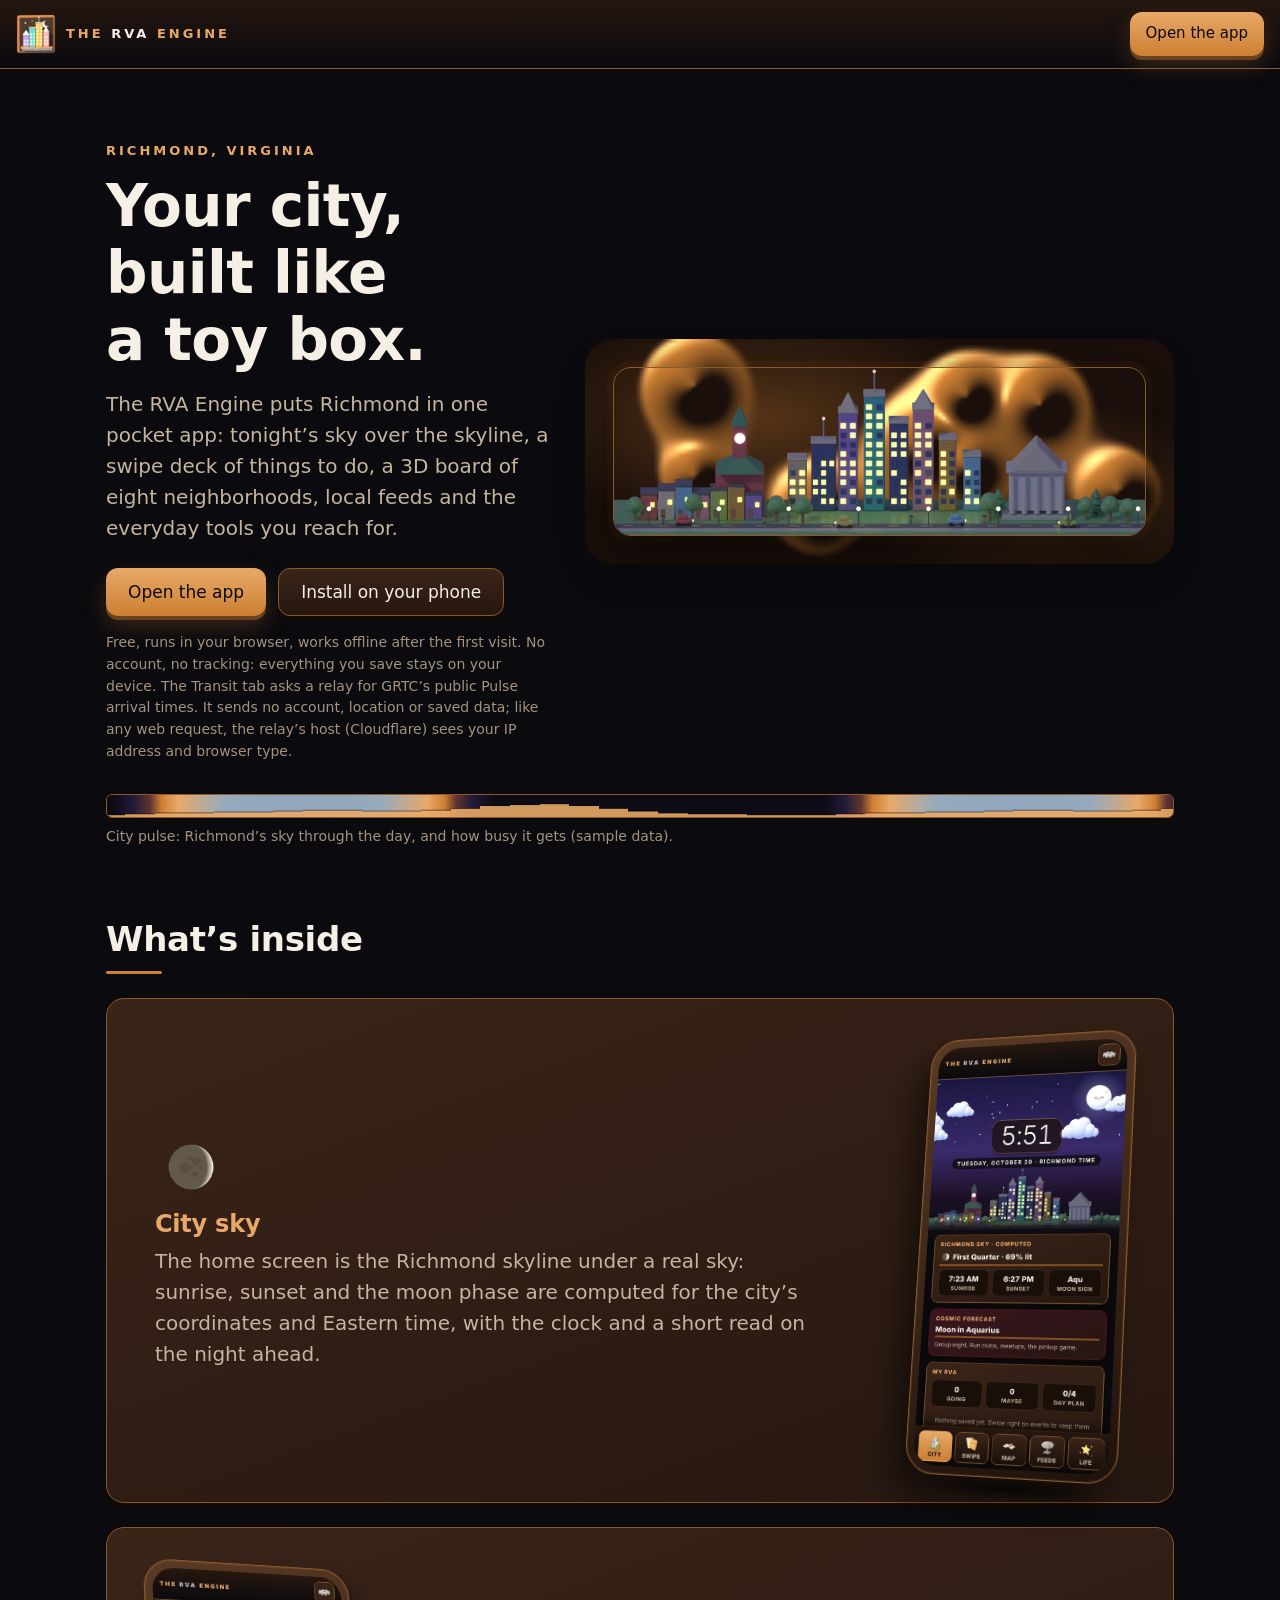
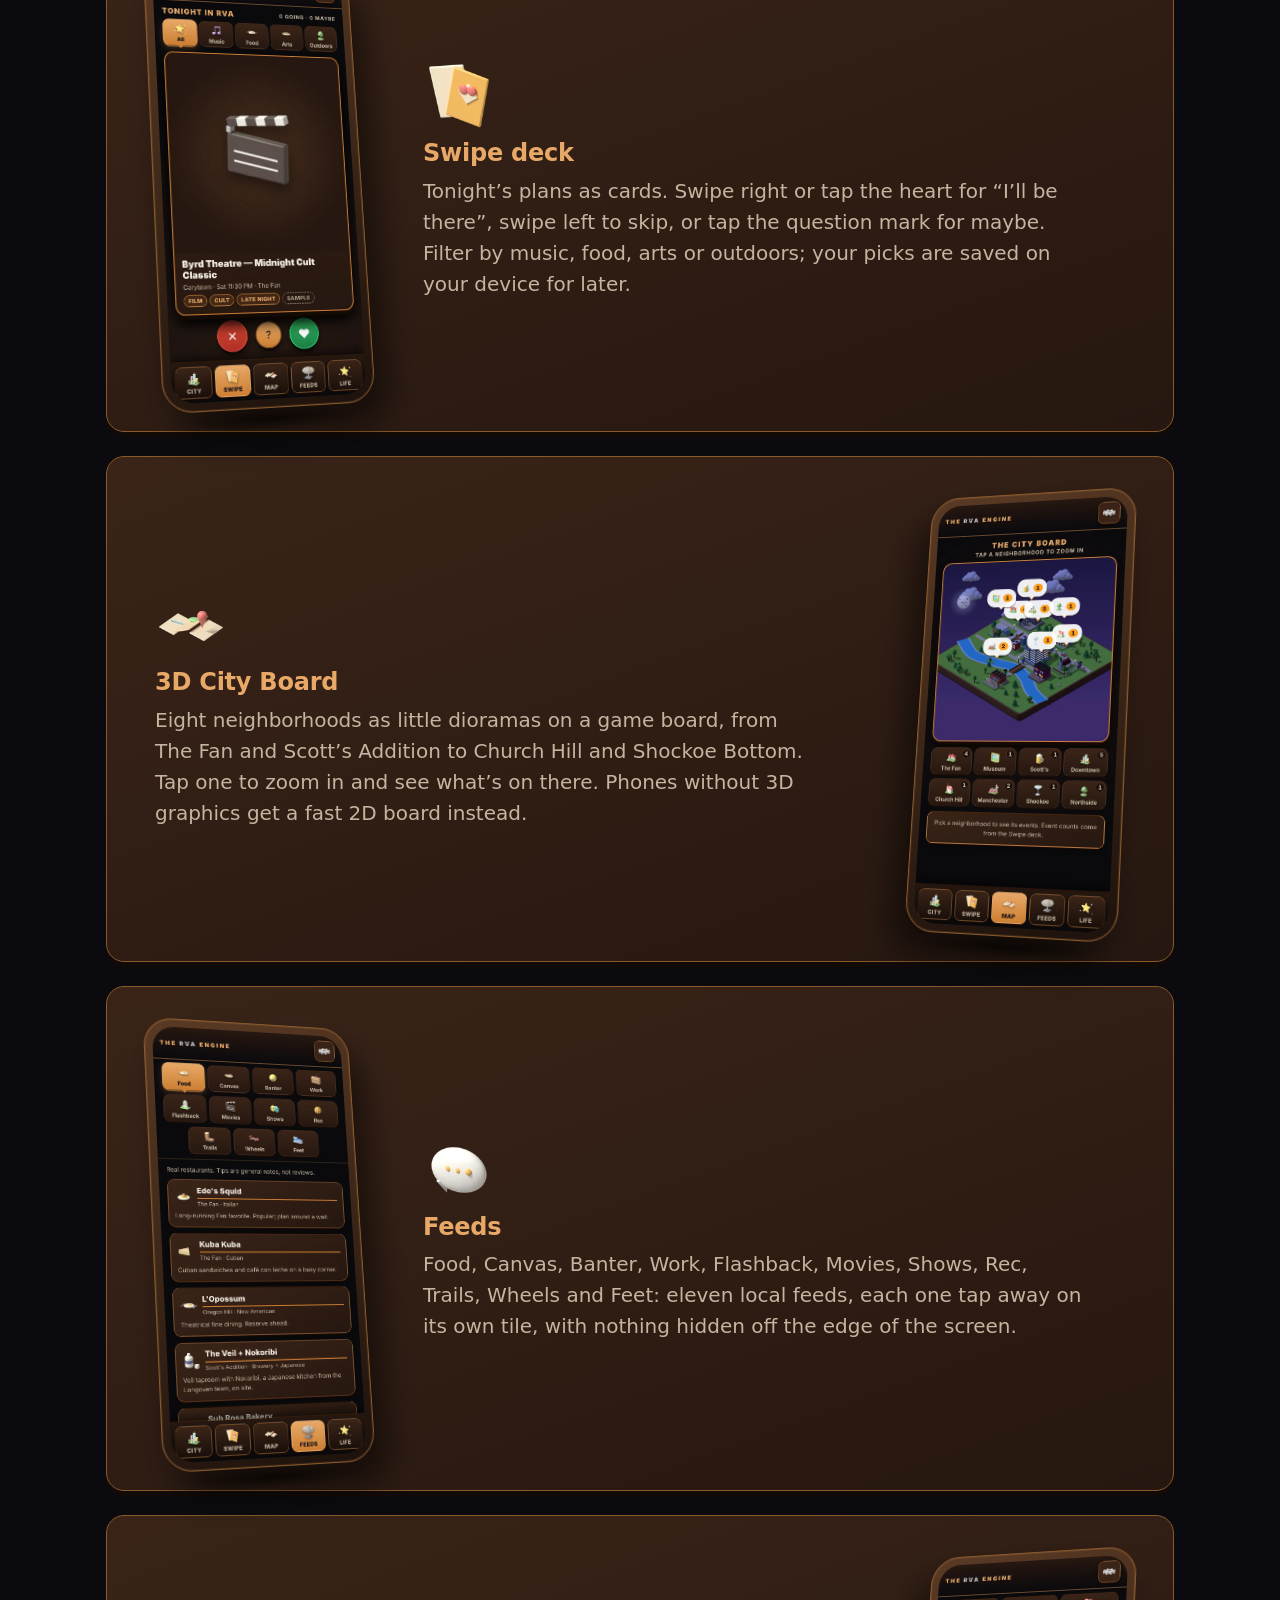
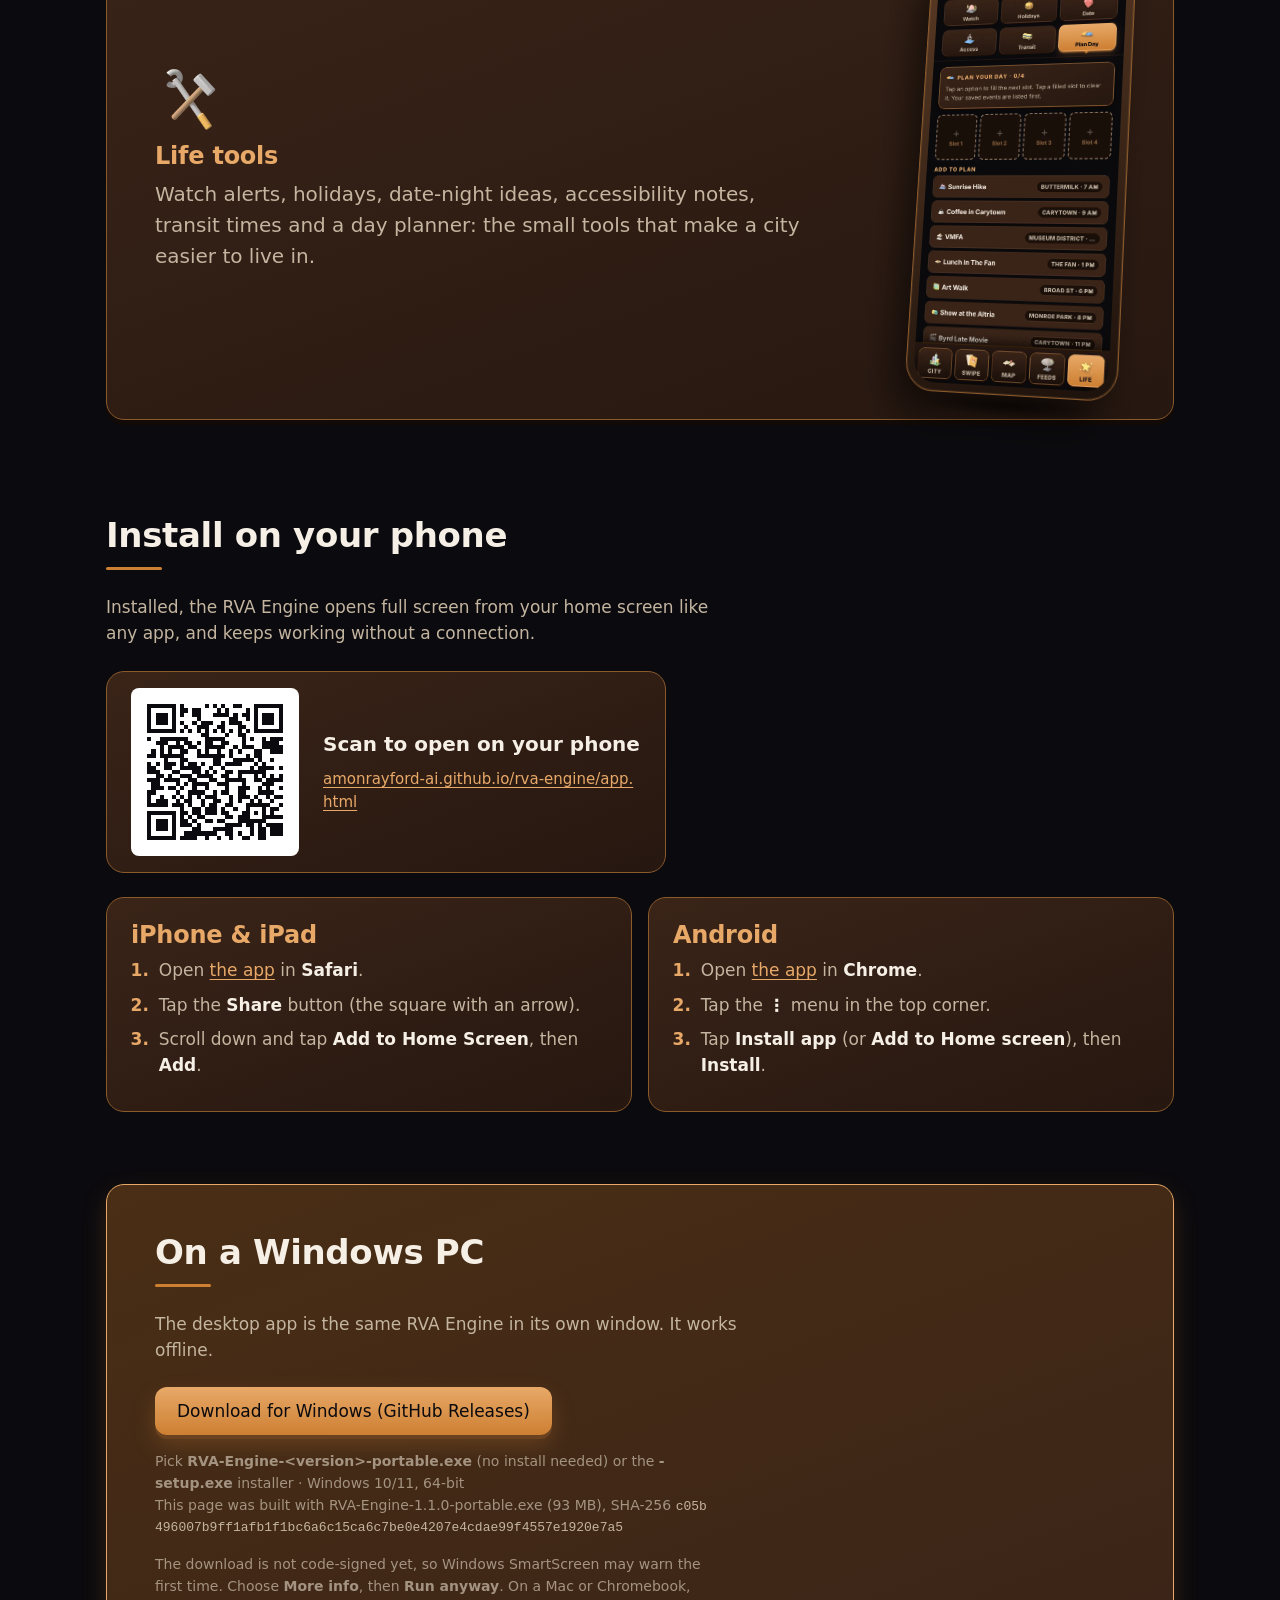
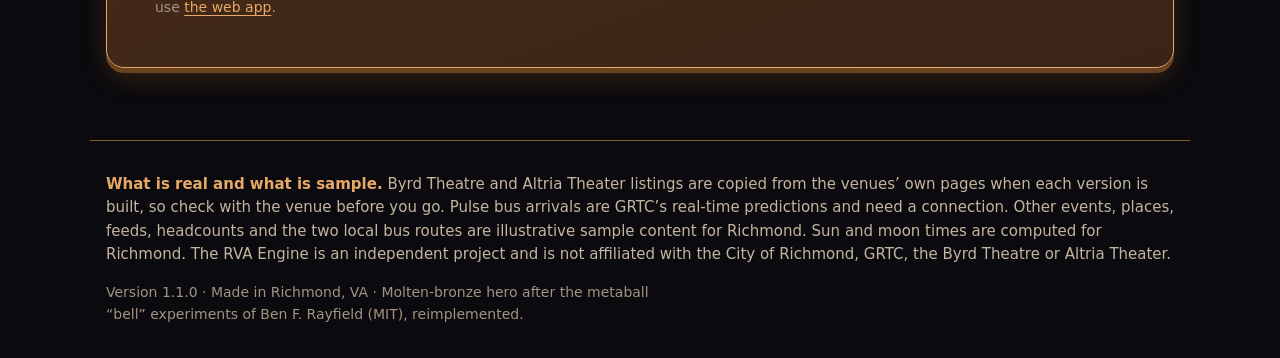
==== commit f400121e: "Site 1.1.0 build 5fb9363586: review fixes (security, accessibility, tests) Previous: 9dba79f (build " ====
--- a/index.html
+++ b/index.html
@@ -45,7 +45,7 @@
         <a class="btn" href="app.html">Open the app</a>
         <a class="btn ghost" href="#install">Install on your phone</a>
       </div>
-      <p class="fine">Free, runs in your browser, works offline after the first visit. No account, no tracking: everything you save stays on your device. The Transit tab asks a relay for GRTC&rsquo;s public Pulse arrival times and sends nothing about you.</p>
+      <p class="fine">Free, runs in your browser, works offline after the first visit. No account, no tracking: everything you save stays on your device. The Transit tab asks a relay for GRTC&rsquo;s public Pulse arrival times. It sends no account, location or saved data; like any web request, the relay&rsquo;s host (Cloudflare) sees your IP address and browser type.</p>
     </div>
     <div class="hero-art">
       <canvas class="molten" width="160" height="90" aria-hidden="true"></canvas>
@@ -119,7 +119,7 @@
     <div>
       <h2 id="win">On a Windows PC</h2>
       <p class="lede sm">The desktop app is the same RVA Engine in its own window. It works offline.</p>
-      <a class="btn" href="https://github.com/amonrayford-ai/rva-engine/releases/latest" rel="noopener">Download for Windows (GitHub Releases)</a><p class="fine">Pick <b>RVA-Engine-&lt;version&gt;-portable.exe</b> (no install needed) or the <b>-setup.exe</b> installer &middot; Windows 10/11, 64-bit<br>This page was built with RVA-Engine-1.1.0-portable.exe (93 MB), SHA-256 <code>be262bbcfd90705e6ba5e8c4bfef480edf3a799cc614f63d7a05262f0c5c55f9</code></p>
+      <a class="btn" href="https://github.com/amonrayford-ai/rva-engine/releases/latest" rel="noopener">Download for Windows (GitHub Releases)</a><p class="fine">Pick <b>RVA-Engine-&lt;version&gt;-portable.exe</b> (no install needed) or the <b>-setup.exe</b> installer &middot; Windows 10/11, 64-bit<br>This page was built with RVA-Engine-1.1.0-portable.exe (93 MB), SHA-256 <code>c05b496007b9ff1afb1f1bc6a6c15ca6c7be0e4207e4cdae99f4557e1920e7a5</code></p>
       <p class="fine">The download is not code-signed yet, so Windows SmartScreen may warn the first time. Choose <b>More info</b>, then <b>Run anyway</b>. On a Mac or Chromebook, use <a href="app.html">the web app</a>.</p>
     </div>
   </section>
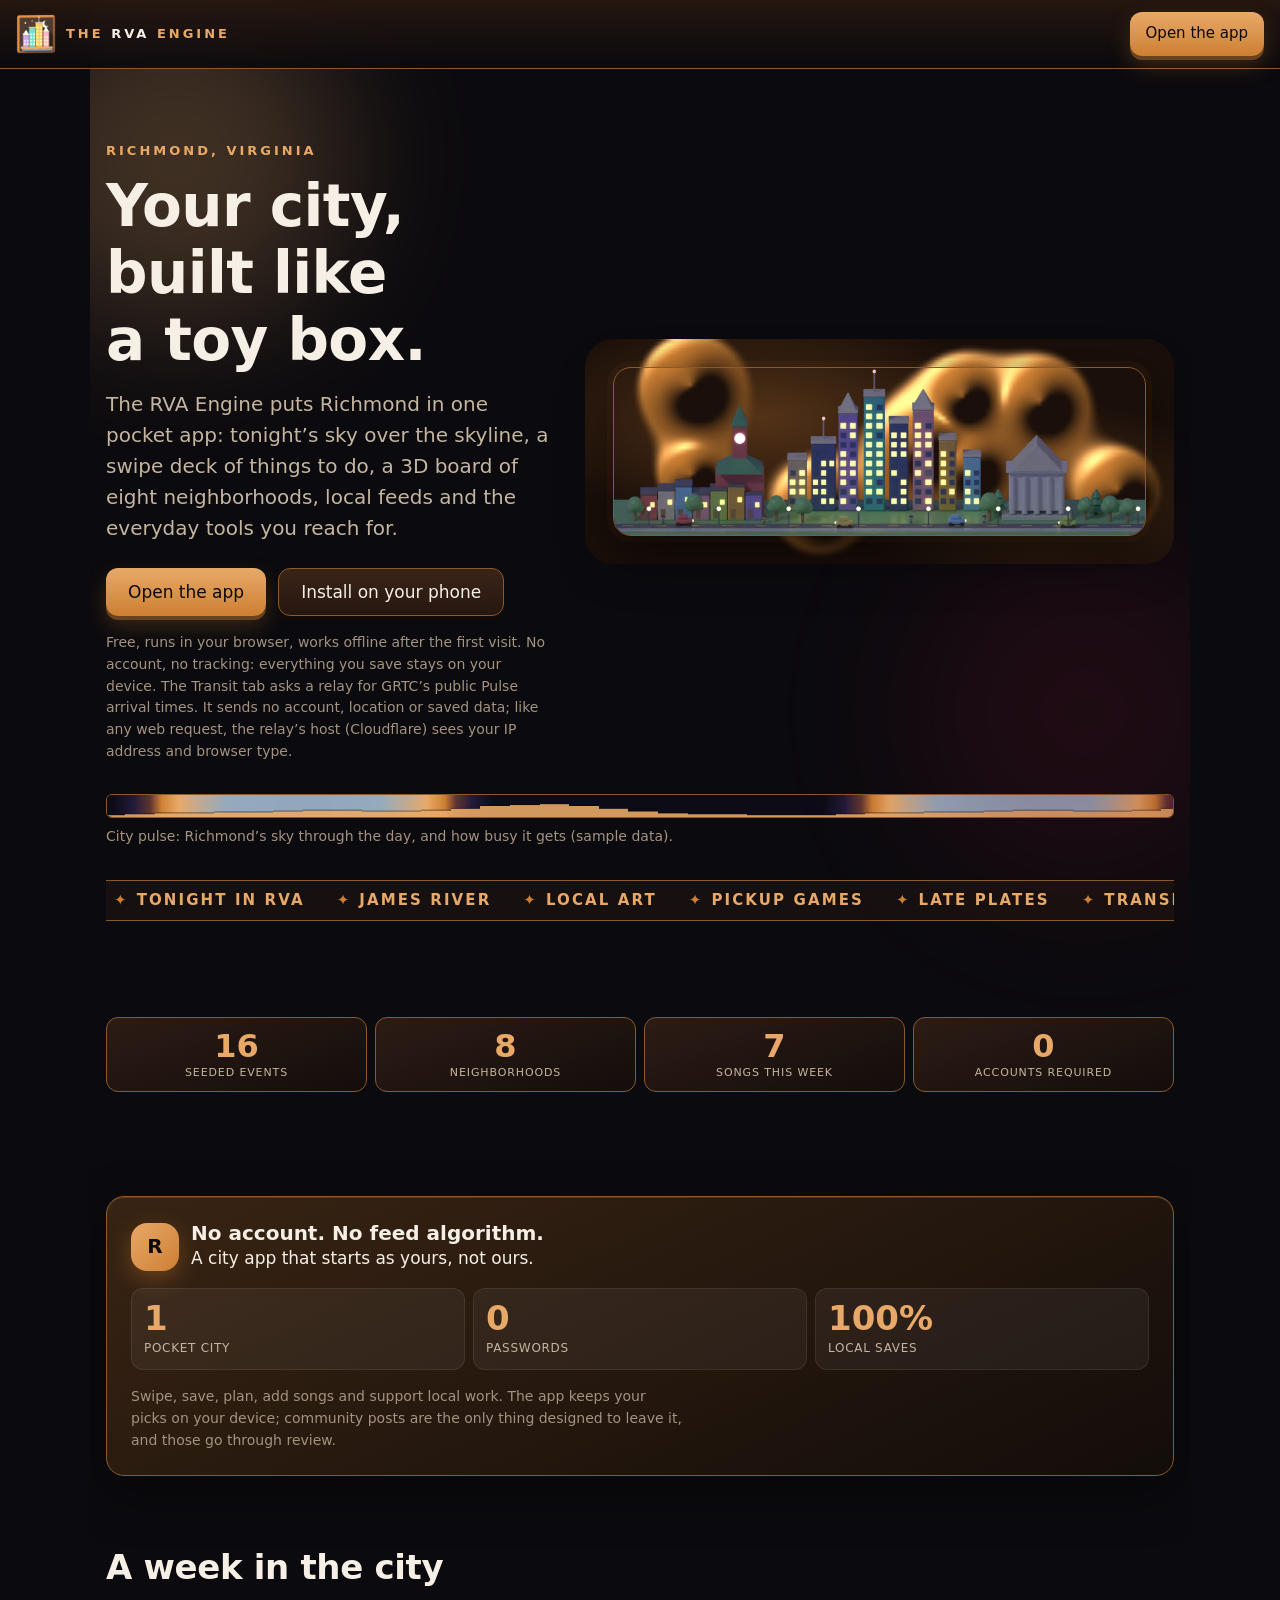
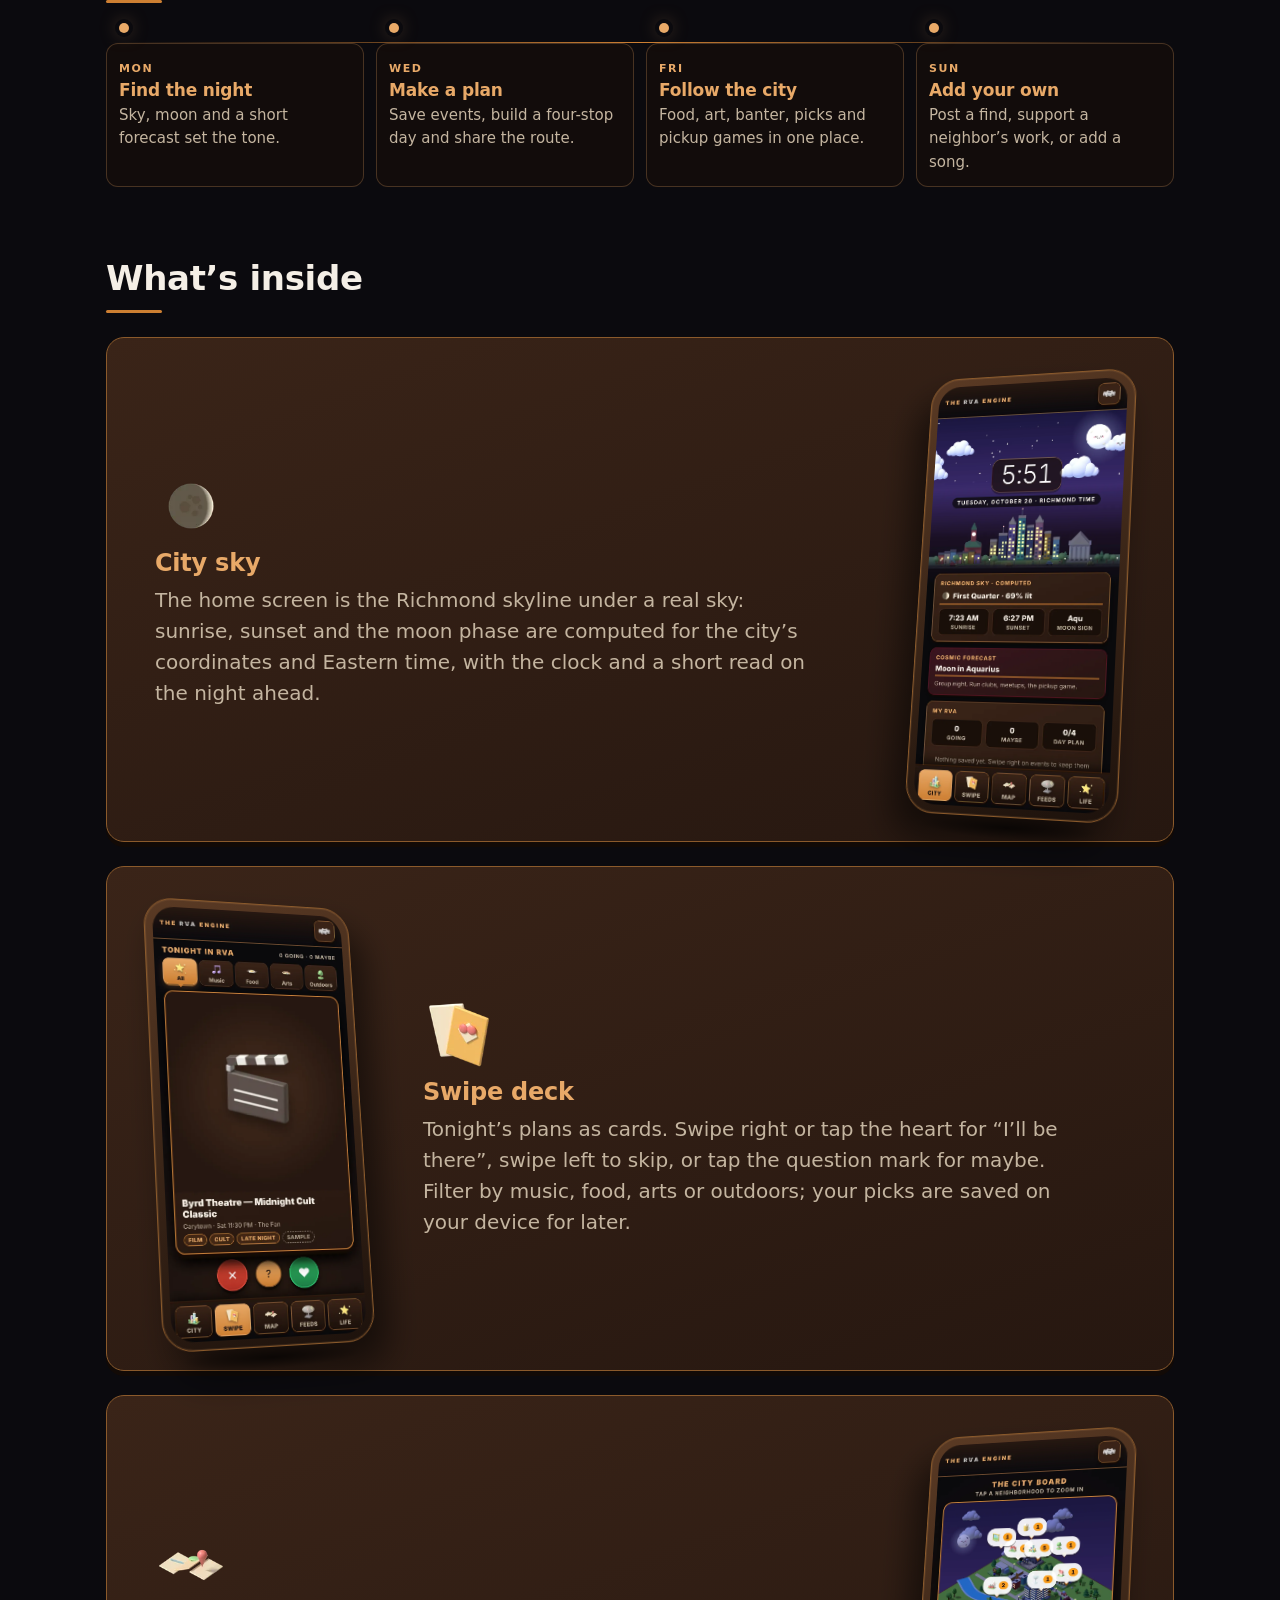
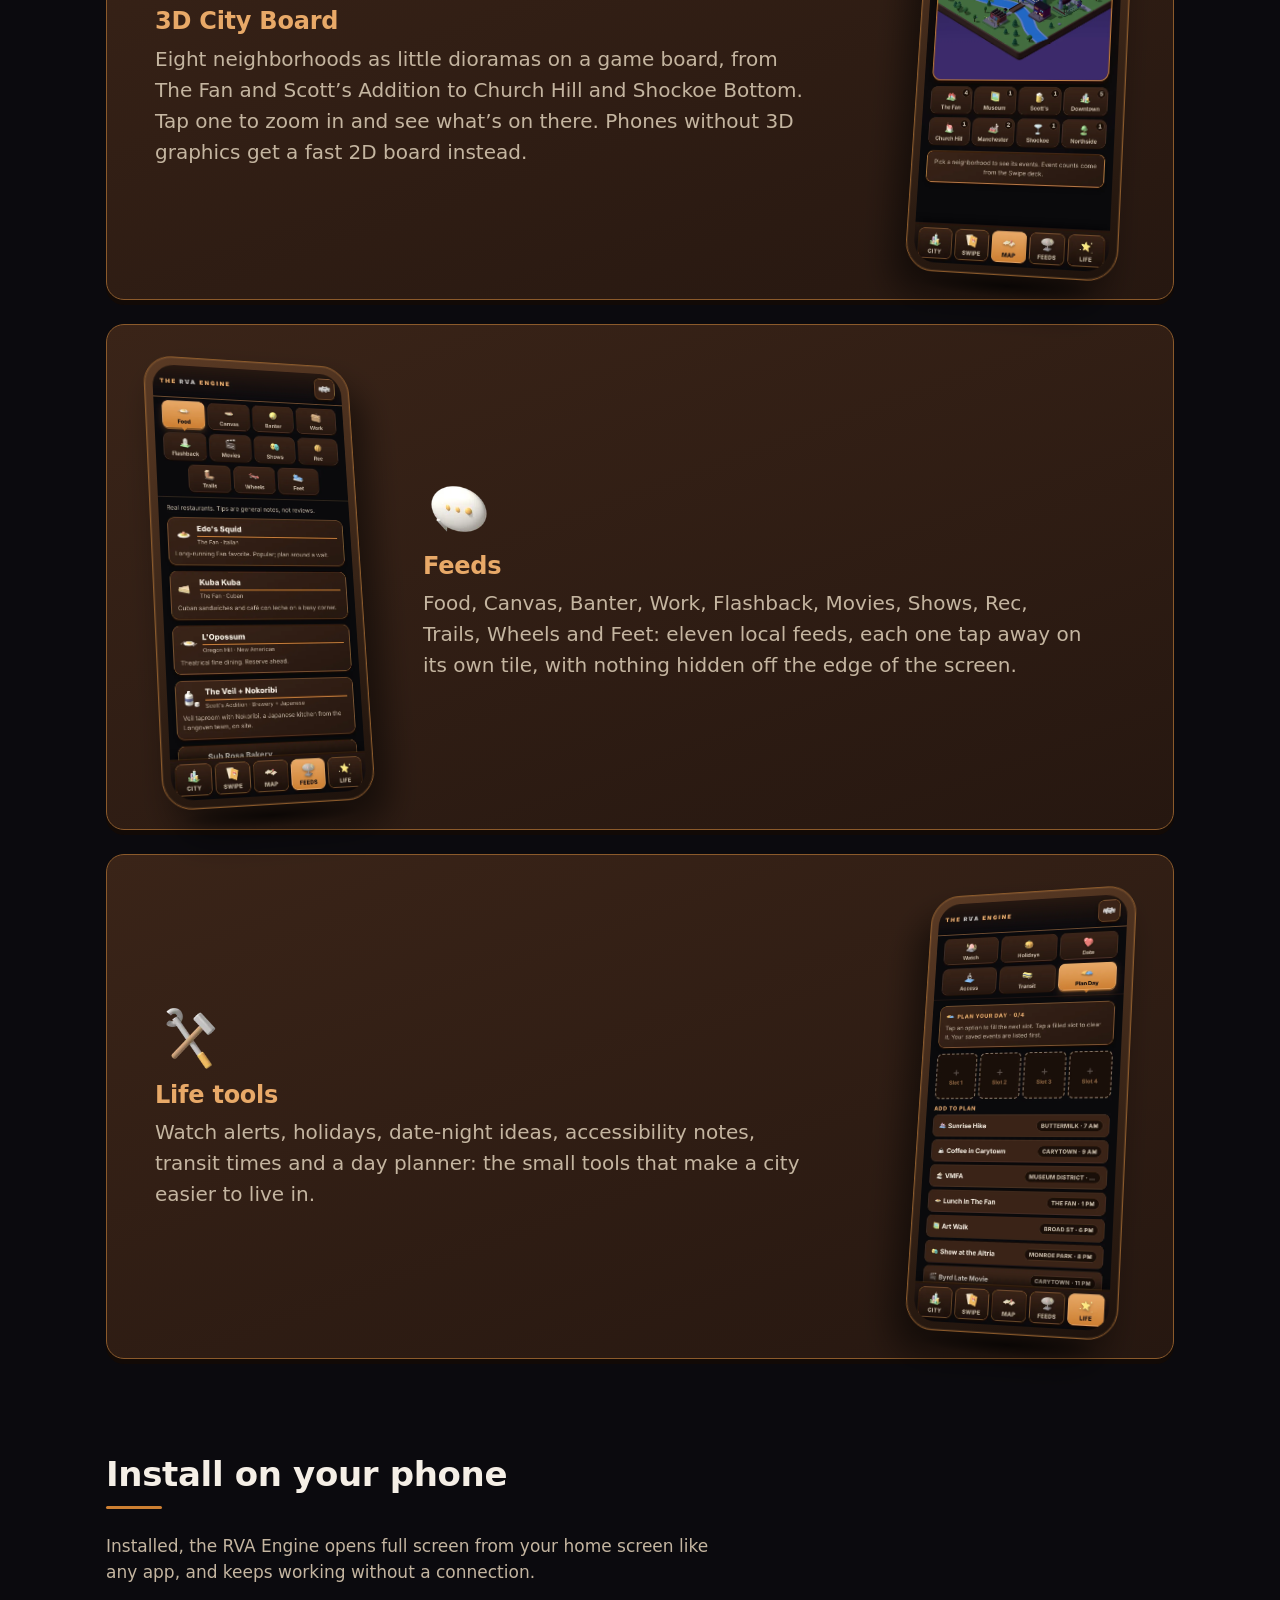
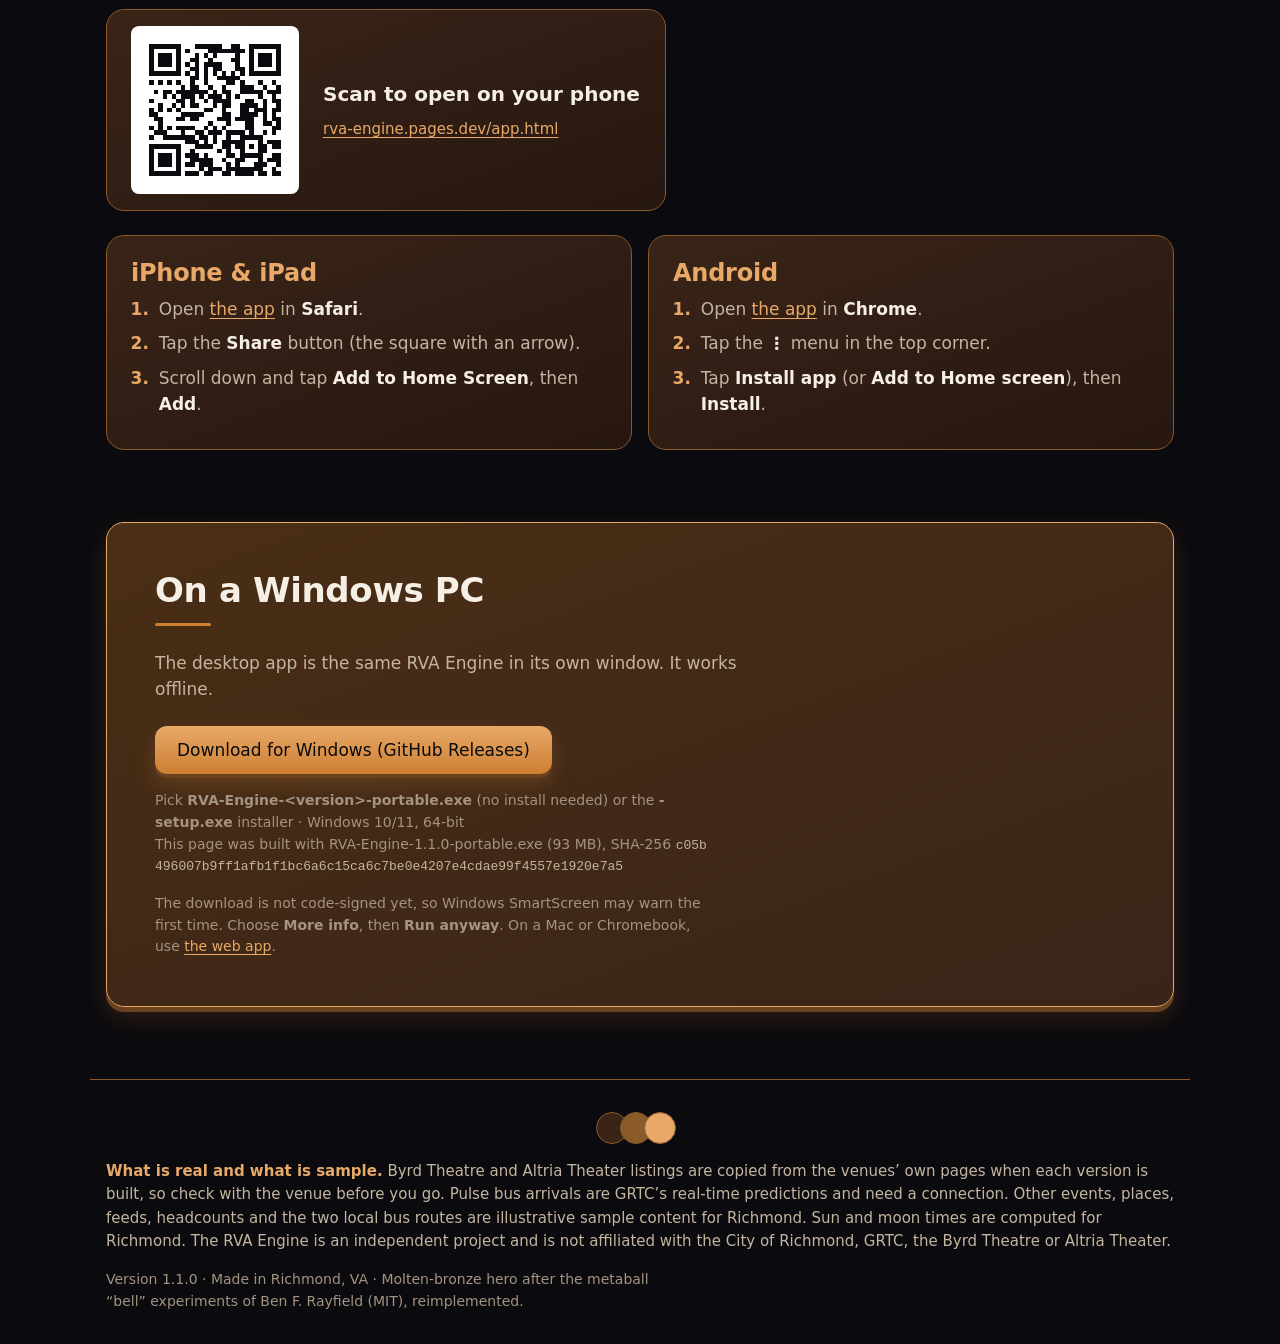
==== commit 3f94e405: "Publish RVA 1.2 build 9b16b5f1a9" ====
--- a/index.html
+++ b/index.html
@@ -20,13 +20,15 @@
 <meta property="og:site_name" content="The RVA Engine">
 <meta property="og:title" content="The RVA Engine">
 <meta property="og:description" content="Richmond, VA in one pocket app: a live sun-and-moon city sky, a swipe deck of things to do tonight, a 3D board of eight neighborhoods, local feeds and everyday life tools.">
-<meta property="og:image" content="img/og-card.png">
+<meta property="og:url" content="https://rva-engine.pages.dev/">
+<link rel="canonical" href="https://rva-engine.pages.dev/">
+<meta property="og:image" content="https://rva-engine.pages.dev/img/og-card.png">
 <meta property="og:image:width" content="1200"><meta property="og:image:height" content="630">
 <meta property="og:image:alt" content="A toy-3D Richmond skyline at night with The RVA Engine badge">
 <meta name="twitter:card" content="summary_large_image">
 <meta name="twitter:title" content="The RVA Engine">
 <meta name="twitter:description" content="Richmond, VA in one pocket app: a live sun-and-moon city sky, a swipe deck of things to do tonight, a 3D board of eight neighborhoods, local feeds and everyday life tools.">
-<meta name="twitter:image" content="img/og-card.png">
+<meta name="twitter:image" content="https://rva-engine.pages.dev/img/og-card.png">
 </head>
 <body>
 <a class="skip" href="#main">Skip to content</a>
@@ -37,6 +39,8 @@
 
 <main id="main">
   <section class="hero">
+    <div class="hero-glow hero-glow-a" aria-hidden="true"></div>
+    <div class="hero-glow hero-glow-b" aria-hidden="true"></div>
     <div class="hero-copy">
       <p class="eyebrow">Richmond, Virginia</p>
       <h1>Your city, built like a toy box.</h1>
@@ -61,6 +65,40 @@
     <figcaption>City pulse: Richmond&rsquo;s sky through the day, and how busy it gets (sample data).</figcaption>
   </figure>
 
+  <div class="marquee" aria-label="What the RVA Engine covers">
+    <div class="marquee-track">
+      <span>TONIGHT IN RVA</span><span>JAMES RIVER</span><span>LOCAL ART</span><span>PICKUP GAMES</span><span>LATE PLATES</span><span>TRANSIT</span><span>RICHMOND HISTORY</span>
+      <span>TONIGHT IN RVA</span><span>JAMES RIVER</span><span>LOCAL ART</span><span>PICKUP GAMES</span><span>LATE PLATES</span><span>TRANSIT</span><span>RICHMOND HISTORY</span>
+    </div>
+  </div>
+
+  <section class="stats" aria-label="RVA Engine at a glance">
+    <div class="stat"><b class="stat-n">16</b><span>seeded events</span></div>
+    <div class="stat"><b class="stat-n">8</b><span>neighborhoods</span></div>
+    <div class="stat"><b class="stat-n">7</b><span>songs this week</span></div>
+    <div class="stat"><b class="stat-n">0</b><span>accounts required</span></div>
+  </section>
+
+  <section class="no-account" aria-labelledby="noacct">
+    <div class="noacct-card">
+      <div class="profile-head"><div class="profile-avatar" aria-hidden="true">R</div><div class="grow"><div class="profile-name">No account. No feed algorithm.</div><div class="den t-2xs">A city app that starts as yours, not ours.</div></div></div>
+      <div class="profile-stats"><div><b>1</b><span>pocket city</span></div><div><b>0</b><span>passwords</span></div><div><b>100%</b><span>local saves</span></div></div>
+      <p class="fine">Swipe, save, plan, add songs and support local work. The app keeps your picks on your device; community posts are the only thing designed to leave it, and those go through review.</p>
+    </div>
+  </section>
+
+  <section class="timeline" aria-labelledby="week">
+    <h2 id="week">A week in the city</h2>
+    <div class="timeline-track">
+      <article class="timeline-item"><span class="tl-dot" aria-hidden="true"></span><p class="tl-day">MON</p><h3>Find the night</h3><p>Sky, moon and a short forecast set the tone.</p></article>
+      <article class="timeline-item"><span class="tl-dot" aria-hidden="true"></span><p class="tl-day">WED</p><h3>Make a plan</h3><p>Save events, build a four-stop day and share the route.</p></article>
+      <article class="timeline-item"><span class="tl-dot" aria-hidden="true"></span><p class="tl-day">FRI</p><h3>Follow the city</h3><p>Food, art, banter, picks and pickup games in one place.</p></article>
+      <article class="timeline-item"><span class="tl-dot" aria-hidden="true"></span><p class="tl-day">SUN</p><h3>Add your own</h3><p>Post a find, support a neighbor’s work, or add a song.</p></article>
+    </div>
+  </section>
+
+
+
   <section class="features" aria-labelledby="what">
     <h2 id="what">What&rsquo;s inside</h2>
     <div class="feature">
@@ -94,7 +132,7 @@
     <h2 id="inst">Install on your phone</h2>
     <p class="lede sm">Installed, the RVA Engine opens full screen from your home screen like any app, and keeps working without a connection.</p>
     <p class="native" hidden><button class="btn" type="button" id="installBtn">Install the app</button></p>
-    <figure class="qr"><svg class="qr-code" viewBox="0 0 41 41" width="168" height="168" role="img" aria-labelledby="qrT" shape-rendering="crispEdges"><title id="qrT">QR code for the app</title><rect width="41" height="41" fill="#fff"/><path fill="#0B0A0E" d="M4 4h7v1h-7zM12 4h1v1h-1zM18 4h1v1h-1zM20 4h1v1h-1zM22 4h1v1h-1zM25 4h2v1h-2zM30 4h7v1h-7zM4 5h1v1h-1zM10 5h1v1h-1zM12 5h2v1h-2zM15 5h2v1h-2zM21 5h1v1h-1zM23 5h1v1h-1zM28 5h1v1h-1zM30 5h1v1h-1zM36 5h1v1h-1zM4 6h1v1h-1zM6 6h3v1h-3zM10 6h1v1h-1zM12 6h1v1h-1zM15 6h2v1h-2zM20 6h4v1h-4zM25 6h1v1h-1zM27 6h2v1h-2zM30 6h1v1h-1zM32 6h3v1h-3zM36 6h1v1h-1zM4 7h1v1h-1zM6 7h3v1h-3zM10 7h1v1h-1zM16 7h1v1h-1zM24 7h2v1h-2zM28 7h1v1h-1zM30 7h1v1h-1zM32 7h3v1h-3zM36 7h1v1h-1zM4 8h1v1h-1zM6 8h3v1h-3zM10 8h1v1h-1zM12 8h1v1h-1zM15 8h1v1h-1zM17 8h3v1h-3zM22 8h1v1h-1zM24 8h3v1h-3zM30 8h1v1h-1zM32 8h3v1h-3zM36 8h1v1h-1zM4 9h1v1h-1zM10 9h1v1h-1zM13 9h1v1h-1zM16 9h3v1h-3zM21 9h2v1h-2zM26 9h2v1h-2zM30 9h1v1h-1zM36 9h1v1h-1zM4 10h7v1h-7zM12 10h1v1h-1zM14 10h1v1h-1zM16 10h1v1h-1zM18 10h1v1h-1zM20 10h1v1h-1zM22 10h1v1h-1zM24 10h1v1h-1zM26 10h1v1h-1zM28 10h1v1h-1zM30 10h7v1h-7zM17 11h2v1h-2zM23 11h1v1h-1zM26 11h2v1h-2zM4 12h1v1h-1zM7 12h7v1h-7zM18 12h5v1h-5zM27 12h1v1h-1zM29 12h1v1h-1zM32 12h1v1h-1zM34 12h3v1h-3zM6 13h3v1h-3zM11 13h1v1h-1zM13 13h2v1h-2zM16 13h1v1h-1zM18 13h2v1h-2zM22 13h2v1h-2zM27 13h1v1h-1zM32 13h4v1h-4zM7 14h1v1h-1zM9 14h4v1h-4zM14 14h2v1h-2zM18 14h5v1h-5zM25 14h1v1h-1zM27 14h3v1h-3zM32 14h5v1h-5zM5 15h1v1h-1zM7 15h1v1h-1zM9 15h1v1h-1zM12 15h2v1h-2zM16 15h1v1h-1zM18 15h1v1h-1zM21 15h1v1h-1zM24 15h1v1h-1zM26 15h1v1h-1zM30 15h2v1h-2zM34 15h3v1h-3zM4 16h2v1h-2zM7 16h6v1h-6zM16 16h7v1h-7zM24 16h1v1h-1zM28 16h1v1h-1zM30 16h2v1h-2zM8 17h1v1h-1zM12 17h2v1h-2zM20 17h2v1h-2zM25 17h5v1h-5zM31 17h1v1h-1zM34 17h1v1h-1zM4 18h1v1h-1zM6 18h1v1h-1zM8 18h3v1h-3zM12 18h1v1h-1zM14 18h2v1h-2zM17 18h1v1h-1zM20 18h2v1h-2zM23 18h4v1h-4zM30 18h1v1h-1zM32 18h1v1h-1zM4 19h2v1h-2zM8 19h2v1h-2zM12 19h5v1h-5zM19 19h1v1h-1zM22 19h1v1h-1zM29 19h1v1h-1zM31 19h4v1h-4zM36 19h1v1h-1zM4 20h3v1h-3zM10 20h2v1h-2zM15 20h2v1h-2zM18 20h1v1h-1zM20 20h1v1h-1zM23 20h2v1h-2zM26 20h7v1h-7zM6 21h2v1h-2zM9 21h1v1h-1zM12 21h3v1h-3zM16 21h4v1h-4zM22 21h2v1h-2zM26 21h1v1h-1zM30 21h1v1h-1zM32 21h1v1h-1zM34 21h1v1h-1zM36 21h1v1h-1zM4 22h3v1h-3zM8 22h4v1h-4zM14 22h2v1h-2zM19 22h2v1h-2zM23 22h5v1h-5zM30 22h2v1h-2zM33 22h4v1h-4zM5 23h2v1h-2zM11 23h1v1h-1zM13 23h1v1h-1zM15 23h4v1h-4zM21 23h3v1h-3zM27 23h1v1h-1zM32 23h3v1h-3zM5 24h3v1h-3zM9 24h2v1h-2zM12 24h1v1h-1zM15 24h1v1h-1zM18 24h1v1h-1zM23 24h1v1h-1zM26 24h3v1h-3zM31 24h1v1h-1zM33 24h1v1h-1zM36 24h1v1h-1zM4 25h2v1h-2zM11 25h1v1h-1zM14 25h4v1h-4zM20 25h1v1h-1zM22 25h2v1h-2zM26 25h2v1h-2zM31 25h4v1h-4zM4 26h1v1h-1zM7 26h1v1h-1zM10 26h1v1h-1zM12 26h1v1h-1zM14 26h1v1h-1zM16 26h1v1h-1zM18 26h3v1h-3zM24 26h1v1h-1zM26 26h3v1h-3zM30 26h1v1h-1zM33 26h1v1h-1zM35 26h2v1h-2zM4 27h1v1h-1zM6 27h3v1h-3zM11 27h1v1h-1zM13 27h2v1h-2zM17 27h1v1h-1zM20 27h2v1h-2zM24 27h1v1h-1zM26 27h1v1h-1zM29 27h1v1h-1zM31 27h1v1h-1zM34 27h1v1h-1zM4 28h5v1h-5zM10 28h3v1h-3zM14 28h1v1h-1zM17 28h1v1h-1zM19 28h2v1h-2zM23 28h2v1h-2zM28 28h6v1h-6zM36 28h1v1h-1zM12 29h1v1h-1zM15 29h2v1h-2zM18 29h3v1h-3zM22 29h1v1h-1zM25 29h1v1h-1zM28 29h1v1h-1zM32 29h1v1h-1zM34 29h2v1h-2zM4 30h7v1h-7zM12 30h2v1h-2zM15 30h2v1h-2zM18 30h3v1h-3zM22 30h2v1h-2zM27 30h2v1h-2zM30 30h1v1h-1zM32 30h1v1h-1zM34 30h1v1h-1zM4 31h1v1h-1zM10 31h1v1h-1zM12 31h1v1h-1zM14 31h1v1h-1zM16 31h2v1h-2zM23 31h2v1h-2zM26 31h3v1h-3zM32 31h5v1h-5zM4 32h1v1h-1zM6 32h3v1h-3zM10 32h1v1h-1zM12 32h2v1h-2zM15 32h1v1h-1zM18 32h2v1h-2zM21 32h2v1h-2zM26 32h7v1h-7zM4 33h1v1h-1zM6 33h3v1h-3zM10 33h1v1h-1zM12 33h3v1h-3zM16 33h1v1h-1zM23 33h4v1h-4zM28 33h2v1h-2zM31 33h1v1h-1zM33 33h4v1h-4zM4 34h1v1h-1zM6 34h3v1h-3zM10 34h1v1h-1zM15 34h2v1h-2zM20 34h5v1h-5zM29 34h1v1h-1zM31 34h2v1h-2zM34 34h3v1h-3zM4 35h1v1h-1zM10 35h1v1h-1zM13 35h8v1h-8zM23 35h2v1h-2zM26 35h1v1h-1zM29 35h1v1h-1zM31 35h2v1h-2zM34 35h3v1h-3zM4 36h7v1h-7zM12 36h4v1h-4zM18 36h1v1h-1zM21 36h1v1h-1zM24 36h1v1h-1zM27 36h2v1h-2zM31 36h2v1h-2z"/></svg><figcaption><b>Scan to open on your phone</b><a href="https://amonrayford-ai.github.io/rva-engine/app.html">amonrayford-ai.github.io/rva-engine/app.html</a></figcaption></figure>
+    <figure class="qr"><svg class="qr-code" viewBox="0 0 37 37" width="168" height="168" role="img" aria-labelledby="qrT" shape-rendering="crispEdges"><title id="qrT">QR code for the app</title><rect width="37" height="37" fill="#fff"/><path fill="#0B0A0E" d="M4 4h7v1h-7zM14 4h6v1h-6zM22 4h2v1h-2zM26 4h7v1h-7zM4 5h1v1h-1zM10 5h1v1h-1zM12 5h1v1h-1zM17 5h8v1h-8zM26 5h1v1h-1zM32 5h1v1h-1zM4 6h1v1h-1zM6 6h3v1h-3zM10 6h1v1h-1zM14 6h1v1h-1zM16 6h1v1h-1zM18 6h1v1h-1zM23 6h1v1h-1zM26 6h1v1h-1zM28 6h3v1h-3zM32 6h1v1h-1zM4 7h1v1h-1zM6 7h3v1h-3zM10 7h1v1h-1zM13 7h2v1h-2zM17 7h1v1h-1zM22 7h2v1h-2zM26 7h1v1h-1zM28 7h3v1h-3zM32 7h1v1h-1zM4 8h1v1h-1zM6 8h3v1h-3zM10 8h1v1h-1zM12 8h1v1h-1zM14 8h1v1h-1zM16 8h4v1h-4zM23 8h1v1h-1zM26 8h1v1h-1zM28 8h3v1h-3zM32 8h1v1h-1zM4 9h1v1h-1zM10 9h1v1h-1zM13 9h2v1h-2zM16 9h1v1h-1zM18 9h2v1h-2zM23 9h2v1h-2zM26 9h1v1h-1zM32 9h1v1h-1zM4 10h7v1h-7zM12 10h1v1h-1zM14 10h1v1h-1zM16 10h1v1h-1zM18 10h1v1h-1zM20 10h1v1h-1zM22 10h1v1h-1zM24 10h1v1h-1zM26 10h7v1h-7zM13 11h2v1h-2zM16 11h1v1h-1zM19 11h5v1h-5zM4 12h1v1h-1zM6 12h1v1h-1zM8 12h1v1h-1zM10 12h1v1h-1zM13 12h1v1h-1zM16 12h1v1h-1zM21 12h2v1h-2zM24 12h1v1h-1zM28 12h1v1h-1zM31 12h1v1h-1zM11 13h1v1h-1zM13 13h2v1h-2zM17 13h1v1h-1zM20 13h1v1h-1zM24 13h3v1h-3zM29 13h1v1h-1zM32 13h1v1h-1zM5 14h1v1h-1zM7 14h2v1h-2zM10 14h7v1h-7zM18 14h1v1h-1zM20 14h2v1h-2zM24 14h5v1h-5zM30 14h3v1h-3zM7 15h1v1h-1zM9 15h1v1h-1zM11 15h3v1h-3zM15 15h1v1h-1zM17 15h3v1h-3zM21 15h1v1h-1zM23 15h1v1h-1zM28 15h1v1h-1zM31 15h1v1h-1zM4 16h1v1h-1zM10 16h2v1h-2zM13 16h1v1h-1zM16 16h1v1h-1zM18 16h4v1h-4zM25 16h2v1h-2zM29 16h1v1h-1zM31 16h2v1h-2zM6 17h1v1h-1zM9 17h1v1h-1zM11 17h1v1h-1zM13 17h2v1h-2zM18 17h1v1h-1zM20 17h2v1h-2zM24 17h4v1h-4zM29 17h1v1h-1zM32 17h1v1h-1zM4 18h1v1h-1zM6 18h1v1h-1zM8 18h1v1h-1zM10 18h1v1h-1zM16 18h2v1h-2zM20 18h1v1h-1zM24 18h2v1h-2zM27 18h3v1h-3zM31 18h2v1h-2zM4 19h2v1h-2zM11 19h5v1h-5zM20 19h2v1h-2zM24 19h4v1h-4zM29 19h1v1h-1zM31 19h1v1h-1zM5 20h2v1h-2zM10 20h2v1h-2zM13 20h2v1h-2zM19 20h3v1h-3zM23 20h4v1h-4zM29 20h1v1h-1zM31 20h2v1h-2zM6 21h1v1h-1zM17 21h1v1h-1zM21 21h1v1h-1zM25 21h2v1h-2zM29 21h2v1h-2zM32 21h1v1h-1zM4 22h1v1h-1zM6 22h1v1h-1zM8 22h1v1h-1zM10 22h4v1h-4zM16 22h1v1h-1zM18 22h1v1h-1zM20 22h1v1h-1zM25 22h2v1h-2zM31 22h2v1h-2zM5 23h3v1h-3zM11 23h1v1h-1zM14 23h2v1h-2zM17 23h3v1h-3zM21 23h4v1h-4zM26 23h1v1h-1zM29 23h1v1h-1zM31 23h1v1h-1zM4 24h1v1h-1zM7 24h7v1h-7zM15 24h2v1h-2zM18 24h1v1h-1zM21 24h1v1h-1zM24 24h5v1h-5zM12 25h3v1h-3zM16 25h1v1h-1zM18 25h1v1h-1zM20 25h5v1h-5zM28 25h1v1h-1zM30 25h3v1h-3zM4 26h7v1h-7zM14 26h4v1h-4zM20 26h2v1h-2zM23 26h2v1h-2zM26 26h1v1h-1zM28 26h2v1h-2zM31 26h2v1h-2zM4 27h1v1h-1zM10 27h1v1h-1zM13 27h1v1h-1zM19 27h1v1h-1zM21 27h1v1h-1zM24 27h1v1h-1zM28 27h2v1h-2zM4 28h1v1h-1zM6 28h3v1h-3zM10 28h1v1h-1zM12 28h3v1h-3zM16 28h1v1h-1zM21 28h2v1h-2zM24 28h5v1h-5zM31 28h2v1h-2zM4 29h1v1h-1zM6 29h3v1h-3zM10 29h1v1h-1zM13 29h5v1h-5zM20 29h1v1h-1zM23 29h2v1h-2zM28 29h1v1h-1zM30 29h3v1h-3zM4 30h1v1h-1zM6 30h3v1h-3zM10 30h1v1h-1zM12 30h2v1h-2zM15 30h3v1h-3zM21 30h1v1h-1zM23 30h1v1h-1zM27 30h3v1h-3zM32 30h1v1h-1zM4 31h1v1h-1zM10 31h1v1h-1zM15 31h1v1h-1zM17 31h3v1h-3zM21 31h8v1h-8zM31 31h1v1h-1zM4 32h7v1h-7zM12 32h3v1h-3zM16 32h2v1h-2zM20 32h2v1h-2zM23 32h4v1h-4zM28 32h2v1h-2zM31 32h2v1h-2z"/></svg><figcaption><b>Scan to open on your phone</b><a href="https://rva-engine.pages.dev/app.html">rva-engine.pages.dev/app.html</a></figcaption></figure>
     <div class="cards">
       <article class="card" data-os="ios">
         <h3>iPhone &amp; iPad</h3>
@@ -126,6 +164,7 @@
 </main>
 
 <footer class="foot">
+  <div class="footer-mark" aria-hidden="true"><span></span><span></span><span></span></div>
   <p><b>What is real and what is sample.</b> Byrd Theatre and Altria Theater listings are copied from the venues&rsquo; own pages when each version is built, so check with the venue before you go. Pulse bus arrivals are GRTC&rsquo;s real-time predictions and need a connection. Other events, places, feeds, headcounts and the two local bus routes are illustrative sample content for Richmond. Sun and moon times are computed for Richmond. The RVA Engine is an independent project and is not affiliated with the City of Richmond, GRTC, the Byrd Theatre or Altria Theater.</p>
   <p class="fine">Version 1.1.0 &middot; Made in Richmond, VA &middot; Molten-bronze hero after the metaball &ldquo;bell&rdquo; experiments of Ben F. Rayfield (MIT), reimplemented.</p>
 </footer>
--- a/site.css
+++ b/site.css
@@ -10,7 +10,7 @@
   --wrap:1100px;--gutter:max(16px,env(safe-area-inset-left,0px));
 }
 *{box-sizing:border-box;margin:0;padding:0}
-html{background:var(--black);-webkit-text-size-adjust:100%;text-size-adjust:100%;scroll-behavior:smooth}
+html{overflow-x:clip;background:var(--black);-webkit-text-size-adjust:100%;text-size-adjust:100%;scroll-behavior:smooth}
 @media (prefers-reduced-motion:reduce){html{scroll-behavior:auto}*{transition:none!important;animation:none!important}}
 body{background:radial-gradient(1200px 600px at 70% -10%,rgba(205,127,50,.16),transparent 60%),var(--black);color:var(--text);
   font:400 var(--fs-m)/1.55 -apple-system,BlinkMacSystemFont,"Segoe UI",system-ui,sans-serif;-webkit-font-smoothing:antialiased;min-height:100vh;overflow-x:hidden}
@@ -39,7 +39,7 @@
 .btn.ghost:hover{color:var(--text);border-color:var(--bronze)}
 .btn.sm{min-height:44px;padding:0 16px;font-size:var(--fs-s)}
 
-main{max-width:var(--wrap);margin:0 auto;padding:0 var(--gutter)}
+main{max-width:var(--wrap);margin:0 auto;padding:0 var(--gutter);overflow-x:clip}
 section{padding:var(--sp-8) 0 0}
 h1,h2,h3{line-height:1.15;letter-spacing:-.01em;text-wrap:balance}
 h1{font-size:var(--fs-hero);font-weight:900}
@@ -133,3 +133,40 @@
     box-shadow:14px 24px 38px rgba(0,0,0,.55),inset 0 0 0 1px rgba(232,169,104,.12)}
   .feature .phone:hover{transform:perspective(1100px) rotateY(0) rotateX(2deg)}
 }
+/* 21st.dev-inspired landing layer: glow, marquee, stats, timeline, footer mark. */
+.hero{position:relative;isolation:isolate}
+.hero-glow{position:absolute;width:340px;height:340px;border-radius:50%;filter:blur(70px);opacity:.24;pointer-events:none;z-index:-1}
+.hero-glow-a{background:#e8a968;top:-80px;left:-100px}
+.hero-glow-b{background:#5e1224;right:-80px;bottom:-120px}
+.marquee{max-width:100%;overflow:hidden;contain:paint;border-block:1px solid var(--bronze-dk);margin:var(--sp-6) 0 var(--sp-5);padding:var(--sp-2) 0;background:rgba(58,36,24,.24)}
+.marquee-track{display:flex;contain:layout paint;gap:var(--sp-4);width:max-content;animation:marquee 26s linear infinite;font-size:var(--fs-s);font-weight:900;letter-spacing:.14em;color:var(--bronze-lt);white-space:nowrap}
+.marquee-track span{padding-inline:var(--sp-2)}
+.marquee-track span::before{content:'✦';color:var(--bronze);margin-right:var(--sp-2)}
+@keyframes marquee{to{transform:translateX(-50%)}}
+.stats{display:grid;grid-template-columns:repeat(4,1fr);gap:var(--sp-2);margin:0 0 var(--sp-6)}
+.stat{display:flex;flex-direction:column;align-items:center;justify-content:center;gap:var(--sp-1);padding:var(--sp-3) var(--sp-2);border:1px solid var(--bronze-dk);border-radius:var(--r-m);background:linear-gradient(160deg,rgba(58,36,24,.7),rgba(26,15,10,.6));text-align:center}
+.stat-n{font-size:clamp(20px,4vw,32px);line-height:1;color:var(--bronze-lt)}
+.stat span{font-size:11px;text-transform:uppercase;letter-spacing:.08em;color:var(--dim);line-height:1.2}
+.timeline-track{display:grid;grid-template-columns:repeat(4,1fr);gap:var(--sp-3);position:relative;padding-top:var(--sp-4)}
+.timeline-track::before{content:'';position:absolute;left:0;right:0;top:calc(var(--sp-4) - 1px);height:1px;background:linear-gradient(90deg,transparent,var(--bronze),transparent)}
+.timeline-item{position:relative;padding:var(--sp-4) var(--sp-3) var(--sp-3);border:1px solid rgba(232,169,104,.25);border-radius:var(--r-m);background:rgba(26,15,10,.55)}
+.tl-dot{position:absolute;top:calc(var(--sp-4) * -1 - 5px);left:var(--sp-3);width:10px;height:10px;border-radius:50%;background:var(--bronze-lt);box-shadow:0 0 0 4px var(--black),0 0 18px rgba(232,169,104,.6)}
+.tl-day{font-size:11px;letter-spacing:.14em;color:var(--bronze-lt);font-weight:900}
+.timeline-item h3{font-size:var(--fs-m);margin:var(--sp-1) 0}
+.timeline-item p:last-child{font-size:var(--fs-s);color:var(--dim)}
+.footer-mark{display:flex;justify-content:center;margin:0 0 var(--sp-4)}
+.footer-mark span{width:32px;height:32px;border-radius:50%;border:1px solid var(--bronze-dk);background:var(--choc-3);margin-left:-8px}
+.footer-mark span:nth-child(2){background:var(--bronze-dk)}
+.footer-mark span:nth-child(3){background:var(--bronze-lt)}
+@media(max-width:720px){.stats{grid-template-columns:repeat(2,1fr)}.timeline-track{grid-template-columns:1fr 1fr}.timeline-track::before{display:none}.tl-dot{position:static;display:inline-block;margin-bottom:var(--sp-1)}}
+@media(prefers-reduced-motion:reduce){.marquee-track{animation:none}.hero-glow{opacity:.12}}
+
+.no-account{margin:var(--sp-6) 0 0}
+.noacct-card{padding:var(--sp-5);border-radius:var(--r);border:1px solid var(--bronze-dk);background:linear-gradient(155deg,rgba(74,46,21,.72),rgba(20,13,9,.88));box-shadow:0 18px 50px rgba(0,0,0,.4),inset 0 1px 0 rgba(255,255,255,.12)}
+.profile-head{display:flex;align-items:center;gap:var(--sp-3)}
+.profile-avatar{width:48px;height:48px;border-radius:16px;display:flex;align-items:center;justify-content:center;font-weight:900;font-size:20px;color:#0B0A0E;background:linear-gradient(135deg,#E8A968,#CD7F32);box-shadow:0 8px 22px rgba(205,127,50,.35);flex:0 0 auto}
+.profile-name{font-weight:900;font-size:var(--fs-l);line-height:1.2}
+.profile-stats{display:grid;grid-template-columns:repeat(3,1fr);gap:var(--sp-2);margin-top:var(--sp-4)}
+.profile-stats div{display:flex;flex-direction:column;padding:var(--sp-3);border-radius:12px;background:rgba(255,255,255,.05);border:1px solid rgba(255,255,255,.08)}
+.profile-stats b{font-size:var(--fs-xl);line-height:1;color:var(--bronze-lt)}
+.profile-stats span{font-size:12px;color:var(--dim);text-transform:uppercase;letter-spacing:.06em;margin-top:4px}
